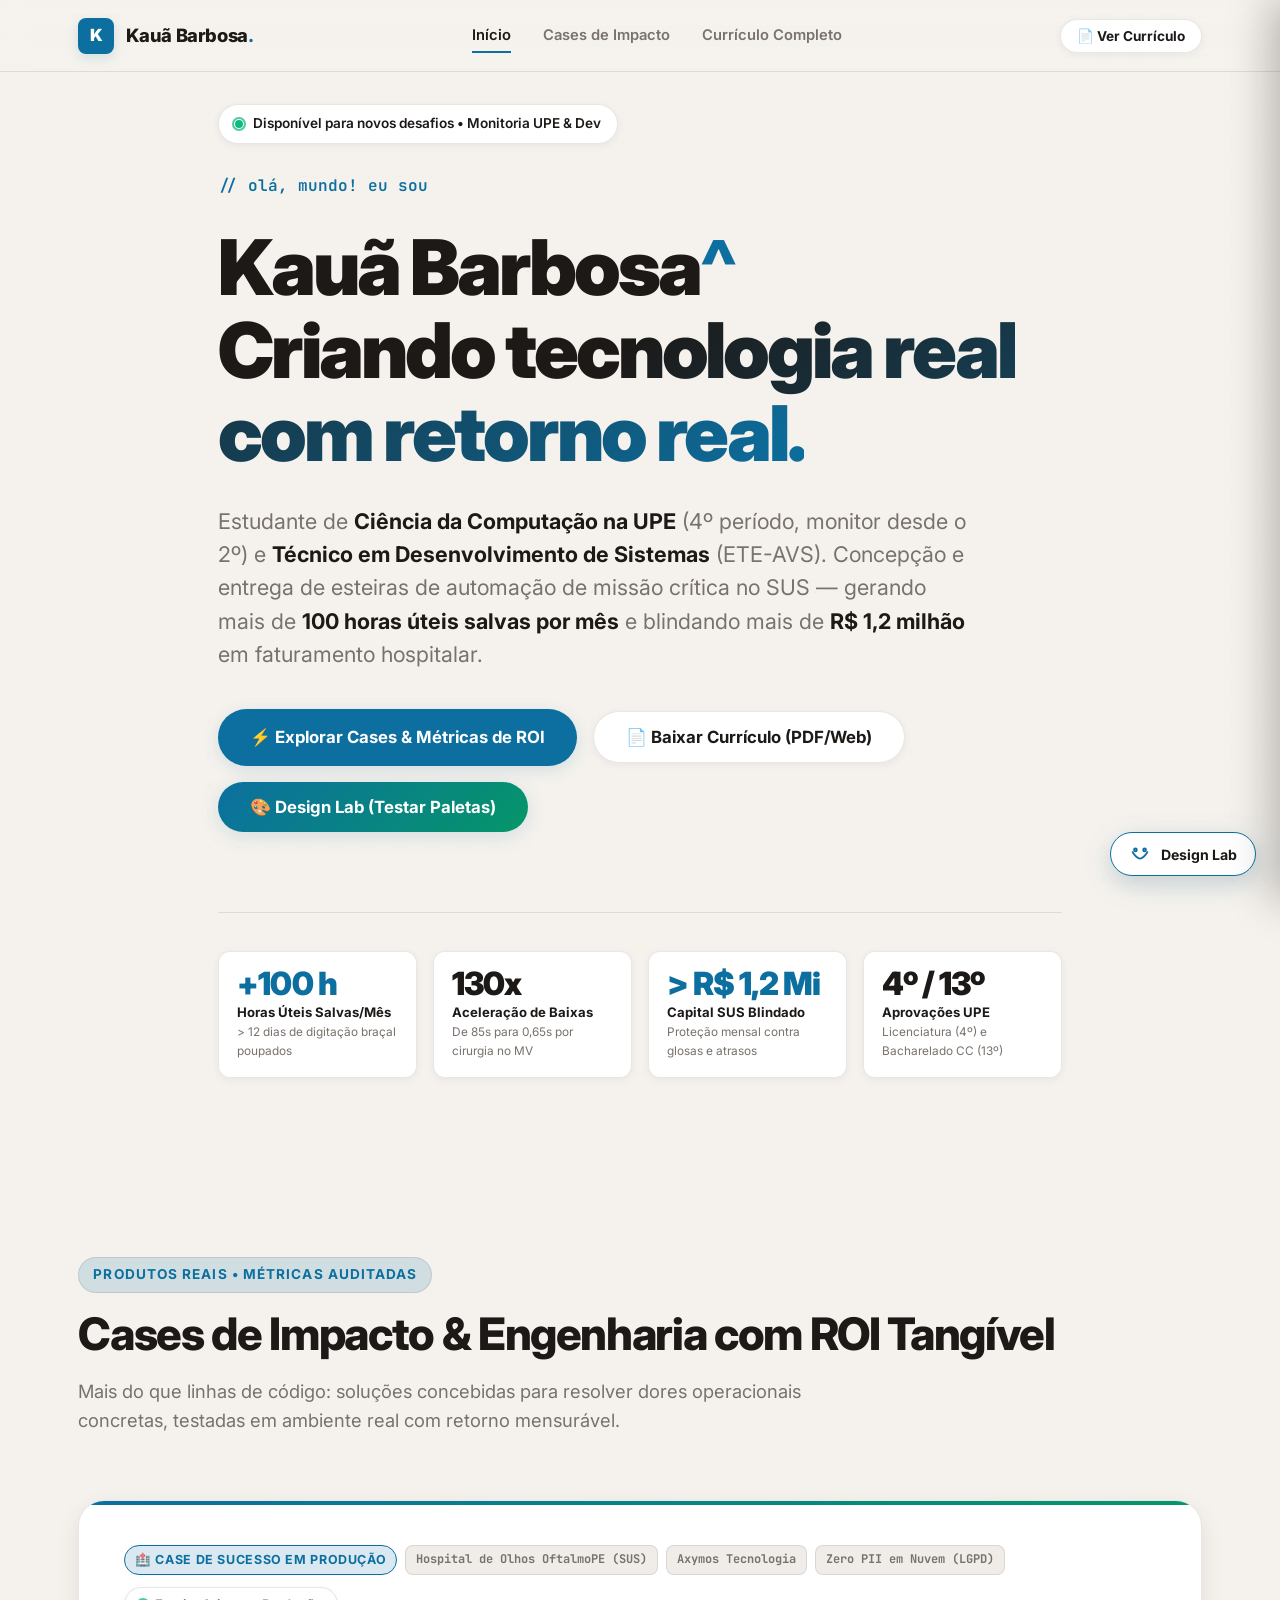
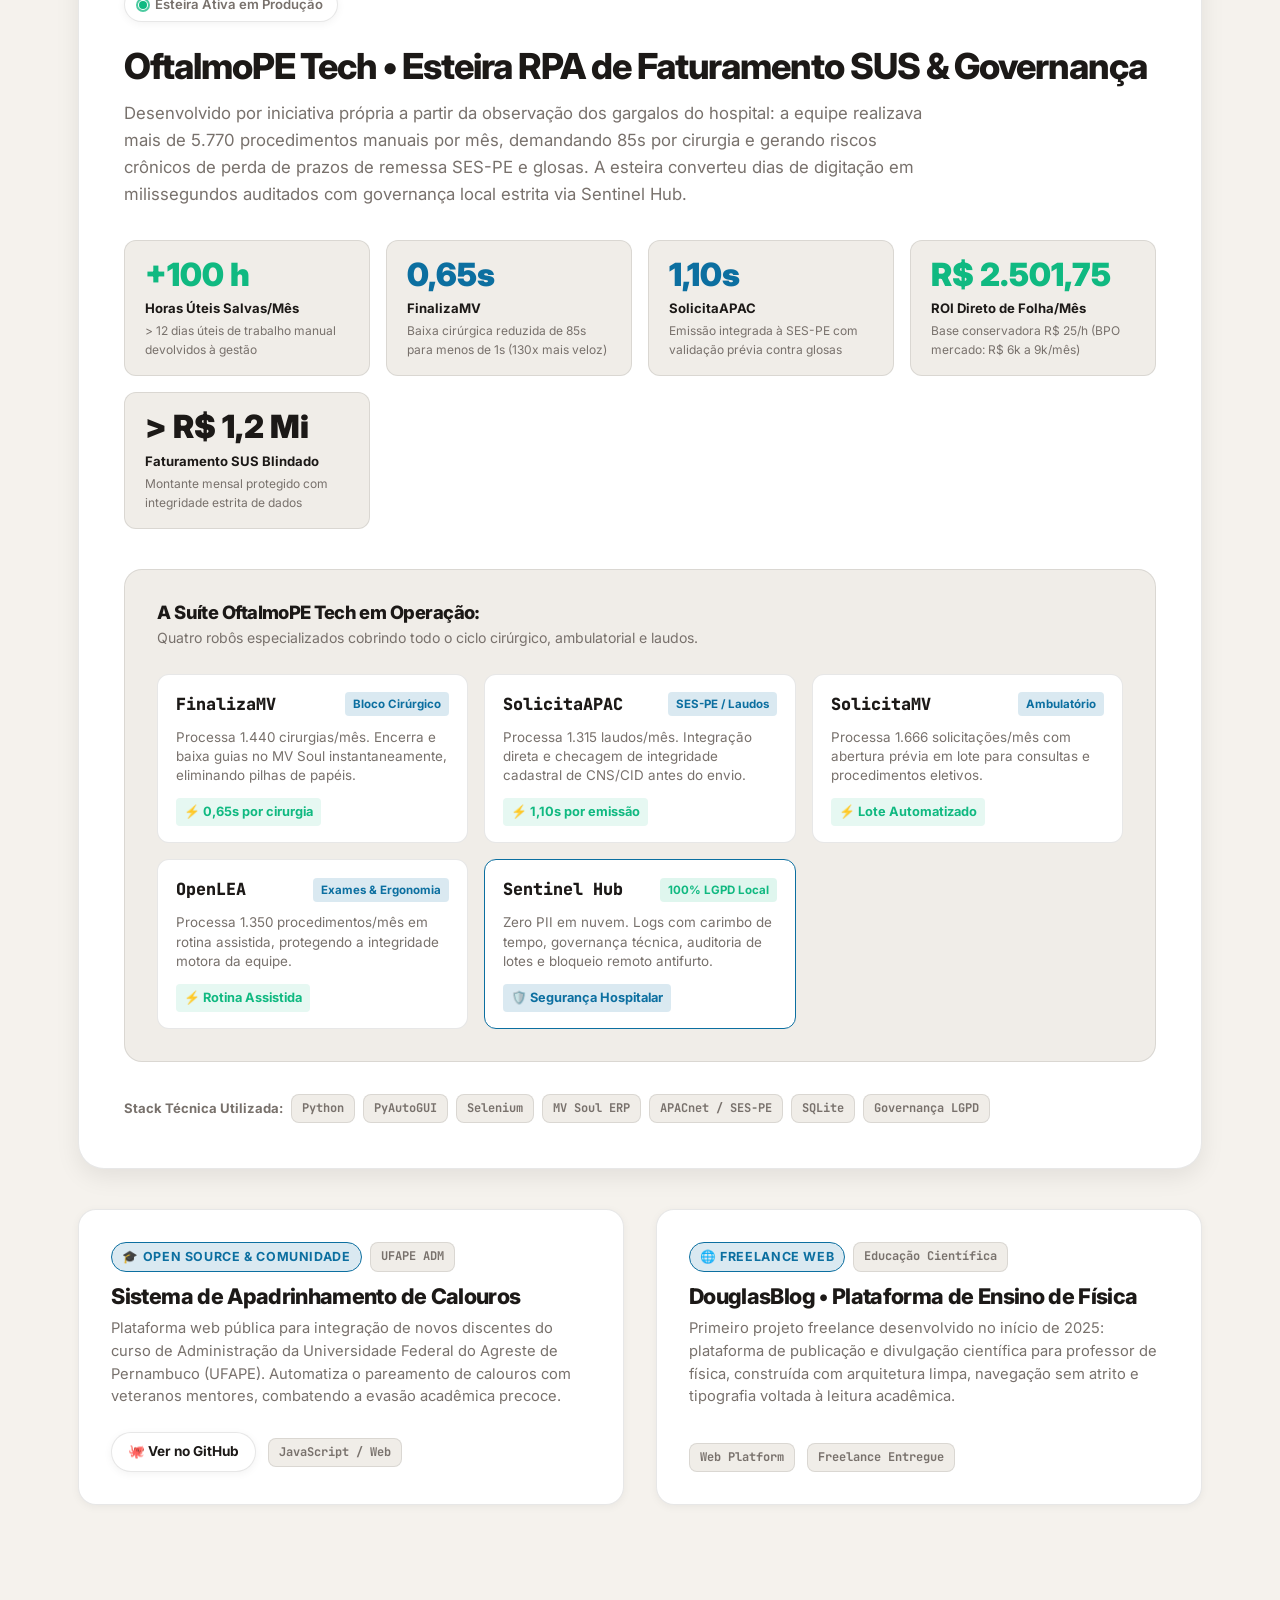
==== index.html @ 26851884 "feat: entrega inicial Milestone 1 - Hero, Cases de Sucesso (OftalmoPE Tech & UFAPE), Design Lab inte" ====
<!DOCTYPE html>
<html lang="pt-BR" data-theme="light" data-palette="editorial">
<head>
  <meta charset="UTF-8">
  <meta name="viewport" content="width=device-width, initial-scale=1.0">
  <title>Kauã Barbosa • Engenheiro de Software & Automação Hospitalar</title>
  <meta name="description" content="Portfólio & Currículo de Kauã Vinicius dos Santos Barbosa: Bacharelado em Ciência da Computação (UPE), criador da esteira OftalmoPE Tech e desenvolvedor de software de alto impacto.">
  
  <!-- Fontes do Google -->
  <link rel="preconnect" href="https://fonts.googleapis.com">
  <link rel="preconnect" href="https://fonts.gstatic.com" crossorigin>
  <link href="https://fonts.googleapis.com/css2?family=Inter:wght@300;400;500;600;700;800;900&family=JetBrains+Mono:wght@400;600;700&display=swap" rel="stylesheet">
  
  <!-- Arquitetura Modular de Estilos CSS -->
  <link rel="stylesheet" href="css/variables.css">
  <link rel="stylesheet" href="css/base.css">
  <link rel="stylesheet" href="css/components.css">
  <link rel="stylesheet" href="css/lab-theme-panel.css">
  <link rel="stylesheet" href="css/sections/hero.css">
  <link rel="stylesheet" href="css/sections/cases.css">
</head>
<body>

  <!-- NAVBAR SUPERIOR FLUTUANTE -->
  <header class="site-header">
    <div class="container nav-wrapper">
      <a href="#" class="nav-brand" id="cheshireEasterEgg" title="Alter ego Cheshire: clique para uma surpresa">
        <div class="brand-symbol">K</div>
        <span>Kauã Barbosa<span style="color: var(--accent-color);">.</span></span>
      </a>

      <nav class="nav-links" id="navLinks">
        <a href="#hero" class="nav-link active">Início</a>
        <a href="#cases" class="nav-link">Cases de Impacto</a>
        <a href="/cv.html" class="nav-link" target="_blank">Currículo Completo</a>
      </nav>

      <div class="nav-actions">
        <button class="btn btn-secondary btn-sm" data-action="open-resume">
          📄 Ver Currículo
        </button>
        <button class="mobile-nav-toggle" id="mobileNavToggle" aria-label="Abrir Menu">
          <span></span>
          <span></span>
          <span></span>
        </button>
      </div>
    </div>
  </header>

  <main>

    <!-- ====================================================================
         SEÇÃO 1: HERO SECTION
         Apresentação, alter ego Cheshire, formação, monitoria e Big Numbers
         ==================================================================== -->
    <section class="hero-section" id="hero">
      <div class="container hero-content">
        
        <div class="hero-meta-badge">
          <span class="status-dot"></span>
          <span>Disponível para novos desafios • Monitoria UPE & Dev</span>
        </div>

        <div class="hero-greeting">
          <span>// olá, mundo! eu sou</span>
        </div>

        <h1 class="hero-title">
          Kauã Barbosa<span class="cheshire-accent" title="O alter ego perspicaz do Cheshire Cat">^</span>
          <br>
          <span class="highlight-gradient">Criando tecnologia real com retorno real.</span>
        </h1>

        <p class="hero-subtitle">
          Estudante de <strong>Ciência da Computação na UPE</strong> (4º período, monitor desde o 2º) e <strong>Técnico em Desenvolvimento de Sistemas</strong> (ETE-AVS). Concepção e entrega de esteiras de automação de missão crítica no SUS — gerando mais de <strong>100 horas úteis salvas por mês</strong> e blindando mais de <strong>R$ 1,2 milhão</strong> em faturamento hospitalar.
        </p>

        <div class="hero-cta-group">
          <a href="#cases" class="btn btn-primary btn-lg">
            ⚡ Explorar Cases & Métricas de ROI
          </a>
          <button class="btn btn-secondary btn-lg" data-action="open-resume">
            📄 Baixar Currículo (PDF/Web)
          </button>
          <button class="btn btn-cheshire btn-lg" id="labTriggerHero">
            🎨 Design Lab (Testar Paletas)
          </button>
        </div>

        <!-- Big Numbers Grid do Hero -->
        <div class="hero-stats-grid">
          <div class="hero-stat-card">
            <div class="stat-value accent">+100 h</div>
            <div class="stat-label">Horas Úteis Salvas/Mês</div>
            <div class="stat-subtext">> 12 dias de digitação braçal poupados</div>
          </div>

          <div class="hero-stat-card">
            <div class="stat-value">130x</div>
            <div class="stat-label">Aceleração de Baixas</div>
            <div class="stat-subtext">De 85s para 0,65s por cirurgia no MV</div>
          </div>

          <div class="hero-stat-card">
            <div class="stat-value accent">> R$ 1,2 Mi</div>
            <div class="stat-label">Capital SUS Blindado</div>
            <div class="stat-subtext">Proteção mensal contra glosas e atrasos</div>
          </div>

          <div class="hero-stat-card">
            <div class="stat-value">4º / 13º</div>
            <div class="stat-label">Aprovações UPE</div>
            <div class="stat-subtext">Licenciatura (4º) e Bacharelado CC (13º)</div>
          </div>
        </div>

      </div>
    </section>

    <!-- ====================================================================
         SEÇÃO 2: CASES DE IMPACTO REAL
         OftalmoPE Tech (Robôs, Métricas, ROI) & Apadrinhamento UFAPE & DouglasBlog
         ==================================================================== -->
    <section class="section-spacing cases-section" id="cases">
      <div class="container">
        
        <header class="section-header">
          <div class="section-tag">Produtos Reais • Métricas Auditadas</div>
          <h2 class="section-title">Cases de Impacto & Engenharia com ROI Tangível</h2>
          <p class="section-desc">
            Mais do que linhas de código: soluções concebidas para resolver dores operacionais concretas, testadas em ambiente real com retorno mensurável.
          </p>
        </header>

        <!-- CASE PRINCIPAL: OFTALMOPE TECH & AXYMOS -->
        <article class="case-featured-card">
          
          <div class="case-top-meta">
            <div class="case-badge-group">
              <span class="case-badge-highlight">🏥 Case de Sucesso em Produção</span>
              <span class="tag-pill">Hospital de Olhos OftalmoPE (SUS)</span>
              <span class="tag-pill">Axymos Tecnologia</span>
              <span class="tag-pill">Zero PII em Nuvem (LGPD)</span>
            </div>
            <span class="status-pill"><span class="status-dot"></span> Esteira Ativa em Produção</span>
          </div>

          <h3 class="case-title">OftalmoPE Tech • Esteira RPA de Faturamento SUS & Governança</h3>
          
          <p class="case-summary">
            Desenvolvido por iniciativa própria a partir da observação dos gargalos do hospital: a equipe realizava mais de 5.770 procedimentos manuais por mês, demandando 85s por cirurgia e gerando riscos crônicos de perda de prazos de remessa SES-PE e glosas. A esteira converteu dias de digitação em milissegundos auditados com governança local estrita via Sentinel Hub.
          </p>

          <!-- Grid de Métricas de ROI Auditadas -->
          <div class="case-roi-grid">
            <div class="case-roi-box">
              <div class="roi-num gain">+100 h</div>
              <div class="roi-lbl">Horas Úteis Salvas/Mês</div>
              <div class="roi-sub">> 12 dias úteis de trabalho manual devolvidos à gestão</div>
            </div>

            <div class="case-roi-box">
              <div class="roi-num accent">0,65s</div>
              <div class="roi-lbl">FinalizaMV</div>
              <div class="roi-sub">Baixa cirúrgica reduzida de 85s para menos de 1s (130x mais veloz)</div>
            </div>

            <div class="case-roi-box">
              <div class="roi-num accent">1,10s</div>
              <div class="roi-lbl">SolicitaAPAC</div>
              <div class="roi-sub">Emissão integrada à SES-PE com validação prévia contra glosas</div>
            </div>

            <div class="case-roi-box">
              <div class="roi-num gain">R$ 2.501,75</div>
              <div class="roi-lbl">ROI Direto de Folha/Mês</div>
              <div class="roi-sub">Base conservadora R$ 25/h (BPO mercado: R$ 6k a 9k/mês)</div>
            </div>

            <div class="case-roi-box">
              <div class="roi-num">> R$ 1,2 Mi</div>
              <div class="roi-lbl">Faturamento SUS Blindado</div>
              <div class="roi-sub">Montante mensal protegido com integridade estrita de dados</div>
            </div>
          </div>

          <!-- A Suíte de 4 Robôs + Sentinel Hub -->
          <div class="robots-showcase">
            <div class="robots-header">
              <h4>A Suíte OftalmoPE Tech em Operação:</h4>
              <p style="font-size: 0.88rem; color: var(--text-muted);">Quatro robôs especializados cobrindo todo o ciclo cirúrgico, ambulatorial e laudos.</p>
            </div>

            <div class="robots-grid">
              <div class="robot-card">
                <div>
                  <div class="robot-card-top">
                    <span class="robot-name">FinalizaMV</span>
                    <span class="robot-badge">Bloco Cirúrgico</span>
                  </div>
                  <p class="robot-desc">Processa 1.440 cirurgias/mês. Encerra e baixa guias no MV Soul instantaneamente, eliminando pilhas de papéis.</p>
                </div>
                <div class="robot-speed">⚡ 0,65s por cirurgia</div>
              </div>

              <div class="robot-card">
                <div>
                  <div class="robot-card-top">
                    <span class="robot-name">SolicitaAPAC</span>
                    <span class="robot-badge">SES-PE / Laudos</span>
                  </div>
                  <p class="robot-desc">Processa 1.315 laudos/mês. Integração direta e checagem de integridade cadastral de CNS/CID antes do envio.</p>
                </div>
                <div class="robot-speed">⚡ 1,10s por emissão</div>
              </div>

              <div class="robot-card">
                <div>
                  <div class="robot-card-top">
                    <span class="robot-name">SolicitaMV</span>
                    <span class="robot-badge">Ambulatório</span>
                  </div>
                  <p class="robot-desc">Processa 1.666 solicitações/mês com abertura prévia em lote para consultas e procedimentos eletivos.</p>
                </div>
                <div class="robot-speed">⚡ Lote Automatizado</div>
              </div>

              <div class="robot-card">
                <div>
                  <div class="robot-card-top">
                    <span class="robot-name">OpenLEA</span>
                    <span class="robot-badge">Exames & Ergonomia</span>
                  </div>
                  <p class="robot-desc">Processa 1.350 procedimentos/mês em rotina assistida, protegendo a integridade motora da equipe.</p>
                </div>
                <div class="robot-speed">⚡ Rotina Assistida</div>
              </div>

              <div class="robot-card" style="border-color: var(--accent-color);">
                <div>
                  <div class="robot-card-top">
                    <span class="robot-name">Sentinel Hub</span>
                    <span class="robot-badge" style="background: #10b98122; color: #10b981;">100% LGPD Local</span>
                  </div>
                  <p class="robot-desc">Zero PII em nuvem. Logs com carimbo de tempo, governança técnica, auditoria de lotes e bloqueio remoto antifurto.</p>
                </div>
                <div class="robot-speed" style="color: var(--accent-color); background: var(--accent-glow);">🛡️ Segurança Hospitalar</div>
              </div>
            </div>
          </div>

          <div style="display: flex; flex-wrap: wrap; gap: 8px; align-items: center;">
            <span style="font-size: 0.82rem; font-weight: 700; color: var(--text-muted);">Stack Técnica Utilizada:</span>
            <span class="tag-pill">Python</span>
            <span class="tag-pill">PyAutoGUI</span>
            <span class="tag-pill">Selenium</span>
            <span class="tag-pill">MV Soul ERP</span>
            <span class="tag-pill">APACnet / SES-PE</span>
            <span class="tag-pill">SQLite</span>
            <span class="tag-pill">Governança LGPD</span>
          </div>

        </article>

        <!-- GRID DOS OUTROS CASES: UFAPE APADRINHAMENTO & DOUGLASBLOG -->
        <div class="secondary-cases-grid">
          
          <!-- Case UFAPE -->
          <article class="case-secondary-card">
            <div>
              <div class="case-badge-group" style="margin-bottom: 12px;">
                <span class="case-badge-highlight">🎓 Open Source & Comunidade</span>
                <span class="tag-pill">UFAPE ADM</span>
              </div>
              <h3 style="font-size: 1.35rem; font-weight: 800; margin-bottom: 8px;">Sistema de Apadrinhamento de Calouros</h3>
              <p style="font-size: 0.92rem; color: var(--text-muted); line-height: 1.55;">
                Plataforma web pública para integração de novos discentes do curso de Administração da Universidade Federal do Agreste de Pernambuco (UFAPE). Automatiza o pareamento de calouros com veteranos mentores, combatendo a evasão acadêmica precoce.
              </p>
            </div>
            
            <div class="case-links-group">
              <a href="https://github.com/KauaVDSB/sistema-apadrinhamento-ufape-adm" target="_blank" rel="noopener noreferrer" class="btn btn-secondary btn-sm">
                🐙 Ver no GitHub
              </a>
              <span class="tag-pill">JavaScript / Web</span>
            </div>
          </article>

          <!-- Case DouglasBlog -->
          <article class="case-secondary-card">
            <div>
              <div class="case-badge-group" style="margin-bottom: 12px;">
                <span class="case-badge-highlight">🌐 Freelance Web</span>
                <span class="tag-pill">Educação Científica</span>
              </div>
              <h3 style="font-size: 1.35rem; font-weight: 800; margin-bottom: 8px;">DouglasBlog • Plataforma de Ensino de Física</h3>
              <p style="font-size: 0.92rem; color: var(--text-muted); line-height: 1.55;">
                Primeiro projeto freelance desenvolvido no início de 2025: plataforma de publicação e divulgação científica para professor de física, construída com arquitetura limpa, navegação sem atrito e tipografia voltada à leitura acadêmica.
              </p>
            </div>

            <div class="case-links-group">
              <span class="tag-pill">Web Platform</span>
              <span class="tag-pill">Freelance Entregue</span>
            </div>
          </article>

        </div>

      </div>
    </section>

  </main>

  <!-- ====================================================================
       PAINEL FLUTUANTE: DESIGN & PERSONALITY LAB (EM TEMPO REAL)
       Permite ao usuário alternar temas, 4 paletas curadas ou cores manuais
       ==================================================================== -->
  <button class="lab-floating-trigger" id="labTrigger" title="Atalho: Tecla D ou L">
    <svg class="cheshire-smile-icon" viewBox="0 0 24 24">
      <path d="M4 10c2 4 6 7 8 7s6-3 8-7"/>
      <path d="M7 9a1.5 1.5 0 1 1 0-3 1.5 1.5 0 0 1 0 3zm10 0a1.5 1.5 0 1 1 0-3 1.5 1.5 0 0 1 0 3z"/>
    </svg>
    <span>Design Lab</span>
  </button>

  <div class="lab-drawer-overlay" id="labOverlay"></div>

  <aside class="lab-drawer" id="labDrawer">
    <header class="lab-header">
      <div class="lab-title-group">
        <svg class="cheshire-smile-icon" viewBox="0 0 24 24">
          <path d="M4 10c2 4 6 7 8 7s6-3 8-7"/>
          <path d="M7 9a1.5 1.5 0 1 1 0-3 1.5 1.5 0 0 1 0 3zm10 0a1.5 1.5 0 1 1 0-3 1.5 1.5 0 0 1 0 3z"/>
        </svg>
        <div>
          <h3 class="lab-title">Design & Personality Lab</h3>
          <div class="lab-subtitle">Altere paletas e visual em tempo real</div>
        </div>
      </div>
      <button class="lab-close-btn" id="labCloseBtn" title="Fechar (ESC)">✕</button>
    </header>

    <div class="lab-body">
      
      <!-- 1. Modo de Tema -->
      <div>
        <div class="lab-section-title">Modo de Exibição</div>
        <div class="lab-mode-grid">
          <button class="lab-mode-btn" data-lab-mode="light">
            <svg viewBox="0 0 24 24" fill="none" stroke="currentColor" stroke-width="2"><circle cx="12" cy="12" r="5"/><line x1="12" y1="1" x2="12" y2="3"/><line x1="12" y1="21" x2="12" y2="23"/><line x1="4.22" y1="4.22" x2="5.64" y2="5.64"/><line x1="18.36" y1="18.36" x2="19.78" y2="19.78"/><line x1="1" y1="12" x2="3" y2="12"/><line x1="21" y1="12" x2="23" y2="12"/><line x1="4.22" y1="19.78" x2="5.64" y2="18.36"/><line x1="18.36" y1="5.64" x2="19.78" y2="4.22"/></svg>
            Claro
          </button>
          <button class="lab-mode-btn" data-lab-mode="dark">
            <svg viewBox="0 0 24 24" fill="none" stroke="currentColor" stroke-width="2"><path d="M21 12.79A9 9 0 1 1 11.21 3 7 7 0 0 0 21 12.79z"/></svg>
            Escuro
          </button>
          <button class="lab-mode-btn active" data-lab-mode="system">
            <svg viewBox="0 0 24 24" fill="none" stroke="currentColor" stroke-width="2"><rect x="2" y="3" width="20" height="14" rx="2" ry="2"/><line x1="8" y1="21" x2="16" y2="21"/><line x1="12" y1="17" x2="12" y2="21"/></svg>
            Sistema
          </button>
        </div>
      </div>

      <!-- 2. Paletas Curadas -->
      <div>
        <div class="lab-section-title">Paletas de Cores Disponíveis</div>
        <div class="lab-palette-list">
          
          <!-- Paleta 1: Editorial #F0EDE8 -->
          <div class="lab-palette-card active" data-lab-palette="editorial">
            <div class="palette-info">
              <h4>Editorial Elegante (#F0EDE8)</h4>
              <span>Sóbrio, preto ônix e azul oceânico</span>
            </div>
            <div class="palette-swatches">
              <span class="swatch" style="background: #f0ede8;"></span>
              <span class="swatch" style="background: #1c1917;"></span>
              <span class="swatch" style="background: #0c6fa0;"></span>
            </div>
          </div>

          <!-- Paleta 2: Cheshire Wonderland -->
          <div class="lab-palette-card" data-lab-palette="cheshire">
            <div class="palette-info">
              <h4>Cheshire Wonderland (Alter Ego)</h4>
              <span>Roxo místico e Laranja vibrante</span>
            </div>
            <div class="palette-swatches">
              <span class="swatch" style="background: #faf7fd;"></span>
              <span class="swatch" style="background: #7c3aed;"></span>
              <span class="swatch" style="background: #f97316;"></span>
            </div>
          </div>

          <!-- Paleta 3: Healthtech & SUS -->
          <div class="lab-palette-card" data-lab-palette="healthtech">
            <div class="palette-info">
              <h4>Healthtech & SUS (OftalmoPE)</h4>
              <span>Azul cobalto e Verde esmeralda</span>
            </div>
            <div class="palette-swatches">
              <span class="swatch" style="background: #f4f9fc;"></span>
              <span class="swatch" style="background: #0284c7;"></span>
              <span class="swatch" style="background: #059669;"></span>
            </div>
          </div>

          <!-- Paleta 4: Tons Terrosos & Pastéis -->
          <div class="lab-palette-card" data-lab-palette="earthy">
            <div class="palette-info">
              <h4>Tons Terrosos & Pastéis</h4>
              <span>Terracota acolhedor, areia e sálvia</span>
            </div>
            <div class="palette-swatches">
              <span class="swatch" style="background: #f2ede4;"></span>
              <span class="swatch" style="background: #b45309;"></span>
              <span class="swatch" style="background: #476655;"></span>
            </div>
          </div>

        </div>
      </div>

      <!-- 3. Seletor Livre em Tempo Real -->
      <div>
        <div class="lab-section-title">Color Pickers Livres (Tempo Real)</div>
        
        <div class="lab-picker-row">
          <label for="labBgColor">Cor de Fundo:</label>
          <div class="lab-color-input-wrapper">
            <span class="lab-color-val" id="labBgColorVal">#F5F2ED</span>
            <input type="color" id="labBgColor" value="#f5f2ed">
          </div>
        </div>

        <div class="lab-picker-row">
          <label for="labAccentColor">Cor de Destaque:</label>
          <div class="lab-color-input-wrapper">
            <span class="lab-color-val" id="labAccentColorVal">#0C6FA0</span>
            <input type="color" id="labAccentColor" value="#0c6fa0">
          </div>
        </div>
      </div>

      <!-- 4. Modo Cheshire Interativo -->
      <div>
        <div class="lab-section-title">Alter Ego & Easter Eggs</div>
        <div class="lab-toggle-row">
          <div class="toggle-label-group">
            <strong>Modo Cheshire Ativo</strong>
            <span>Frases inusitadas e micro-animações</span>
          </div>
          <label class="switch">
            <input type="checkbox" id="labCheshireToggle">
            <span class="slider"></span>
          </label>
        </div>
      </div>

    </div>

    <footer class="lab-footer">
      <button class="lab-reset-btn" id="labResetBtn">Restaurar Padrões</button>
    </footer>
  </aside>

  <!-- ====================================================================
       MODAL DE VISUALIZAÇÃO DO CURRÍCULO
       Visualização rápida e botão direto para download/impressão em PDF
       ==================================================================== -->
  <div class="modal-overlay" id="resumeModal">
    <div class="modal-content">
      <header class="modal-header">
        <div>
          <h3 style="font-size: 1.15rem; font-weight: 800;">Currículo • Kauã Barbosa</h3>
          <span style="font-size: 0.78rem; color: var(--text-muted);">Ciência da Computação (UPE) & Automação Hospitalar</span>
        </div>
        <div style="display: flex; gap: 8px;">
          <a href="/cv.html" target="_blank" class="btn btn-primary btn-sm">
            🖨️ Abrir Versão Imprimível / PDF
          </a>
          <button class="modal-close-btn" id="closeResumeModal">✕</button>
        </div>
      </header>

      <div class="modal-body">
        <div style="border-bottom: 1px solid var(--border-color); padding-bottom: 14px; margin-bottom: 16px;">
          <h2 style="font-size: 1.3rem; margin-bottom: 4px;">Kauã Vinicius dos Santos Barbosa</h2>
          <p style="font-size: 0.88rem; color: var(--accent-color); font-weight: 700;">Desenvolvedor de Software • RPA Hospitalar (SUS) • Ciência da Computação</p>
          <p style="font-size: 0.82rem; color: var(--text-muted); margin-top: 4px;">19 anos • Garanhuns - PE • kauavdsb.jobs@gmail.com • github.com/KauaVDSB</p>
        </div>

        <div style="margin-bottom: 16px;">
          <h4 style="font-size: 0.95rem; font-weight: 800; color: var(--text-main); margin-bottom: 6px; text-transform: uppercase;">Big Numbers de Produção (OftalmoPE Tech)</h4>
          <ul style="font-size: 0.86rem; color: var(--text-muted); line-height: 1.6; list-style: disc; padding-left: 20px;">
            <li><strong>+100 horas úteis salvas/mês</strong> em digitação braçal de faturamento SUS.</li>
            <li><strong>FinalizaMV:</strong> Baixa cirúrgica no MV Soul reduzida de 85s para 0,65s (130x mais rápida) em 1.440 cirurgias/mês.</li>
            <li><strong>SolicitaAPAC:</strong> Emissão de APACs reduzida de 80s para 1,10s (72x mais veloz) com validação contra glosas.</li>
            <li><strong>ROI direto de folha:</strong> > R$ 2.501,75/mês gerados internamente.</li>
            <li><strong>Capital SUS blindado:</strong> Mais de R$ 1,2 milhão/mês faturados com conformidade estrita e 100% LGPD local (Zero PII em nuvem).</li>
          </ul>
        </div>

        <div style="margin-bottom: 16px;">
          <h4 style="font-size: 0.95rem; font-weight: 800; color: var(--text-main); margin-bottom: 6px; text-transform: uppercase;">Formação & Conquistas</h4>
          <ul style="font-size: 0.86rem; color: var(--text-muted); line-height: 1.6; list-style: disc; padding-left: 20px;">
            <li><strong>Bacharelado em Ciência da Computação:</strong> UPE (4º período atual, aprovado em 13º lugar Ampla Concorrência).</li>
            <li><strong>Monitor de Ciência da Computação na UPE:</strong> Aprovado já no 2º período, monitor ativo até o presente.</li>
            <li><strong>Licenciatura em Computação (UPE):</strong> Aprovado em 4º lugar (Ampla Concorrência).</li>
            <li><strong>Técnico em Desenvolvimento de Sistemas:</strong> ETE Ariano Vilar Suassuna (concluído em 2024).</li>
            <li><strong>Projetos FACEPE:</strong> 2 simultâneos (bolsista e voluntário - Arduino, telemetria de sensores e impressão 3D).</li>
          </ul>
        </div>

        <div style="text-align: center; margin-top: 20px;">
          <a href="/cv.html" target="_blank" class="btn btn-primary">
            📄 Abrir Currículo Completo Formatado para A4 / Impressão
          </a>
        </div>
      </div>
    </div>
  </div>

  <!-- Script Modular (ES Modules nativo) -->
  <script type="module" src="js/main.js"></script>
  
  <script>
    // Evento rápido para botão Hero abrir o Design Lab
    document.getElementById('labTriggerHero')?.addEventListener('click', () => {
      document.getElementById('labTrigger')?.click();
    });
  </script>
</body>
</html>
---- css/variables.css ----
/* ==========================================================================
   DESIGN TOKENS & CSS VARIABLES
   Suporte a Temas (Light / Dark / System) e Paletas de Cores Personalizáveis
   ========================================================================== */

:root {
  /* Tipografia */
  --font-sans: 'Inter', -apple-system, BlinkMacSystemFont, 'Segoe UI', Roboto, sans-serif;
  --font-display: 'Inter', -apple-system, BlinkMacSystemFont, sans-serif;
  --font-mono: 'JetBrains Mono', 'Fira Code', Consolas, monospace;

  /* Transições e Curvas */
  --ease-out: cubic-bezier(0.16, 1, 0.3, 1);
  --ease-in-out: cubic-bezier(0.65, 0, 0.35, 1);
  --ease-elastic: cubic-bezier(0.34, 1.56, 0.64, 1);
  --transition-fast: 0.18s var(--ease-out);
  --transition-base: 0.28s var(--ease-out);
  --transition-slow: 0.45s var(--ease-out);

  /* Dimensões e Layout */
  --container-max: 1200px;
  --container-narrow: 860px;
  --header-height: 72px;
  --radius-xs: 4px;
  --radius-sm: 8px;
  --radius-md: 12px;
  --radius-lg: 18px;
  --radius-xl: 26px;
  --radius-full: 9999px;

  /* PALETA 1: EDITORIAL ELEGANTE (DEFAULT) - Sóbria, refinada e moderna */
  --pal-editorial-bg-light: #f5f2ed;
  --pal-editorial-surface-light: #ffffff;
  --pal-editorial-border-light: rgba(28, 25, 23, 0.1);
  --pal-editorial-text-light: #1c1917;
  --pal-editorial-muted-light: #78716c;
  --pal-editorial-accent-light: #0c6fa0;
  --pal-editorial-accent-glow-light: rgba(12, 111, 160, 0.15);

  --pal-editorial-bg-dark: #0e1117;
  --pal-editorial-surface-dark: #161b22;
  --pal-editorial-border-dark: rgba(255, 255, 255, 0.08);
  --pal-editorial-text-dark: #f0f6fc;
  --pal-editorial-muted-dark: #8b949e;
  --pal-editorial-accent-dark: #38bdf8;
  --pal-editorial-accent-glow-dark: rgba(56, 189, 248, 0.18);

  /* PALETA 2: CHESHIRE WONDERLAND - Alter ego inusitado (Roxo místico & Laranja vibrante) */
  --pal-cheshire-bg-light: #faf7fd;
  --pal-cheshire-surface-light: #ffffff;
  --pal-cheshire-border-light: rgba(139, 92, 246, 0.18);
  --pal-cheshire-text-light: #201335;
  --pal-cheshire-muted-light: #7c6f8a;
  --pal-cheshire-accent-light: #7c3aed;
  --pal-cheshire-accent-sec-light: #ea580c;
  --pal-cheshire-accent-glow-light: rgba(124, 58, 237, 0.18);

  --pal-cheshire-bg-dark: #0d0914;
  --pal-cheshire-surface-dark: #171124;
  --pal-cheshire-border-dark: rgba(167, 139, 250, 0.14);
  --pal-cheshire-text-dark: #f5f3ff;
  --pal-cheshire-muted-dark: #a78bfa;
  --pal-cheshire-accent-dark: #a855f7;
  --pal-cheshire-accent-sec-dark: #f97316;
  --pal-cheshire-accent-glow-dark: rgba(168, 85, 247, 0.25);

  /* PALETA 3: HEALTHTECH & SUS - OftalmoPE, robustez e precisão médica (Azul & Esmeralda) */
  --pal-health-bg-light: #f4f9fc;
  --pal-health-surface-light: #ffffff;
  --pal-health-border-light: rgba(12, 111, 160, 0.14);
  --pal-health-text-light: #092c3e;
  --pal-health-muted-light: #486581;
  --pal-health-accent-light: #0284c7;
  --pal-health-accent-sec-light: #059669;
  --pal-health-accent-glow-light: rgba(2, 132, 199, 0.15);

  --pal-health-bg-dark: #040d14;
  --pal-health-surface-dark: #0a1926;
  --pal-health-border-dark: rgba(56, 189, 248, 0.12);
  --pal-health-text-dark: #f0fdf4;
  --pal-health-muted-dark: #7dd3fc;
  --pal-health-accent-dark: #38bdf8;
  --pal-health-accent-sec-dark: #10b981;
  --pal-health-accent-glow-dark: rgba(56, 189, 248, 0.22);

  /* PALETA 4: TONS TERROSOS & PASTÉIS - Orgânica, acolhedora e atemporal */
  --pal-earthy-bg-light: #f2ede4;
  --pal-earthy-surface-light: #fbf9f5;
  --pal-earthy-border-light: rgba(120, 85, 60, 0.14);
  --pal-earthy-text-light: #2c221e;
  --pal-earthy-muted-light: #7c6a5e;
  --pal-earthy-accent-light: #b45309;
  --pal-earthy-accent-sec-light: #476655;
  --pal-earthy-accent-glow-light: rgba(180, 83, 9, 0.14);

  --pal-earthy-bg-dark: #16120e;
  --pal-earthy-surface-dark: #221c17;
  --pal-earthy-border-dark: rgba(217, 119, 6, 0.15);
  --pal-earthy-text-dark: #fbf7ee;
  --pal-earthy-muted-dark: #b89d89;
  --pal-earthy-accent-dark: #f59e0b;
  --pal-earthy-accent-sec-dark: #6ee7b7;
  --pal-earthy-accent-glow-dark: rgba(245, 158, 11, 0.2);

  /* ESTADO ATIVO PADRÃO: Editorial Claro */
  --bg-color: var(--pal-editorial-bg-light);
  --surface-color: var(--pal-editorial-surface-light);
  --surface-alt: #f0ede8;
  --border-color: var(--pal-editorial-border-light);
  --text-main: var(--pal-editorial-text-light);
  --text-muted: var(--pal-editorial-muted-light);
  --accent-color: var(--pal-editorial-accent-light);
  --accent-secondary: #059669;
  --accent-glow: var(--pal-editorial-accent-glow-light);

  --shadow-sm: 0 2px 8px rgba(0, 0, 0, 0.05);
  --shadow-md: 0 8px 24px rgba(0, 0, 0, 0.08);
  --shadow-lg: 0 16px 40px rgba(0, 0, 0, 0.12);
}

/* TEMA ESCURO (Dark Mode) */
[data-theme="dark"] {
  --bg-color: var(--pal-editorial-bg-dark);
  --surface-color: var(--pal-editorial-surface-dark);
  --surface-alt: #1a222d;
  --border-color: var(--pal-editorial-border-dark);
  --text-main: var(--pal-editorial-text-dark);
  --text-muted: var(--pal-editorial-muted-dark);
  --accent-color: var(--pal-editorial-accent-dark);
  --accent-secondary: #10b981;
  --accent-glow: var(--pal-editorial-accent-glow-dark);

  --shadow-sm: 0 2px 10px rgba(0, 0, 0, 0.35);
  --shadow-md: 0 8px 28px rgba(0, 0, 0, 0.45);
  --shadow-lg: 0 20px 50px rgba(0, 0, 0, 0.6);
}

/* PALETA CHESHIRE (Claro & Escuro) */
[data-palette="cheshire"] {
  --bg-color: var(--pal-cheshire-bg-light);
  --surface-color: var(--pal-cheshire-surface-light);
  --surface-alt: #f3edf8;
  --border-color: var(--pal-cheshire-border-light);
  --text-main: var(--pal-cheshire-text-light);
  --text-muted: var(--pal-cheshire-muted-light);
  --accent-color: var(--pal-cheshire-accent-light);
  --accent-secondary: var(--pal-cheshire-accent-sec-light);
  --accent-glow: var(--pal-cheshire-accent-glow-light);
}

[data-palette="cheshire"][data-theme="dark"] {
  --bg-color: var(--pal-cheshire-bg-dark);
  --surface-color: var(--pal-cheshire-surface-dark);
  --surface-alt: #221834;
  --border-color: var(--pal-cheshire-border-dark);
  --text-main: var(--pal-cheshire-text-dark);
  --text-muted: var(--pal-cheshire-muted-dark);
  --accent-color: var(--pal-cheshire-accent-dark);
  --accent-secondary: var(--pal-cheshire-accent-sec-dark);
  --accent-glow: var(--pal-cheshire-accent-glow-dark);
}

/* PALETA HEALTHTECH (Claro & Escuro) */
[data-palette="healthtech"] {
  --bg-color: var(--pal-health-bg-light);
  --surface-color: var(--pal-health-surface-light);
  --surface-alt: #e9f2f7;
  --border-color: var(--pal-health-border-light);
  --text-main: var(--pal-health-text-light);
  --text-muted: var(--pal-health-muted-light);
  --accent-color: var(--pal-health-accent-light);
  --accent-secondary: var(--pal-health-accent-sec-light);
  --accent-glow: var(--pal-health-accent-glow-light);
}

[data-palette="healthtech"][data-theme="dark"] {
  --bg-color: var(--pal-health-bg-dark);
  --surface-color: var(--pal-health-surface-dark);
  --surface-alt: #0e2233;
  --border-color: var(--pal-health-border-dark);
  --text-main: var(--pal-health-text-dark);
  --text-muted: var(--pal-health-muted-dark);
  --accent-color: var(--pal-health-accent-dark);
  --accent-secondary: var(--pal-health-accent-sec-dark);
  --accent-glow: var(--pal-health-accent-glow-dark);
}

/* PALETA TONS TERROSOS (Claro & Escuro) */
[data-palette="earthy"] {
  --bg-color: var(--pal-earthy-bg-light);
  --surface-color: var(--pal-earthy-surface-light);
  --surface-alt: #e8e0d4;
  --border-color: var(--pal-earthy-border-light);
  --text-main: var(--pal-earthy-text-light);
  --text-muted: var(--pal-earthy-muted-light);
  --accent-color: var(--pal-earthy-accent-light);
  --accent-secondary: var(--pal-earthy-accent-sec-light);
  --accent-glow: var(--pal-earthy-accent-glow-light);
}

[data-palette="earthy"][data-theme="dark"] {
  --bg-color: var(--pal-earthy-bg-dark);
  --surface-color: var(--pal-earthy-surface-dark);
  --surface-alt: #2c231c;
  --border-color: var(--pal-earthy-border-dark);
  --text-main: var(--pal-earthy-text-dark);
  --text-muted: var(--pal-earthy-muted-dark);
  --accent-color: var(--pal-earthy-accent-dark);
  --accent-secondary: var(--pal-earthy-accent-sec-dark);
  --accent-glow: var(--pal-earthy-accent-glow-dark);
}
---- css/base.css ----
/* ==========================================================================
   BASE & RESET MODERNO
   Tipografia Fluida com clamp(), Acessibilidade, Layout Base
   ========================================================================== */

*, *::before, *::after {
  box-sizing: border-box;
  margin: 0;
  padding: 0;
}

html {
  font-size: 16px;
  scroll-behavior: smooth;
  -webkit-text-size-adjust: 100%;
}

body {
  font-family: var(--font-sans);
  background-color: var(--bg-color);
  color: var(--text-main);
  line-height: 1.6;
  min-height: 100vh;
  overflow-x: hidden;
  transition: background-color var(--transition-base), color var(--transition-base);
  position: relative;
  -webkit-font-smoothing: antialiased;
  -moz-osx-font-smoothing: grayscale;
}

/* Background Texture Sutil (Noise / Grid dinâmico) */
body::before {
  content: '';
  position: fixed;
  inset: 0;
  background-image: radial-gradient(var(--border-color) 1px, transparent 1px);
  background-size: 32px 32px;
  opacity: 0.35;
  pointer-events: none;
  z-index: -1;
}

/* Tipografia Fluida */
h1, h2, h3, h4, h5, h6 {
  font-family: var(--font-display);
  color: var(--text-main);
  line-height: 1.15;
  font-weight: 800;
  letter-spacing: -0.03em;
}

h1 {
  font-size: clamp(2.4rem, 5vw + 1rem, 4.4rem);
}

h2 {
  font-size: clamp(1.8rem, 3vw + 0.8rem, 2.8rem);
}

h3 {
  font-size: clamp(1.3rem, 2vw + 0.5rem, 1.8rem);
}

p {
  color: var(--text-muted);
  font-size: clamp(1rem, 0.4vw + 0.9rem, 1.15rem);
  max-width: 68ch;
}

a {
  color: inherit;
  text-decoration: none;
  transition: color var(--transition-fast);
}

button {
  font-family: inherit;
  cursor: pointer;
  border: none;
  background: none;
  outline: none;
}

ul, ol {
  list-style: none;
}

img, svg {
  display: block;
  max-width: 100%;
}

/* Seleção de Texto */
::selection {
  background: var(--accent-color);
  color: #ffffff;
}

/* Scrollbar Customizada */
::-webkit-scrollbar {
  width: 9px;
}

::-webkit-scrollbar-track {
  background: var(--bg-color);
}

::-webkit-scrollbar-thumb {
  background: var(--border-color);
  border-radius: var(--radius-full);
  border: 2px solid var(--bg-color);
}

::-webkit-scrollbar-thumb:hover {
  background: var(--accent-color);
}

/* Utilitários de Layout */
.container {
  width: 100%;
  max-width: var(--container-max);
  margin-left: auto;
  margin-right: auto;
  padding-left: clamp(1.2rem, 3vw, 2.5rem);
  padding-right: clamp(1.2rem, 3vw, 2.5rem);
}

.container-narrow {
  width: 100%;
  max-width: var(--container-narrow);
  margin-left: auto;
  margin-right: auto;
  padding-left: clamp(1.2rem, 3vw, 2.5rem);
  padding-right: clamp(1.2rem, 3vw, 2.5rem);
}

.section-spacing {
  padding-top: clamp(4rem, 8vw, 8rem);
  padding-bottom: clamp(4rem, 8vw, 8rem);
  position: relative;
}

.section-header {
  margin-bottom: clamp(2.5rem, 5vw, 4.5rem);
}

.section-tag {
  display: inline-flex;
  align-items: center;
  gap: 8px;
  font-size: 0.85rem;
  font-weight: 700;
  text-transform: uppercase;
  letter-spacing: 0.08em;
  color: var(--accent-color);
  background: var(--accent-glow);
  padding: 6px 14px;
  border-radius: var(--radius-full);
  border: 1px solid var(--border-color);
  margin-bottom: 1rem;
}

.section-title {
  margin-bottom: 1rem;
}

.section-desc {
  font-size: 1.15rem;
  line-height: 1.6;
}

/* Grids Flexíveis */
.grid-2 {
  display: grid;
  grid-template-columns: repeat(auto-fit, minmax(320px, 1fr));
  gap: clamp(1.5rem, 2.5vw, 2.5rem);
}

.grid-3 {
  display: grid;
  grid-template-columns: repeat(auto-fit, minmax(280px, 1fr));
  gap: clamp(1.2rem, 2vw, 2rem);
}

.grid-4 {
  display: grid;
  grid-template-columns: repeat(auto-fit, minmax(220px, 1fr));
  gap: clamp(1rem, 1.8vw, 1.8rem);
}

/* Foco Acessível (Keyboard a11y) */
:focus-visible {
  outline: 2px solid var(--accent-color);
  outline-offset: 3px;
}
---- css/components.css ----
/* ==========================================================================
   COMPONENTES UI & MICROINTERAÇÕES
   Botões, Badges, Cards com Glassmorphism, Modais, Navbar
   ========================================================================== */

/* Navbar Flutuante */
.site-header {
  position: fixed;
  top: 0;
  left: 0;
  right: 0;
  height: var(--header-height);
  z-index: 1000;
  display: flex;
  align-items: center;
  transition: all var(--transition-base);
  backdrop-filter: blur(14px);
  -webkit-backdrop-filter: blur(14px);
  background: rgba(var(--bg-color), 0.75);
  border-bottom: 1px solid var(--border-color);
}

.site-header.scrolled {
  box-shadow: var(--shadow-sm);
  background: var(--surface-color);
  opacity: 0.96;
}

.nav-wrapper {
  display: flex;
  align-items: center;
  justify-content: space-between;
  width: 100%;
}

.nav-brand {
  display: flex;
  align-items: center;
  gap: 12px;
  font-weight: 800;
  font-size: 1.15rem;
  letter-spacing: -0.02em;
}

.brand-symbol {
  width: 36px;
  height: 36px;
  border-radius: var(--radius-sm);
  background: var(--accent-color);
  color: #ffffff;
  display: flex;
  align-items: center;
  justify-content: center;
  font-weight: 900;
  font-size: 1.05rem;
  box-shadow: 0 4px 12px var(--accent-glow);
  transition: transform var(--transition-base);
}

.nav-brand:hover .brand-symbol {
  transform: rotate(-8deg) scale(1.08);
}

.nav-links {
  display: flex;
  align-items: center;
  gap: 2rem;
}

.nav-link {
  font-size: 0.92rem;
  font-weight: 600;
  color: var(--text-muted);
  position: relative;
  padding: 6px 0;
}

.nav-link:hover, .nav-link.active {
  color: var(--text-main);
}

.nav-link::after {
  content: '';
  position: absolute;
  bottom: 0;
  left: 0;
  width: 0%;
  height: 2px;
  background: var(--accent-color);
  transition: width var(--transition-fast);
}

.nav-link:hover::after, .nav-link.active::after {
  width: 100%;
}

.nav-actions {
  display: flex;
  align-items: center;
  gap: 12px;
}

/* Botões */
.btn {
  display: inline-flex;
  align-items: center;
  justify-content: center;
  gap: 10px;
  font-weight: 700;
  font-size: 0.95rem;
  padding: 12px 24px;
  border-radius: var(--radius-full);
  transition: all var(--transition-base);
  text-decoration: none;
  white-space: nowrap;
  position: relative;
  overflow: hidden;
}

.btn-primary {
  background: var(--accent-color);
  color: #ffffff !important;
  box-shadow: 0 4px 16px var(--accent-glow);
}

.btn-primary:hover {
  transform: translateY(-2px);
  box-shadow: 0 8px 24px var(--accent-glow);
  filter: brightness(1.08);
}

.btn-secondary {
  background: var(--surface-color);
  color: var(--text-main);
  border: 1px solid var(--border-color);
  box-shadow: var(--shadow-sm);
}

.btn-secondary:hover {
  border-color: var(--accent-color);
  color: var(--accent-color);
  transform: translateY(-2px);
}

.btn-cheshire {
  background: linear-gradient(135deg, var(--accent-color) 0%, var(--accent-secondary) 100%);
  color: #ffffff !important;
  box-shadow: 0 4px 20px var(--accent-glow);
}

.btn-cheshire:hover {
  transform: translateY(-2px) scale(1.02);
  filter: brightness(1.1);
}

.btn-sm {
  padding: 8px 16px;
  font-size: 0.85rem;
}

.btn-lg {
  padding: 15px 32px;
  font-size: 1.05rem;
}

.btn-icon-only {
  width: 42px;
  height: 42px;
  padding: 0;
  border-radius: var(--radius-full);
  display: flex;
  align-items: center;
  justify-content: center;
}

/* Badges e Status */
.status-pill {
  display: inline-flex;
  align-items: center;
  gap: 8px;
  background: var(--surface-color);
  border: 1px solid var(--border-color);
  padding: 6px 14px;
  border-radius: var(--radius-full);
  font-size: 0.82rem;
  font-weight: 600;
  color: var(--text-muted);
  box-shadow: var(--shadow-sm);
}

.status-dot {
  width: 8px;
  height: 8px;
  border-radius: 50%;
  background: #10b981;
  position: relative;
}

.status-dot::after {
  content: '';
  position: absolute;
  inset: -3px;
  border-radius: 50%;
  border: 2px solid #10b981;
  opacity: 0.75;
  animation: pulse-ring 2s cubic-bezier(0.215, 0.61, 0.355, 1) infinite;
}

@keyframes pulse-ring {
  0% { transform: scale(0.6); opacity: 0.9; }
  100% { transform: scale(2.2); opacity: 0; }
}

/* Cards com Glassmorphism */
.glass-card {
  background: var(--surface-color);
  border: 1px solid var(--border-color);
  border-radius: var(--radius-lg);
  padding: clamp(1.5rem, 2.5vw, 2.2rem);
  box-shadow: var(--shadow-sm);
  transition: all var(--transition-base);
  position: relative;
  overflow: hidden;
}

.glass-card:hover {
  border-color: var(--accent-color);
  box-shadow: var(--shadow-md);
  transform: translateY(-4px);
}

.glass-card::before {
  content: '';
  position: absolute;
  top: 0;
  left: 0;
  width: 100%;
  height: 3px;
  background: linear-gradient(90deg, var(--accent-color), var(--accent-secondary));
  opacity: 0;
  transition: opacity var(--transition-fast);
}

.glass-card:hover::before {
  opacity: 1;
}

/* Tag Pills */
.tag-pill {
  display: inline-block;
  font-size: 0.75rem;
  font-weight: 700;
  font-family: var(--font-mono);
  padding: 4px 10px;
  border-radius: var(--radius-sm);
  background: var(--surface-alt);
  border: 1px solid var(--border-color);
  color: var(--text-muted);
}

/* Modal Overlay & Container */
.modal-overlay {
  position: fixed;
  inset: 0;
  background: rgba(0, 0, 0, 0.75);
  backdrop-filter: blur(8px);
  -webkit-backdrop-filter: blur(8px);
  z-index: 2000;
  display: flex;
  align-items: center;
  justify-content: center;
  padding: 20px;
  opacity: 0;
  visibility: hidden;
  transition: all var(--transition-base);
}

.modal-overlay.active {
  opacity: 1;
  visibility: visible;
}

.modal-content {
  background: var(--surface-color);
  border: 1px solid var(--border-color);
  border-radius: var(--radius-xl);
  max-width: 900px;
  width: 100%;
  max-height: 90vh;
  overflow-y: auto;
  box-shadow: var(--shadow-lg);
  position: relative;
  transform: scale(0.95) translateY(20px);
  transition: transform var(--transition-base);
}

.modal-overlay.active .modal-content {
  transform: scale(1) translateY(0);
}

.modal-header {
  padding: 20px 28px;
  border-bottom: 1px solid var(--border-color);
  display: flex;
  align-items: center;
  justify-content: space-between;
  position: sticky;
  top: 0;
  background: var(--surface-color);
  z-index: 10;
}

.modal-close-btn {
  width: 36px;
  height: 36px;
  border-radius: 50%;
  border: 1px solid var(--border-color);
  display: flex;
  align-items: center;
  justify-content: center;
  color: var(--text-muted);
  transition: all var(--transition-fast);
}

.modal-close-btn:hover {
  background: var(--surface-alt);
  color: var(--text-main);
  transform: rotate(90deg);
}

.modal-body {
  padding: 28px;
}

/* Responsividade Mobile Navbar */
.mobile-nav-toggle {
  display: none;
  flex-direction: column;
  gap: 5px;
  width: 32px;
  height: 32px;
  justify-content: center;
  align-items: center;
}

.mobile-nav-toggle span {
  display: block;
  width: 22px;
  height: 2px;
  background: var(--text-main);
  transition: all var(--transition-fast);
}

@media (max-width: 860px) {
  .mobile-nav-toggle {
    display: flex;
  }
  .nav-links {
    position: fixed;
    top: var(--header-height);
    left: 0;
    right: 0;
    background: var(--surface-color);
    border-bottom: 1px solid var(--border-color);
    flex-direction: column;
    padding: 24px;
    gap: 1.5rem;
    transform: translateY(-100%);
    opacity: 0;
    pointer-events: none;
    transition: all var(--transition-base);
  }
  .nav-links.active {
    transform: translateY(0);
    opacity: 1;
    pointer-events: auto;
    box-shadow: var(--shadow-md);
  }
}
---- css/lab-theme-panel.css ----
/* ==========================================================================
   DESIGN & PERSONALITY LAB (PAINEL INTERATIVO EM TEMPO REAL)
   Permite ao Kauã testar paletas, modos de tema, cores personalizadas e easter eggs
   ========================================================================== */

/* Botão Flutuante Cheshire Lab */
.lab-floating-trigger {
  position: fixed;
  bottom: 24px;
  right: 24px;
  z-index: 1500;
  display: flex;
  align-items: center;
  gap: 10px;
  background: var(--surface-color);
  color: var(--text-main);
  border: 1.5px solid var(--accent-color);
  padding: 10px 18px;
  border-radius: var(--radius-full);
  box-shadow: 0 8px 30px var(--accent-glow), var(--shadow-md);
  cursor: pointer;
  font-weight: 700;
  font-size: 0.88rem;
  transition: all var(--transition-base);
  backdrop-filter: blur(10px);
}

.lab-floating-trigger:hover {
  transform: translateY(-3px) scale(1.03);
  box-shadow: 0 12px 35px var(--accent-glow), var(--shadow-lg);
}

.cheshire-smile-icon {
  width: 22px;
  height: 22px;
  fill: none;
  stroke: var(--accent-color);
  stroke-width: 2;
  stroke-linecap: round;
  transition: transform var(--transition-base);
}

.lab-floating-trigger:hover .cheshire-smile-icon {
  transform: scale(1.2) rotate(-10deg);
}

/* Gaveta Lateral (Drawer) */
.lab-drawer {
  position: fixed;
  top: 0;
  right: 0;
  bottom: 0;
  width: 100%;
  max-width: 380px;
  background: var(--surface-color);
  border-left: 1px solid var(--border-color);
  box-shadow: -10px 0 40px rgba(0, 0, 0, 0.25);
  z-index: 1600;
  display: flex;
  flex-direction: column;
  transform: translateX(100%);
  transition: transform var(--transition-base);
  backdrop-filter: blur(16px);
}

.lab-drawer.open {
  transform: translateX(0);
}

.lab-drawer-overlay {
  position: fixed;
  inset: 0;
  background: rgba(0, 0, 0, 0.4);
  backdrop-filter: blur(4px);
  z-index: 1550;
  opacity: 0;
  visibility: hidden;
  transition: all var(--transition-base);
}

.lab-drawer-overlay.active {
  opacity: 1;
  visibility: visible;
}

/* Header da Gaveta */
.lab-header {
  padding: 20px 24px;
  border-bottom: 1px solid var(--border-color);
  display: flex;
  align-items: center;
  justify-content: space-between;
}

.lab-title-group {
  display: flex;
  align-items: center;
  gap: 10px;
}

.lab-title {
  font-size: 1.1rem;
  font-weight: 800;
}

.lab-subtitle {
  font-size: 0.78rem;
  color: var(--text-muted);
}

.lab-close-btn {
  width: 32px;
  height: 32px;
  border-radius: 50%;
  border: 1px solid var(--border-color);
  display: flex;
  align-items: center;
  justify-content: center;
  color: var(--text-muted);
}

.lab-close-btn:hover {
  background: var(--surface-alt);
  color: var(--text-main);
}

/* Conteúdo da Gaveta */
.lab-body {
  padding: 24px;
  overflow-y: auto;
  display: flex;
  flex-direction: column;
  gap: 24px;
}

.lab-section-title {
  font-size: 0.82rem;
  font-weight: 800;
  text-transform: uppercase;
  letter-spacing: 0.05em;
  color: var(--text-muted);
  margin-bottom: 10px;
  display: flex;
  align-items: center;
  justify-content: space-between;
}

/* Seletor de Modo Claro / Escuro / Sistema */
.lab-mode-grid {
  display: grid;
  grid-template-columns: repeat(3, 1fr);
  gap: 8px;
}

.lab-mode-btn {
  display: flex;
  flex-direction: column;
  align-items: center;
  gap: 6px;
  padding: 10px 8px;
  border-radius: var(--radius-sm);
  border: 1px solid var(--border-color);
  background: var(--surface-alt);
  color: var(--text-muted);
  font-size: 0.78rem;
  font-weight: 600;
  transition: all var(--transition-fast);
}

.lab-mode-btn:hover {
  border-color: var(--accent-color);
  color: var(--text-main);
}

.lab-mode-btn.active {
  background: var(--surface-color);
  border-color: var(--accent-color);
  color: var(--accent-color);
  box-shadow: 0 0 0 1px var(--accent-color);
}

.lab-mode-btn svg {
  width: 18px;
  height: 18px;
}

/* Grid de Paletas Curadas */
.lab-palette-list {
  display: flex;
  flex-direction: column;
  gap: 10px;
}

.lab-palette-card {
  padding: 12px 14px;
  border-radius: var(--radius-md);
  border: 1.5px solid var(--border-color);
  background: var(--surface-color);
  cursor: pointer;
  transition: all var(--transition-fast);
  display: flex;
  align-items: center;
  justify-content: space-between;
}

.lab-palette-card:hover {
  border-color: var(--accent-color);
  transform: translateX(4px);
}

.lab-palette-card.active {
  border-color: var(--accent-color);
  box-shadow: 0 0 0 1.5px var(--accent-color);
  background: var(--surface-alt);
}

.palette-info h4 {
  font-size: 0.9rem;
  font-weight: 700;
  margin-bottom: 2px;
}

.palette-info span {
  font-size: 0.75rem;
  color: var(--text-muted);
}

.palette-swatches {
  display: flex;
  gap: 5px;
}

.swatch {
  width: 18px;
  height: 18px;
  border-radius: 50%;
  border: 1px solid rgba(0, 0, 0, 0.15);
}

/* Color Pickers em Tempo Real */
.lab-picker-row {
  display: flex;
  align-items: center;
  justify-content: space-between;
  margin-bottom: 12px;
}

.lab-picker-row label {
  font-size: 0.85rem;
  font-weight: 600;
}

.lab-color-input-wrapper {
  display: flex;
  align-items: center;
  gap: 8px;
}

.lab-color-input-wrapper input[type="color"] {
  -webkit-appearance: none;
  border: none;
  width: 32px;
  height: 32px;
  border-radius: 50%;
  cursor: pointer;
  background: none;
}

.lab-color-input-wrapper input[type="color"]::-webkit-color-swatch-wrapper {
  padding: 0;
}

.lab-color-input-wrapper input[type="color"]::-webkit-color-swatch {
  border: 1.5px solid var(--border-color);
  border-radius: 50%;
}

.lab-color-val {
  font-size: 0.78rem;
  font-family: var(--font-mono);
  color: var(--text-muted);
  width: 65px;
}

/* Modo Cheshire Toggle */
.lab-toggle-row {
  display: flex;
  align-items: center;
  justify-content: space-between;
  padding: 12px 14px;
  background: var(--surface-alt);
  border: 1px solid var(--border-color);
  border-radius: var(--radius-md);
}

.toggle-label-group strong {
  display: block;
  font-size: 0.88rem;
  margin-bottom: 2px;
}

.toggle-label-group span {
  font-size: 0.75rem;
  color: var(--text-muted);
}

.switch {
  position: relative;
  display: inline-block;
  width: 44px;
  height: 24px;
}

.switch input {
  opacity: 0;
  width: 0;
  height: 0;
}

.slider {
  position: absolute;
  cursor: pointer;
  inset: 0;
  background-color: var(--border-color);
  transition: 0.3s;
  border-radius: 24px;
}

.slider:before {
  position: absolute;
  content: "";
  height: 18px;
  width: 18px;
  left: 3px;
  bottom: 3px;
  background-color: white;
  transition: 0.3s;
  border-radius: 50%;
}

input:checked + .slider {
  background-color: var(--accent-color);
}

input:checked + .slider:before {
  transform: translateX(20px);
}

/* Footer da Gaveta */
.lab-footer {
  padding: 18px 24px;
  border-top: 1px solid var(--border-color);
  display: flex;
  gap: 10px;
}

.lab-reset-btn {
  flex: 1;
  padding: 10px;
  border-radius: var(--radius-full);
  font-size: 0.82rem;
  font-weight: 700;
  border: 1px solid var(--border-color);
  color: var(--text-muted);
}

.lab-reset-btn:hover {
  background: var(--surface-alt);
  color: var(--text-main);
}
---- css/sections/hero.css ----
/* ==========================================================================
   SEÇÃO HERO (APRESENTAÇÃO & BIG NUMBERS)
   Elegância editorial, alter ego Cheshire, destaques de carreira
   ========================================================================== */

.hero-section {
  min-height: 92vh;
  display: flex;
  align-items: center;
  padding-top: calc(var(--header-height) + 2rem);
  padding-bottom: clamp(3rem, 6vw, 6rem);
  position: relative;
}

.hero-content {
  display: flex;
  flex-direction: column;
  gap: 1.8rem;
  max-width: 920px;
}

.hero-meta-badge {
  display: inline-flex;
  align-items: center;
  gap: 10px;
  background: var(--surface-color);
  border: 1px solid var(--border-color);
  padding: 8px 16px;
  border-radius: var(--radius-full);
  font-size: 0.85rem;
  font-weight: 600;
  width: fit-content;
  box-shadow: var(--shadow-sm);
}

.hero-greeting {
  font-family: var(--font-mono);
  font-size: 1rem;
  color: var(--accent-color);
  font-weight: 600;
  display: flex;
  align-items: center;
  gap: 8px;
}

.hero-title {
  font-size: clamp(2.6rem, 5.5vw + 1rem, 4.8rem);
  font-weight: 900;
  letter-spacing: -0.04em;
  line-height: 1.08;
  color: var(--text-main);
}

.hero-title .highlight-gradient {
  background: linear-gradient(135deg, var(--text-main) 30%, var(--accent-color) 100%);
  -webkit-background-clip: text;
  -webkit-text-fill-color: transparent;
}

.hero-title .cheshire-accent {
  color: var(--accent-color);
  position: relative;
  display: inline-block;
  cursor: pointer;
  transition: transform var(--transition-fast);
}

.hero-title .cheshire-accent:hover {
  transform: rotate(-2deg) scale(1.05);
}

.hero-subtitle {
  font-size: clamp(1.1rem, 0.8vw + 0.95rem, 1.35rem);
  color: var(--text-muted);
  line-height: 1.55;
  max-width: 760px;
}

.hero-subtitle strong {
  color: var(--text-main);
  font-weight: 700;
}

.hero-cta-group {
  display: flex;
  flex-wrap: wrap;
  align-items: center;
  gap: 16px;
  margin-top: 0.5rem;
}

/* Big Numbers Bar */
.hero-stats-grid {
  display: grid;
  grid-template-columns: repeat(auto-fit, minmax(180px, 1fr));
  gap: 16px;
  margin-top: clamp(2rem, 4vw, 3.5rem);
  padding-top: clamp(1.5rem, 3vw, 2.5rem);
  border-top: 1px solid var(--border-color);
}

.hero-stat-card {
  padding: 16px 18px;
  background: var(--surface-color);
  border: 1px solid var(--border-color);
  border-radius: var(--radius-md);
  box-shadow: var(--shadow-sm);
  transition: all var(--transition-base);
}

.hero-stat-card:hover {
  border-color: var(--accent-color);
  transform: translateY(-3px);
}

.stat-value {
  font-size: clamp(1.8rem, 2.5vw, 2.4rem);
  font-weight: 900;
  color: var(--text-main);
  line-height: 1;
  font-family: var(--font-display);
  letter-spacing: -0.03em;
  margin-bottom: 4px;
}

.stat-value.accent {
  color: var(--accent-color);
}

.stat-label {
  font-size: 0.82rem;
  font-weight: 700;
  color: var(--text-main);
  line-height: 1.25;
}

.stat-subtext {
  font-size: 0.74rem;
  color: var(--text-muted);
  margin-top: 3px;
}
---- css/sections/cases.css ----
/* ==========================================================================
   SEÇÃO CASES DE SUCESSO (OFTALMOPE TECH & PROJETOS REAIS)
   Métricas auditadas, ROI tangível, arquitetura dos robôs e projetos públicos
   ========================================================================== */

.cases-section {
  position: relative;
}

/* Card Principal do Case OftalmoPE */
.case-featured-card {
  background: var(--surface-color);
  border: 1.5px solid var(--border-color);
  border-radius: var(--radius-xl);
  padding: clamp(1.8rem, 3.5vw, 3rem);
  box-shadow: var(--shadow-md);
  margin-bottom: 2.5rem;
  position: relative;
  overflow: hidden;
}

.case-featured-card::before {
  content: '';
  position: absolute;
  top: 0;
  left: 0;
  right: 0;
  height: 4px;
  background: linear-gradient(90deg, var(--accent-color), var(--accent-secondary));
}

.case-top-meta {
  display: flex;
  flex-wrap: wrap;
  align-items: center;
  justify-content: space-between;
  gap: 12px;
  margin-bottom: 1.5rem;
}

.case-badge-group {
  display: flex;
  flex-wrap: wrap;
  gap: 8px;
}

.case-badge-highlight {
  background: var(--accent-glow);
  color: var(--accent-color);
  border: 1px solid var(--accent-color);
  font-weight: 700;
  font-size: 0.78rem;
  text-transform: uppercase;
  letter-spacing: 0.05em;
  padding: 4px 10px;
  border-radius: var(--radius-full);
}

.case-title {
  font-size: clamp(1.6rem, 2.8vw, 2.4rem);
  margin-bottom: 0.8rem;
}

.case-summary {
  font-size: 1.05rem;
  color: var(--text-muted);
  line-height: 1.6;
  max-width: 820px;
  margin-bottom: 2rem;
}

/* Grid de Métricas de ROI do Case */
.case-roi-grid {
  display: grid;
  grid-template-columns: repeat(auto-fit, minmax(200px, 1fr));
  gap: 16px;
  margin-bottom: 2.5rem;
}

.case-roi-box {
  background: var(--surface-alt);
  border: 1px solid var(--border-color);
  border-radius: var(--radius-md);
  padding: 16px 20px;
  display: flex;
  flex-direction: column;
  justify-content: space-between;
  transition: all var(--transition-fast);
}

.case-roi-box:hover {
  border-color: var(--accent-color);
  transform: translateY(-2px);
}

.roi-num {
  font-size: clamp(1.8rem, 2.5vw, 2.2rem);
  font-weight: 900;
  color: var(--text-main);
  line-height: 1.1;
  font-family: var(--font-display);
}

.roi-num.gain {
  color: #10b981;
}

.roi-num.accent {
  color: var(--accent-color);
}

.roi-lbl {
  font-size: 0.82rem;
  font-weight: 700;
  color: var(--text-main);
  margin-top: 6px;
}

.roi-sub {
  font-size: 0.75rem;
  color: var(--text-muted);
  margin-top: 2px;
}

/* Tabs / Switcher dos Robôs da OftalmoPE */
.robots-showcase {
  background: var(--surface-alt);
  border: 1px solid var(--border-color);
  border-radius: var(--radius-lg);
  padding: clamp(1.2rem, 2.5vw, 2rem);
  margin-bottom: 2rem;
}

.robots-header {
  margin-bottom: 1.5rem;
}

.robots-header h4 {
  font-size: 1.15rem;
  font-weight: 800;
  margin-bottom: 4px;
}

.robots-grid {
  display: grid;
  grid-template-columns: repeat(auto-fit, minmax(240px, 1fr));
  gap: 16px;
}

.robot-card {
  background: var(--surface-color);
  border: 1px solid var(--border-color);
  border-radius: var(--radius-md);
  padding: 16px 18px;
  display: flex;
  flex-direction: column;
  justify-content: space-between;
  transition: all var(--transition-fast);
}

.robot-card:hover {
  border-color: var(--accent-color);
  box-shadow: var(--shadow-sm);
}

.robot-card-top {
  display: flex;
  align-items: center;
  justify-content: space-between;
  margin-bottom: 10px;
}

.robot-name {
  font-size: 1.05rem;
  font-weight: 800;
  font-family: var(--font-mono);
  color: var(--text-main);
}

.robot-badge {
  font-size: 0.72rem;
  font-weight: 700;
  background: var(--accent-glow);
  color: var(--accent-color);
  padding: 3px 8px;
  border-radius: var(--radius-xs);
}

.robot-desc {
  font-size: 0.84rem;
  color: var(--text-muted);
  line-height: 1.45;
  margin-bottom: 12px;
}

.robot-speed {
  font-size: 0.8rem;
  font-weight: 700;
  color: #10b981;
  background: rgba(16, 185, 129, 0.1);
  padding: 4px 8px;
  border-radius: var(--radius-xs);
  width: fit-content;
}

/* Grid dos Outros Cases (UFAPE Apadrinhamento, DouglasBlog) */
.secondary-cases-grid {
  display: grid;
  grid-template-columns: repeat(auto-fit, minmax(320px, 1fr));
  gap: clamp(1.5rem, 2.5vw, 2rem);
}

.case-secondary-card {
  background: var(--surface-color);
  border: 1px solid var(--border-color);
  border-radius: var(--radius-lg);
  padding: clamp(1.4rem, 2.5vw, 2rem);
  box-shadow: var(--shadow-sm);
  display: flex;
  flex-direction: column;
  justify-content: space-between;
  transition: all var(--transition-base);
}

.case-secondary-card:hover {
  border-color: var(--accent-color);
  box-shadow: var(--shadow-md);
  transform: translateY(-4px);
}

.case-links-group {
  display: flex;
  align-items: center;
  gap: 12px;
  margin-top: 1.5rem;
}
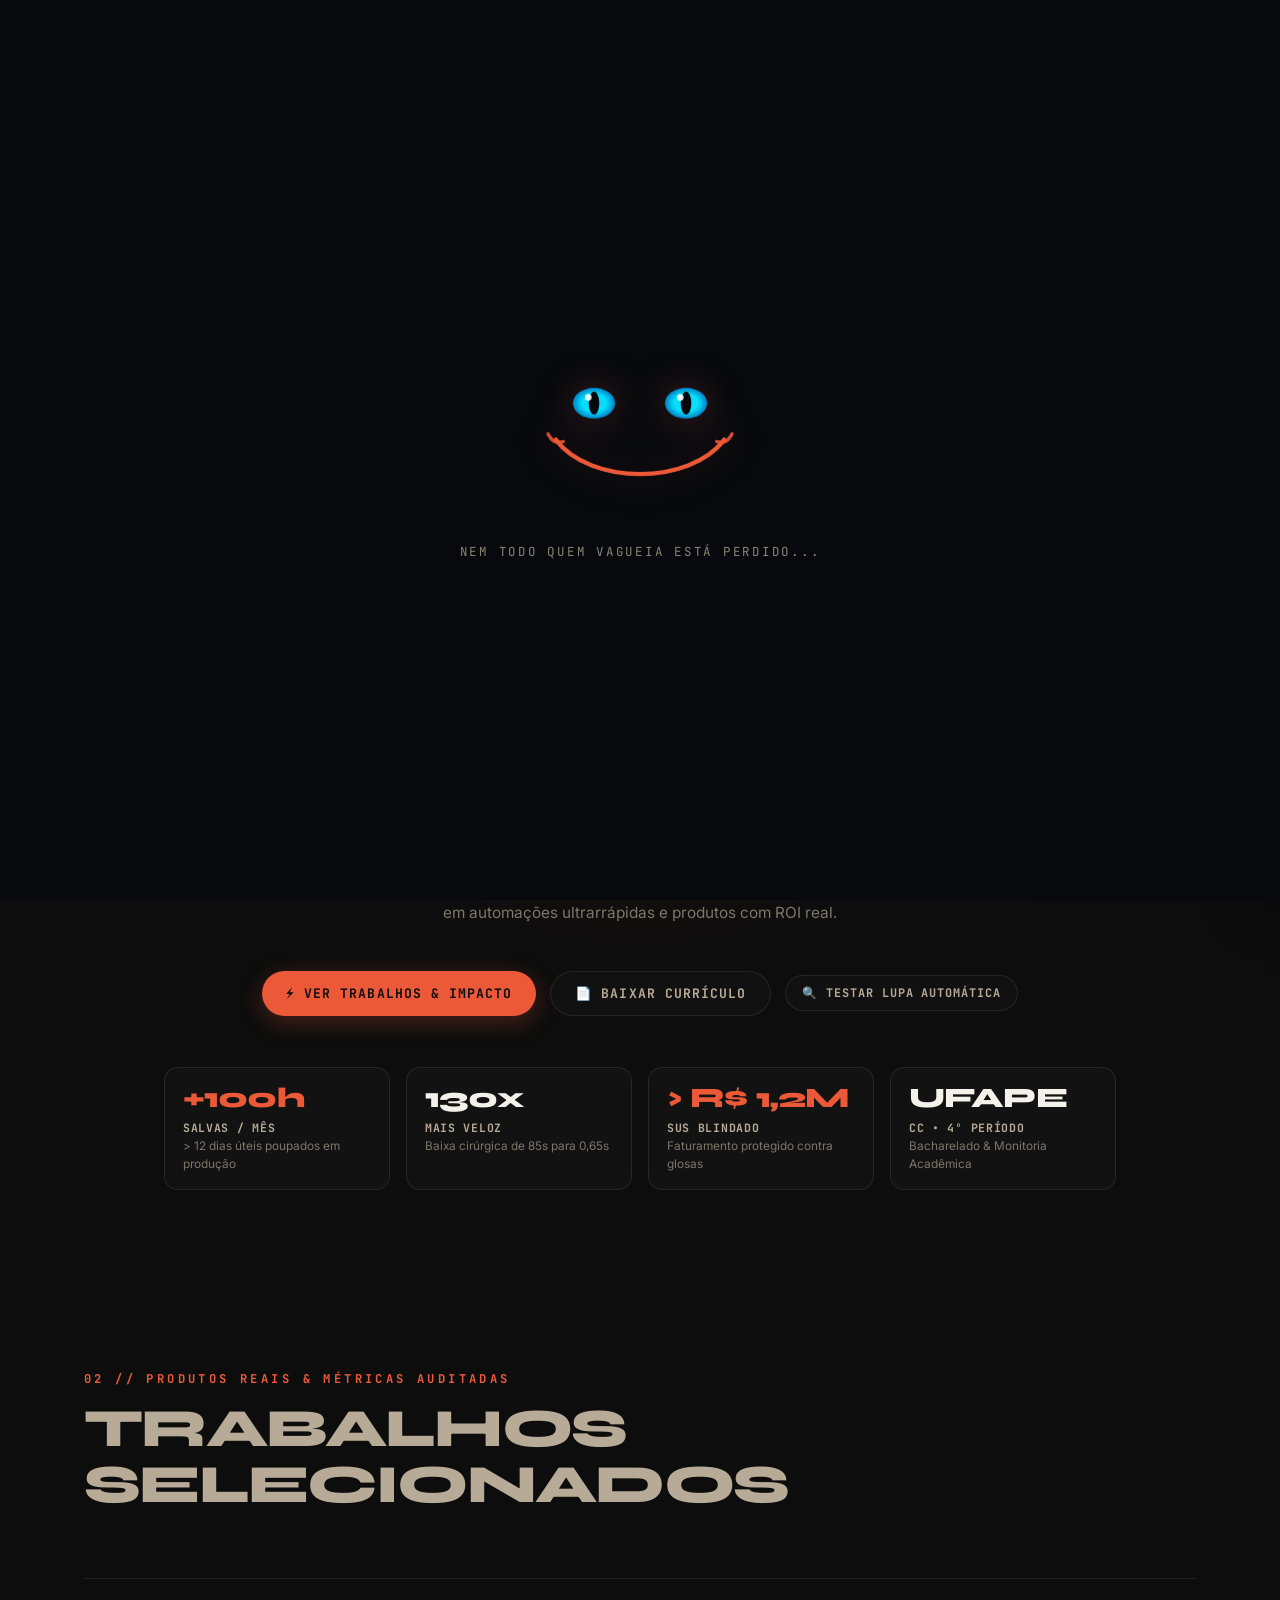
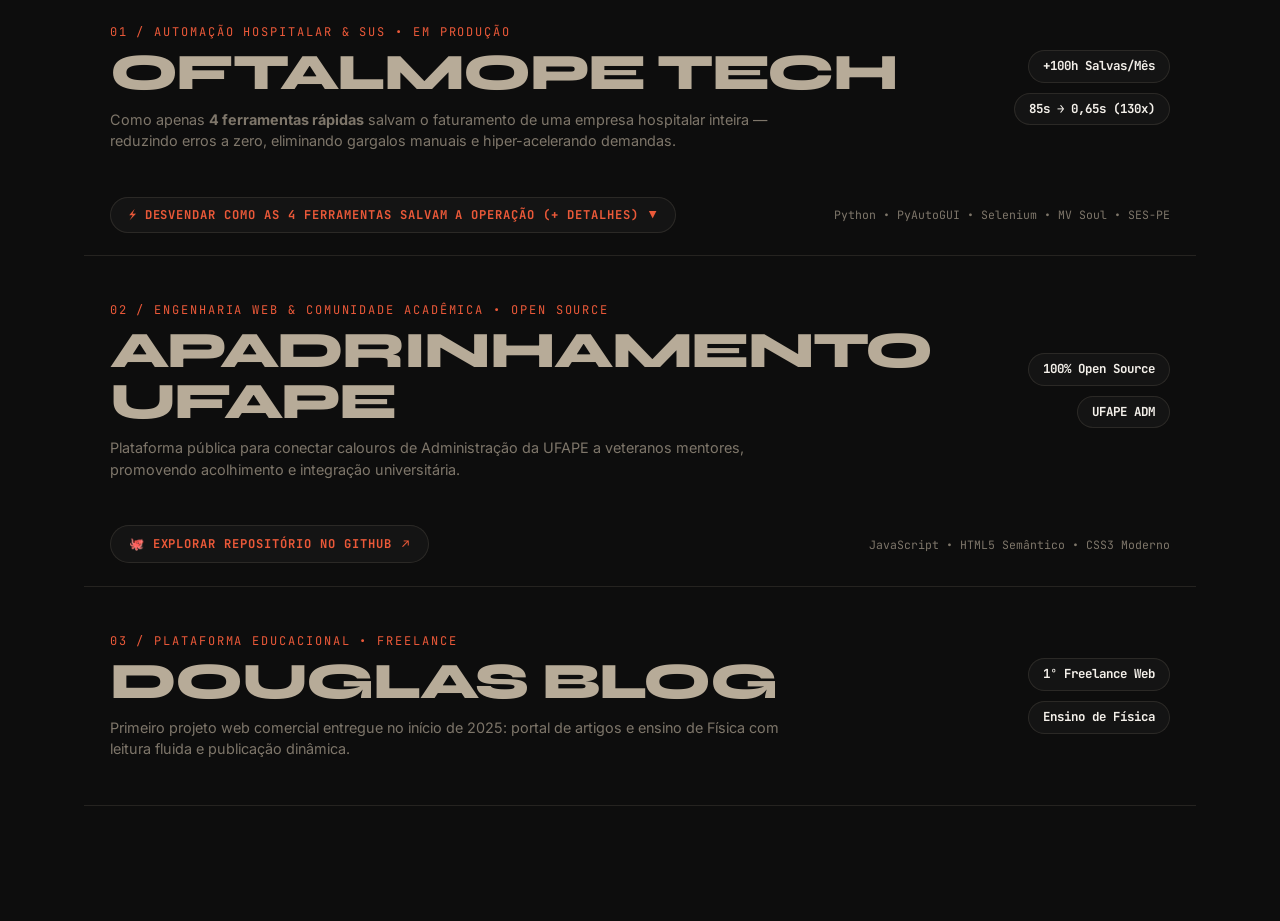
==== commit 406a6ef5: "feat(v1.1): estetica Minh Pham com lupa clip-path, preloader amigavel Cheshire, orbes bioluminescent" ====
--- a/index.html
+++ b/index.html
@@ -1,17 +1,16 @@
 <!DOCTYPE html>
-<html lang="pt-BR" data-theme="light" data-palette="editorial">
+<html lang="pt-BR" data-theme="dark" data-palette="PAL-01">
 <head>
   <meta charset="UTF-8">
   <meta name="viewport" content="width=device-width, initial-scale=1.0">
-  <title>Kauã Barbosa • Engenheiro de Software & Automação Hospitalar</title>
-  <meta name="description" content="Portfólio & Currículo de Kauã Vinicius dos Santos Barbosa: Bacharelado em Ciência da Computação (UPE), criador da esteira OftalmoPE Tech e desenvolvedor de software de alto impacto.">
-  
-  <!-- Fontes do Google -->
+  <title>Kauã Vinicius • Engenharia de Software & Automação</title>
+
+  <!-- Fontes: Syne (Monumental Display), Inter (UI/Editorial), JetBrains Mono (Tech/HUD) -->
   <link rel="preconnect" href="https://fonts.googleapis.com">
   <link rel="preconnect" href="https://fonts.gstatic.com" crossorigin>
-  <link href="https://fonts.googleapis.com/css2?family=Inter:wght@300;400;500;600;700;800;900&family=JetBrains+Mono:wght@400;600;700&display=swap" rel="stylesheet">
-  
-  <!-- Arquitetura Modular de Estilos CSS -->
+  <link href="https://fonts.googleapis.com/css2?family=Inter:wght@300;400;500;600;700;800;900&family=JetBrains+Mono:wght@400;600;700;800&family=Syne:wght@700;800&display=swap" rel="stylesheet">
+
+  <!-- Arquitetura CSS Modular -->
   <link rel="stylesheet" href="css/variables.css">
   <link rel="stylesheet" href="css/base.css">
   <link rel="stylesheet" href="css/components.css">
@@ -19,467 +18,714 @@
   <link rel="stylesheet" href="css/sections/hero.css">
   <link rel="stylesheet" href="css/sections/cases.css">
 </head>
-<body>
-
-  <!-- NAVBAR SUPERIOR FLUTUANTE -->
-  <header class="site-header">
-    <div class="container nav-wrapper">
-      <a href="#" class="nav-brand" id="cheshireEasterEgg" title="Alter ego Cheshire: clique para uma surpresa">
-        <div class="brand-symbol">K</div>
-        <span>Kauã Barbosa<span style="color: var(--accent-color);">.</span></span>
-      </a>
-
-      <nav class="nav-links" id="navLinks">
-        <a href="#hero" class="nav-link active">Início</a>
-        <a href="#cases" class="nav-link">Cases de Impacto</a>
-        <a href="/cv.html" class="nav-link" target="_blank">Currículo Completo</a>
+<body data-cases-layout="CASE-01">
+
+  <!-- ====================================================================
+       1. PRELOADER DO GATO RISONHO (CHESHIRE AMIGÁVEL + LEVITAÇÃO SUAVE)
+       ==================================================================== -->
+  <div class="cheshire-preloader" id="cheshirePreloader" title="Clique para pular">
+    <div class="cheshire-loader-stage">
+      <svg class="cheshire-loader-svg" viewBox="0 0 240 150" xmlns="http://www.w3.org/2000/svg">
+        <defs>
+          <radialGradient id="eyeTurquoise" cx="50%" cy="50%" r="50%">
+            <stop offset="0%" stop-color="#38bdf8" />
+            <stop offset="55%" stop-color="#00e5ff" />
+            <stop offset="100%" stop-color="#0284c7" />
+          </radialGradient>
+        </defs>
+
+        <!-- Olho Esquerdo Amigável -->
+        <g class="cheshire-eye left" style="transform-origin: 72px 48px;">
+          <ellipse cx="72" cy="48" rx="22" ry="16" fill="url(#eyeTurquoise)" />
+          <ellipse cx="72" cy="48" rx="5.5" ry="12" fill="#05080d" />
+          <circle cx="66" cy="42" r="3.5" fill="#ffffff" opacity="0.9" />
+        </g>
+
+        <!-- Olho Direito Amigável -->
+        <g class="cheshire-eye right" style="transform-origin: 168px 48px;">
+          <ellipse cx="168" cy="48" rx="22" ry="16" fill="url(#eyeTurquoise)" />
+          <ellipse cx="168" cy="48" rx="5.5" ry="12" fill="#05080d" />
+          <circle cx="162" cy="42" r="3.5" fill="#ffffff" opacity="0.9" />
+        </g>
+
+        <!-- Sorriso Largo, Suave e Carismático que se Abre Devagar -->
+        <path class="cheshire-smile-path" d="M 32 86 C 68 134, 172 134, 208 86" />
+        <!-- Covinhas Simpáticas nas Pontas do Sorriso -->
+        <path class="cheshire-smile-dimple" d="M 24 80 Q 30 92 40 88" />
+        <path class="cheshire-smile-dimple" d="M 216 80 Q 210 92 200 88" />
+      </svg>
+    </div>
+    <div class="preloader-caption">Nem todo quem vagueia está perdido...</div>
+  </div>
+
+  <!-- ====================================================================
+       2. BOLINHA PERSEGUIDORA DO MOUSE (FÍSICA LERP 60FPS)
+       ==================================================================== -->
+  <div class="cursor-follower-ball" id="cursorBall"></div>
+
+  <!-- ====================================================================
+       3. MOLDURA HUD FIXA NOS 4 CANTOS (INSPIRADA EM MINHPHAM.DESIGN)
+       ==================================================================== -->
+  <div class="hud-frame">
+    <div class="hud-row-top">
+      <!-- Canto Superior Esquerdo: Emblema do Gato Minimalista -->
+      <div class="hud-brand" id="cheshireBrandBtn" title="Clique para ver o sorriso do Cheshire">
+        <div class="cat-emblem-circle">
+          <svg class="cat-emblem-svg" viewBox="0 0 36 36" fill="currentColor">
+            <!-- Silhueta de Gato Minimalista Estilo Minh Pham + Sorriso Cheshire -->
+            <path d="M9 28 L11 11 L15.5 16.5 L20.5 16.5 L25 11 L27 28 Z" />
+            <circle cx="15" cy="21" r="1.4" fill="var(--bg-color)" />
+            <circle cx="21" cy="21" r="1.4" fill="var(--bg-color)" />
+            <path d="M13.5 24.2 Q18 27 22.5 24.2" fill="none" stroke="var(--bg-color)" stroke-width="1.5" stroke-linecap="round" />
+          </svg>
+        </div>
+        <span class="hud-brand-label">Kauã Vinicius • Cheshire</span>
+      </div>
+
+      <!-- Canto Superior Direito: Menu Vertical Minimalista -->
+      <nav class="hud-nav" aria-label="Navegação Principal">
+        <a href="#hero" class="hud-nav-link active">Início</a>
+        <a href="#cases" class="hud-nav-link">Trabalhos</a>
+        <a href="#curriculo" class="hud-nav-link" data-action="open-resume">Currículo</a>
+        <a href="#lab" class="hud-nav-link" id="hudOpenLab">Design Lab</a>
       </nav>
-
-      <div class="nav-actions">
-        <button class="btn btn-secondary btn-sm" data-action="open-resume">
-          📄 Ver Currículo
+    </div>
+
+    <div class="hud-row-bottom">
+      <!-- Canto Inferior Esquerdo: Ícones Sociais Empilhados -->
+      <div class="hud-socials">
+        <a href="https://github.com/KauaVDSB" target="_blank" rel="noopener noreferrer" class="hud-social-btn" title="GitHub">
+          <svg viewBox="0 0 24 24" fill="none" stroke="currentColor" stroke-width="2" stroke-linecap="round" stroke-linejoin="round"><path d="M15 22v-4a4.8 4.8 0 0 0-1-3.5c3 0 6-2 6-5.5.08-1.25-.27-2.48-1-3.5.28-1.15.28-2.35 0-3.5 0 0-1 0-3 1.5-2.64-.5-5.36-.5-8 0C6 2 5 2 5 2c-.3 1.15-.3 2.35 0 3.5A5.403 5.403 0 0 0 4 9c0 3.5 3 5.5 6 5.5-.39.49-.68 1.05-.85 1.65-.17.6-.22 1.23-.15 1.85v4"/><path d="M9 18c-4.51 2-5-2-7-2"/></svg>
+        </a>
+        <a href="mailto:kauavdsb.jobs@gmail.com" class="hud-social-btn" title="E-mail">
+          <svg viewBox="0 0 24 24" fill="none" stroke="currentColor" stroke-width="2" stroke-linecap="round" stroke-linejoin="round"><rect width="20" height="16" x="2" y="4" rx="2"/><path d="m22 7-8.97 5.7a1.94 1.94 0 0 1-2.06 0L2 7"/></svg>
+        </a>
+        <button class="hud-social-btn" data-action="open-resume" title="Baixar Currículo PDF">
+          <svg viewBox="0 0 24 24" fill="none" stroke="currentColor" stroke-width="2" stroke-linecap="round" stroke-linejoin="round"><path d="M14 2H6a2 2 0 0 0-2 2v16a2 2 0 0 0 2 2h12a2 2 0 0 0 2-2V8z"/><polyline points="14 2 14 8 20 8"/><line x1="16" y1="13" x2="8" y2="13"/><line x1="16" y1="17" x2="8" y2="17"/></svg>
         </button>
-        <button class="mobile-nav-toggle" id="mobileNavToggle" aria-label="Abrir Menu">
-          <span></span>
-          <span></span>
-          <span></span>
-        </button>
-      </div>
+      </div>
+
+      <!-- Espaço reservado para o botão flutuante do Design Lab no canto inferior direito -->
+      <div></div>
     </div>
-  </header>
-
+  </div>
+
+  <!-- ====================================================================
+       CONTEÚDO PRINCIPAL
+       ==================================================================== -->
   <main>
 
-    <!-- ====================================================================
-         SEÇÃO 1: HERO SECTION
-         Apresentação, alter ego Cheshire, formação, monitoria e Big Numbers
-         ==================================================================== -->
+    <!-- ==================================================================
+         SEÇÃO 1: HERO MONUMENTAL (ESTILO MINH PHAM + LUPA REVELADORA)
+         ================================================================== -->
     <section class="hero-section" id="hero">
-      <div class="container hero-content">
-        
-        <div class="hero-meta-badge">
-          <span class="status-dot"></span>
-          <span>Disponível para novos desafios • Monitoria UPE & Dev</span>
-        </div>
-
-        <div class="hero-greeting">
-          <span>// olá, mundo! eu sou</span>
-        </div>
-
-        <h1 class="hero-title">
-          Kauã Barbosa<span class="cheshire-accent" title="O alter ego perspicaz do Cheshire Cat">^</span>
-          <br>
-          <span class="highlight-gradient">Criando tecnologia real com retorno real.</span>
-        </h1>
-
-        <p class="hero-subtitle">
-          Estudante de <strong>Ciência da Computação na UPE</strong> (4º período, monitor desde o 2º) e <strong>Técnico em Desenvolvimento de Sistemas</strong> (ETE-AVS). Concepção e entrega de esteiras de automação de missão crítica no SUS — gerando mais de <strong>100 horas úteis salvas por mês</strong> e blindando mais de <strong>R$ 1,2 milhão</strong> em faturamento hospitalar.
-        </p>
-
-        <div class="hero-cta-group">
-          <a href="#cases" class="btn btn-primary btn-lg">
-            ⚡ Explorar Cases & Métricas de ROI
+      <div class="hero-ambient-glow"></div>
+
+      <div class="container hero-stage-wrapper">
+
+        <div style="margin-bottom: 1rem;">
+          <span class="lupa-hint-pill">
+            <span class="lupa-hint-dot"></span>
+            Passe o mouse (ou toque) nas letras para revelar os segredos com a Lupa
+          </span>
+        </div>
+
+        <!-- PALCO DE LUPA 1: TÍTULO MONUMENTAL CENTRAL -->
+        <div class="mask-reveal-container hero-mask-box">
+          <!-- Camada Pública Visível -->
+          <div class="public-layer">
+            <span class="hero-eyebrow">K A U Ã &nbsp; V I N I C I U S</span>
+            <h1 class="hero-monumental-title" id="heroPublicTitle">
+              <span>CRIANDO</span>
+              <span><span class="line-accent">SISTEMAS</span></span>
+              <span><span class="line-accent">REAIS</span></span>
+              <span>COM IMPACTO</span>
+              <span>REAL</span>
+            </h1>
+          </div>
+
+          <!-- Camada Secreta Revelada pela Lupa Circular (Alto Contraste) -->
+          <div class="secret-mask-layer" aria-hidden="true">
+            <span class="hero-eyebrow">A L T E R &nbsp; E G O &nbsp; C H E S H I R E</span>
+            <div class="hero-monumental-title" id="heroSecretTitle">
+              <span>ACHANDO</span>
+              <span>ATALHOS</span>
+              <span>ONDE SÓ</span>
+              <span>VIAM O</span>
+              <span>CAOS</span>
+            </div>
+          </div>
+        </div>
+
+        <!-- PALCO DE LUPA 2: BIO CONCISA (CC 4º PERÍODO UFAPE) -->
+        <div class="mask-reveal-container hero-bio-mask-box">
+          <div class="public-layer">
+            <p class="hero-bio-text">
+              Estudante de <strong>Ciência da Computação (4º período) na UFAPE</strong>, Monitor Acadêmico e Técnico em Desenvolvimento de Sistemas (ETE-AVS). Transformo gargalos complexos em automações ultrarrápidas e produtos com ROI real.
+            </p>
+          </div>
+          <div class="secret-mask-layer" aria-hidden="true" style="padding: 1rem 1.5rem;">
+            <p class="hero-bio-text" style="font-weight: 700;">
+              Dos primeiros bots no Discord às esteiras hospitalares no SUS: descubro padrões do zero, transformo tropeços em impulso e resolvo o impossível com um sorriso no rosto.
+            </p>
+          </div>
+        </div>
+
+        <!-- CTAs Principais -->
+        <div class="hero-actions-bar">
+          <a href="#cases" class="btn btn-primary">
+            ⚡ Ver Trabalhos & Impacto
           </a>
-          <button class="btn btn-secondary btn-lg" data-action="open-resume">
-            📄 Baixar Currículo (PDF/Web)
-          </button>
-          <button class="btn btn-cheshire btn-lg" id="labTriggerHero">
-            🎨 Design Lab (Testar Paletas)
-          </button>
-        </div>
-
-        <!-- Big Numbers Grid do Hero -->
-        <div class="hero-stats-grid">
-          <div class="hero-stat-card">
-            <div class="stat-value accent">+100 h</div>
-            <div class="stat-label">Horas Úteis Salvas/Mês</div>
-            <div class="stat-subtext">> 12 dias de digitação braçal poupados</div>
+          <button class="btn btn-outline" data-action="open-resume">
+            📄 Baixar Currículo
+          </button>
+          <button class="btn btn-outline btn-sm" id="toggleLupaDemoBtn" title="Faz a lupa passear automaticamente pelo título">
+            🔍 Testar Lupa Automática
+          </button>
+        </div>
+
+        <!-- Pílulas Flutuantes (Levitação Misteriosa) -->
+        <div class="hero-floating-pills">
+          <div class="floating-stat-pill">
+            <div class="f-stat-num accent">+100h</div>
+            <div class="f-stat-label">Salvas / Mês</div>
+            <div class="f-stat-sub">> 12 dias úteis poupados em produção</div>
           </div>
 
-          <div class="hero-stat-card">
-            <div class="stat-value">130x</div>
-            <div class="stat-label">Aceleração de Baixas</div>
-            <div class="stat-subtext">De 85s para 0,65s por cirurgia no MV</div>
+          <div class="floating-stat-pill">
+            <div class="f-stat-num">130x</div>
+            <div class="f-stat-label">Mais Veloz</div>
+            <div class="f-stat-sub">Baixa cirúrgica de 85s para 0,65s</div>
           </div>
 
-          <div class="hero-stat-card">
-            <div class="stat-value accent">> R$ 1,2 Mi</div>
-            <div class="stat-label">Capital SUS Blindado</div>
-            <div class="stat-subtext">Proteção mensal contra glosas e atrasos</div>
+          <div class="floating-stat-pill">
+            <div class="f-stat-num accent">> R$ 1,2M</div>
+            <div class="f-stat-label">SUS Blindado</div>
+            <div class="f-stat-sub">Faturamento protegido contra glosas</div>
           </div>
 
-          <div class="hero-stat-card">
-            <div class="stat-value">4º / 13º</div>
-            <div class="stat-label">Aprovações UPE</div>
-            <div class="stat-subtext">Licenciatura (4º) e Bacharelado CC (13º)</div>
+          <div class="floating-stat-pill">
+            <div class="f-stat-num">UFAPE</div>
+            <div class="f-stat-label">CC • 4º Período</div>
+            <div class="f-stat-sub">Bacharelado & Monitoria Acadêmica</div>
           </div>
         </div>
 
       </div>
     </section>
 
-    <!-- ====================================================================
-         SEÇÃO 2: CASES DE IMPACTO REAL
-         OftalmoPE Tech (Robôs, Métricas, ROI) & Apadrinhamento UFAPE & DouglasBlog
-         ==================================================================== -->
-    <section class="section-spacing cases-section" id="cases">
+    <!-- ==================================================================
+         SEÇÃO 2: CASES DE IMPACTO REAL (DUAL VIEW: CASE-01 & CASE-02)
+         OftalmoPE enxuto de início e expansível sob demanda ("4 ferramentas")
+         ================================================================== -->
+    <section class="cases-section" id="cases">
       <div class="container">
-        
-        <header class="section-header">
-          <div class="section-tag">Produtos Reais • Métricas Auditadas</div>
-          <h2 class="section-title">Cases de Impacto & Engenharia com ROI Tangível</h2>
-          <p class="section-desc">
-            Mais do que linhas de código: soluções concebidas para resolver dores operacionais concretas, testadas em ambiente real com retorno mensurável.
-          </p>
-        </header>
-
-        <!-- CASE PRINCIPAL: OFTALMOPE TECH & AXYMOS -->
-        <article class="case-featured-card">
-          
-          <div class="case-top-meta">
-            <div class="case-badge-group">
-              <span class="case-badge-highlight">🏥 Case de Sucesso em Produção</span>
-              <span class="tag-pill">Hospital de Olhos OftalmoPE (SUS)</span>
-              <span class="tag-pill">Axymos Tecnologia</span>
-              <span class="tag-pill">Zero PII em Nuvem (LGPD)</span>
-            </div>
-            <span class="status-pill"><span class="status-dot"></span> Esteira Ativa em Produção</span>
-          </div>
-
-          <h3 class="case-title">OftalmoPE Tech • Esteira RPA de Faturamento SUS & Governança</h3>
-          
-          <p class="case-summary">
-            Desenvolvido por iniciativa própria a partir da observação dos gargalos do hospital: a equipe realizava mais de 5.770 procedimentos manuais por mês, demandando 85s por cirurgia e gerando riscos crônicos de perda de prazos de remessa SES-PE e glosas. A esteira converteu dias de digitação em milissegundos auditados com governança local estrita via Sentinel Hub.
-          </p>
-
-          <!-- Grid de Métricas de ROI Auditadas -->
-          <div class="case-roi-grid">
-            <div class="case-roi-box">
-              <div class="roi-num gain">+100 h</div>
-              <div class="roi-lbl">Horas Úteis Salvas/Mês</div>
-              <div class="roi-sub">> 12 dias úteis de trabalho manual devolvidos à gestão</div>
-            </div>
-
-            <div class="case-roi-box">
-              <div class="roi-num accent">0,65s</div>
-              <div class="roi-lbl">FinalizaMV</div>
-              <div class="roi-sub">Baixa cirúrgica reduzida de 85s para menos de 1s (130x mais veloz)</div>
-            </div>
-
-            <div class="case-roi-box">
-              <div class="roi-num accent">1,10s</div>
-              <div class="roi-lbl">SolicitaAPAC</div>
-              <div class="roi-sub">Emissão integrada à SES-PE com validação prévia contra glosas</div>
-            </div>
-
-            <div class="case-roi-box">
-              <div class="roi-num gain">R$ 2.501,75</div>
-              <div class="roi-lbl">ROI Direto de Folha/Mês</div>
-              <div class="roi-sub">Base conservadora R$ 25/h (BPO mercado: R$ 6k a 9k/mês)</div>
-            </div>
-
-            <div class="case-roi-box">
-              <div class="roi-num">> R$ 1,2 Mi</div>
-              <div class="roi-lbl">Faturamento SUS Blindado</div>
-              <div class="roi-sub">Montante mensal protegido com integridade estrita de dados</div>
-            </div>
-          </div>
-
-          <!-- A Suíte de 4 Robôs + Sentinel Hub -->
-          <div class="robots-showcase">
-            <div class="robots-header">
-              <h4>A Suíte OftalmoPE Tech em Operação:</h4>
-              <p style="font-size: 0.88rem; color: var(--text-muted);">Quatro robôs especializados cobrindo todo o ciclo cirúrgico, ambulatorial e laudos.</p>
-            </div>
-
-            <div class="robots-grid">
-              <div class="robot-card">
-                <div>
-                  <div class="robot-card-top">
-                    <span class="robot-name">FinalizaMV</span>
-                    <span class="robot-badge">Bloco Cirúrgico</span>
-                  </div>
-                  <p class="robot-desc">Processa 1.440 cirurgias/mês. Encerra e baixa guias no MV Soul instantaneamente, eliminando pilhas de papéis.</p>
-                </div>
-                <div class="robot-speed">⚡ 0,65s por cirurgia</div>
-              </div>
-
-              <div class="robot-card">
-                <div>
-                  <div class="robot-card-top">
-                    <span class="robot-name">SolicitaAPAC</span>
-                    <span class="robot-badge">SES-PE / Laudos</span>
-                  </div>
-                  <p class="robot-desc">Processa 1.315 laudos/mês. Integração direta e checagem de integridade cadastral de CNS/CID antes do envio.</p>
-                </div>
-                <div class="robot-speed">⚡ 1,10s por emissão</div>
-              </div>
-
-              <div class="robot-card">
-                <div>
-                  <div class="robot-card-top">
-                    <span class="robot-name">SolicitaMV</span>
-                    <span class="robot-badge">Ambulatório</span>
-                  </div>
-                  <p class="robot-desc">Processa 1.666 solicitações/mês com abertura prévia em lote para consultas e procedimentos eletivos.</p>
-                </div>
-                <div class="robot-speed">⚡ Lote Automatizado</div>
-              </div>
-
-              <div class="robot-card">
-                <div>
-                  <div class="robot-card-top">
-                    <span class="robot-name">OpenLEA</span>
-                    <span class="robot-badge">Exames & Ergonomia</span>
-                  </div>
-                  <p class="robot-desc">Processa 1.350 procedimentos/mês em rotina assistida, protegendo a integridade motora da equipe.</p>
-                </div>
-                <div class="robot-speed">⚡ Rotina Assistida</div>
-              </div>
-
-              <div class="robot-card" style="border-color: var(--accent-color);">
-                <div>
-                  <div class="robot-card-top">
-                    <span class="robot-name">Sentinel Hub</span>
-                    <span class="robot-badge" style="background: #10b98122; color: #10b981;">100% LGPD Local</span>
-                  </div>
-                  <p class="robot-desc">Zero PII em nuvem. Logs com carimbo de tempo, governança técnica, auditoria de lotes e bloqueio remoto antifurto.</p>
-                </div>
-                <div class="robot-speed" style="color: var(--accent-color); background: var(--accent-glow);">🛡️ Segurança Hospitalar</div>
-              </div>
-            </div>
-          </div>
-
-          <div style="display: flex; flex-wrap: wrap; gap: 8px; align-items: center;">
-            <span style="font-size: 0.82rem; font-weight: 700; color: var(--text-muted);">Stack Técnica Utilizada:</span>
-            <span class="tag-pill">Python</span>
-            <span class="tag-pill">PyAutoGUI</span>
-            <span class="tag-pill">Selenium</span>
-            <span class="tag-pill">MV Soul ERP</span>
-            <span class="tag-pill">APACnet / SES-PE</span>
-            <span class="tag-pill">SQLite</span>
-            <span class="tag-pill">Governança LGPD</span>
-          </div>
-
-        </article>
-
-        <!-- GRID DOS OUTROS CASES: UFAPE APADRINHAMENTO & DOUGLASBLOG -->
-        <div class="secondary-cases-grid">
-          
-          <!-- Case UFAPE -->
-          <article class="case-secondary-card">
-            <div>
-              <div class="case-badge-group" style="margin-bottom: 12px;">
-                <span class="case-badge-highlight">🎓 Open Source & Comunidade</span>
-                <span class="tag-pill">UFAPE ADM</span>
-              </div>
-              <h3 style="font-size: 1.35rem; font-weight: 800; margin-bottom: 8px;">Sistema de Apadrinhamento de Calouros</h3>
-              <p style="font-size: 0.92rem; color: var(--text-muted); line-height: 1.55;">
-                Plataforma web pública para integração de novos discentes do curso de Administração da Universidade Federal do Agreste de Pernambuco (UFAPE). Automatiza o pareamento de calouros com veteranos mentores, combatendo a evasão acadêmica precoce.
-              </p>
-            </div>
-            
-            <div class="case-links-group">
-              <a href="https://github.com/KauaVDSB/sistema-apadrinhamento-ufape-adm" target="_blank" rel="noopener noreferrer" class="btn btn-secondary btn-sm">
-                🐙 Ver no GitHub
+
+        <div class="cases-header-wrap">
+          <span class="cases-eyebrow">02 // PRODUTOS REAIS & MÉTRICAS AUDITADAS</span>
+          <h2 class="cases-main-heading">Trabalhos Selecionados</h2>
+        </div>
+
+        <!-- ==============================================================
+             OPÇÃO CASE-01: LISTA EDITORIAL INTERATIVA (ESTILO MINH PHAM)
+             ============================================================== -->
+        <div class="cases-view-editorial">
+
+          <!-- CASE 1: OFTALMOPE TECH (ENXUTO + LUPA + ACORDEÃO EXPANSÍVEL) -->
+          <article class="editorial-case-item">
+            <div class="mask-reveal-container">
+              <!-- Camada Pública -->
+              <div class="public-layer editorial-case-row">
+                <div class="editorial-case-left">
+                  <span class="editorial-case-index">01 / AUTOMAÇÃO HOSPITALAR & SUS • EM PRODUÇÃO</span>
+                  <h3 class="editorial-case-title">OFTALMOPE TECH</h3>
+                  <p class="editorial-case-Pitch">
+                    Como apenas <strong>4 ferramentas rápidas</strong> salvam o faturamento de uma empresa hospitalar inteira — reduzindo erros a zero, eliminando gargalos manuais e hiper-acelerando demandas.
+                  </p>
+                </div>
+                <div class="editorial-case-right">
+                  <span class="editorial-metric-pill">+100h Salvas/Mês</span>
+                  <span class="editorial-metric-pill">85s → 0,65s (130x)</span>
+                </div>
+              </div>
+
+              <!-- Camada Secreta da Lupa -->
+              <div class="secret-mask-layer" aria-hidden="true">
+                <div class="editorial-case-row">
+                  <div class="editorial-case-left">
+                    <span class="editorial-case-index">SEGREDO DE BASTIDOR // ROI AUDITADO EM PRODUÇÃO</span>
+                    <h3 class="editorial-case-title">4 ROBÔS + SENTINEL HUB</h3>
+                    <p class="editorial-case-Pitch" style="font-weight: 700;">
+                      +R$ 2.501/mês de ROI direto em folha • > R$ 1,2 Milhão/mês blindados no SUS • 100% Local (Zero PII em Nuvem / LGPD).
+                    </p>
+                  </div>
+                  <div class="editorial-case-right">
+                    <span class="editorial-metric-pill" style="border-color: currentColor;">Zero Glosas</span>
+                    <span class="editorial-metric-pill" style="border-color: currentColor;">5.771 Guias/Mês</span>
+                  </div>
+                </div>
+              </div>
+            </div>
+
+            <!-- Barra de Ação: Expandir detalhes das 4 ferramentas sob demanda -->
+            <div class="editorial-actions-strip">
+              <button class="oftalmo-expand-trigger" data-toggle-oftalmo="oftalmoDrawerEditorial">
+                <span>⚡ Desvendar como as 4 ferramentas salvam a operação (+ Detalhes)</span>
+                <span class="chevron">▼</span>
+              </button>
+              <span style="font-family: var(--font-mono); font-size: 0.72rem; color: var(--text-muted);">
+                Python • PyAutoGUI • Selenium • MV Soul • SES-PE
+              </span>
+            </div>
+
+            <!-- Gaveta Expansível (Acordeão Suave) -->
+            <div class="oftalmo-drawer" id="oftalmoDrawerEditorial">
+              <div class="oftalmo-drawer-inner">
+                <p class="oftalmo-story-lead">
+                  <strong>O Diagnóstico & A Virada:</strong> Antes, mais de 5.770 procedimentos mensais exigiam digitação braçal repetitiva entre o sistema MV Soul e os portais da SES-PE (85 segundos por cirurgia). Desenvolvi por iniciativa própria 4 ferramentas cirúrgicas governadas localmente pelo <strong>Sentinel Hub</strong>:
+                </p>
+                <div class="oftalmo-4tools-grid">
+                  <div class="mini-tool-card">
+                    <div class="mini-tool-top">
+                      <span class="mini-tool-name">1. FinalizaMV</span>
+                      <span class="mini-tool-speed">0,65s / cirurgia</span>
+                    </div>
+                    <p class="mini-tool-desc">1.440 cirurgias/mês. Reduziu a baixa cirúrgica no MV Soul de 85s para menos de 1s (130x mais veloz).</p>
+                  </div>
+
+                  <div class="mini-tool-card">
+                    <div class="mini-tool-top">
+                      <span class="mini-tool-name">2. SolicitaAPAC</span>
+                      <span class="mini-tool-speed">1,10s / laudo</span>
+                    </div>
+                    <p class="mini-tool-desc">1.315 laudos/mês. Emissão integrada à SES-PE (72x mais rápida) com validação automática contra glosas.</p>
+                  </div>
+
+                  <div class="mini-tool-card">
+                    <div class="mini-tool-top">
+                      <span class="mini-tool-name">3. SolicitaMV</span>
+                      <span class="mini-tool-speed">Lote Automático</span>
+                    </div>
+                    <p class="mini-tool-desc">1.666 solicitações/mês. Abertura prévia de guias ambulatoriais sem digitação individual.</p>
+                  </div>
+
+                  <div class="mini-tool-card">
+                    <div class="mini-tool-top">
+                      <span class="mini-tool-name">4. OpenLEA</span>
+                      <span class="mini-tool-speed">Ergonomia</span>
+                    </div>
+                    <p class="mini-tool-desc">1.350 procedimentos/mês assistidos + <strong>Sentinel Hub</strong> (auditoria local e Zero PII em nuvem).</p>
+                  </div>
+                </div>
+              </div>
+            </div>
+          </article>
+
+          <!-- CASE 2: SISTEMA DE APADRINHAMENTO UFAPE ADM -->
+          <article class="editorial-case-item">
+            <div class="mask-reveal-container">
+              <div class="public-layer editorial-case-row">
+                <div class="editorial-case-left">
+                  <span class="editorial-case-index">02 / ENGENHARIA WEB & COMUNIDADE ACADÊMICA • OPEN SOURCE</span>
+                  <h3 class="editorial-case-title">APADRINHAMENTO UFAPE</h3>
+                  <p class="editorial-case-Pitch">
+                    Plataforma pública para conectar calouros de Administração da UFAPE a veteranos mentores, promovendo acolhimento e integração universitária.
+                  </p>
+                </div>
+                <div class="editorial-case-right">
+                  <span class="editorial-metric-pill">100% Open Source</span>
+                  <span class="editorial-metric-pill">UFAPE ADM</span>
+                </div>
+              </div>
+
+              <div class="secret-mask-layer" aria-hidden="true">
+                <div class="editorial-case-row">
+                  <div class="editorial-case-left">
+                    <span class="editorial-case-index">IMPACTO SOCIAL // UNIVERSIDADE FEDERAL DO AGRESTE DE PERNAMBUCO</span>
+                    <h3 class="editorial-case-title">CONEXÃO HUMANA VIA CÓDIGO</h3>
+                    <p class="editorial-case-Pitch" style="font-weight: 700;">
+                      Arquitetura web responsiva e pareamento inteligente para ninguém caminhar sozinho no início da jornada universitária.
+                    </p>
+                  </div>
+                  <div class="editorial-case-right">
+                    <span class="editorial-metric-pill" style="border-color: currentColor;">GitHub Público</span>
+                  </div>
+                </div>
+              </div>
+            </div>
+
+            <div class="editorial-actions-strip">
+              <a href="https://github.com/KauaVDSB/sistema-apadrinhamento-ufape-adm" target="_blank" rel="noopener noreferrer" class="oftalmo-expand-trigger">
+                <span>🐙 Explorar Repositório no GitHub</span>
+                <span>↗</span>
               </a>
-              <span class="tag-pill">JavaScript / Web</span>
+              <span style="font-family: var(--font-mono); font-size: 0.72rem; color: var(--text-muted);">
+                JavaScript • HTML5 Semântico • CSS3 Moderno
+              </span>
             </div>
           </article>
 
-          <!-- Case DouglasBlog -->
-          <article class="case-secondary-card">
-            <div>
-              <div class="case-badge-group" style="margin-bottom: 12px;">
-                <span class="case-badge-highlight">🌐 Freelance Web</span>
-                <span class="tag-pill">Educação Científica</span>
-              </div>
-              <h3 style="font-size: 1.35rem; font-weight: 800; margin-bottom: 8px;">DouglasBlog • Plataforma de Ensino de Física</h3>
-              <p style="font-size: 0.92rem; color: var(--text-muted); line-height: 1.55;">
-                Primeiro projeto freelance desenvolvido no início de 2025: plataforma de publicação e divulgação científica para professor de física, construída com arquitetura limpa, navegação sem atrito e tipografia voltada à leitura acadêmica.
-              </p>
-            </div>
-
-            <div class="case-links-group">
-              <span class="tag-pill">Web Platform</span>
-              <span class="tag-pill">Freelance Entregue</span>
+          <!-- CASE 3: DOUGLAS BLOG -->
+          <article class="editorial-case-item">
+            <div class="mask-reveal-container">
+              <div class="public-layer editorial-case-row">
+                <div class="editorial-case-left">
+                  <span class="editorial-case-index">03 / PLATAFORMA EDUCACIONAL • FREELANCE</span>
+                  <h3 class="editorial-case-title">DOUGLAS BLOG</h3>
+                  <p class="editorial-case-Pitch">
+                    Primeiro projeto web comercial entregue no início de 2025: portal de artigos e ensino de Física com leitura fluida e publicação dinâmica.
+                  </p>
+                </div>
+                <div class="editorial-case-right">
+                  <span class="editorial-metric-pill">1º Freelance Web</span>
+                  <span class="editorial-metric-pill">Ensino de Física</span>
+                </div>
+              </div>
+
+              <div class="secret-mask-layer" aria-hidden="true">
+                <div class="editorial-case-row">
+                  <div class="editorial-case-left">
+                    <span class="editorial-case-index">MARCO INICIAL // INÍCIO DE 2025</span>
+                    <h3 class="editorial-case-title">ONDE TUDO COMEÇOU NA WEB</h3>
+                    <p class="editorial-case-Pitch" style="font-weight: 700;">
+                      Transformando a didática de um professor de Física em uma plataforma digital sob medida.
+                    </p>
+                  </div>
+                  <div class="editorial-case-right">
+                    <span class="editorial-metric-pill" style="border-color: currentColor;">Produção 2025</span>
+                  </div>
+                </div>
+              </div>
             </div>
           </article>
 
         </div>
 
+        <!-- ==============================================================
+             OPÇÃO CASE-02: BENTO GRID MISTERIOSO FLUTUANTE (ALTERNÁVEL NO LAB)
+             ============================================================== -->
+        <div class="cases-view-bento">
+
+          <!-- Bento 1: OftalmoPE -->
+          <article class="bento-case-card floating-element">
+            <div class="mask-reveal-container" style="padding: 0.5rem; border-radius: var(--radius-md);">
+              <div class="public-layer">
+                <span class="editorial-case-index">01 / AUTOMAÇÃO HOSPITALAR & SUS</span>
+                <h3 class="editorial-case-title" style="margin: 8px 0;">OFTALMOPE TECH</h3>
+                <p class="editorial-case-Pitch">
+                  Apenas <strong>4 ferramentas rápidas</strong> que salvam o faturamento hospitalar: reduzindo o tempo cirúrgico no MV de 85s para 0,65s, devolvendo +100h úteis/mês e blindando > R$ 1,2M no SUS.
+                </p>
+              </div>
+              <div class="secret-mask-layer" aria-hidden="true" style="padding: 1rem;">
+                <span class="editorial-case-index">IMPACTO AUDITADO</span>
+                <h3 class="editorial-case-title" style="margin: 8px 0;">130X MAIS VELOZ • ZERO GLOSAS</h3>
+                <p class="editorial-case-Pitch" style="font-weight: 700;">
+                  Economia direta de folha + governança local Sentinel Hub (100% LGPD, Zero PII em nuvem).
+                </p>
+              </div>
+            </div>
+
+            <div style="margin-top: 1.2rem;">
+              <button class="oftalmo-expand-trigger" data-toggle-oftalmo="oftalmoDrawerBento">
+                <span>⚡ Ver as 4 Ferramentas em Detalhes</span>
+                <span class="chevron">▼</span>
+              </button>
+            </div>
+
+            <div class="oftalmo-drawer" id="oftalmoDrawerBento" style="padding-left: 0; padding-right: 0;">
+              <div class="oftalmo-drawer-inner" style="margin-top: 1rem;">
+                <div class="oftalmo-4tools-grid">
+                  <div class="mini-tool-card">
+                    <div class="mini-tool-top"><span class="mini-tool-name">FinalizaMV</span><span class="mini-tool-speed">0,65s</span></div>
+                    <p class="mini-tool-desc">1.440 cirurgias/mês encerradas em menos de 1 segundo.</p>
+                  </div>
+                  <div class="mini-tool-card">
+                    <div class="mini-tool-top"><span class="mini-tool-name">SolicitaAPAC</span><span class="mini-tool-speed">1,10s</span></div>
+                    <p class="mini-tool-desc">1.315 laudos/mês validados contra glosas na SES-PE.</p>
+                  </div>
+                  <div class="mini-tool-card">
+                    <div class="mini-tool-top"><span class="mini-tool-name">SolicitaMV</span><span class="mini-tool-speed">Lote</span></div>
+                    <p class="mini-tool-desc">1.666 solicitações/mês abertas automaticamente.</p>
+                  </div>
+                  <div class="mini-tool-card">
+                    <div class="mini-tool-top"><span class="mini-tool-name">OpenLEA + Sentinel</span><span class="mini-tool-speed">LGPD</span></div>
+                    <p class="mini-tool-desc">1.350 exames/mês com ergonomia e auditoria 100% local.</p>
+                  </div>
+                </div>
+              </div>
+            </div>
+          </article>
+
+          <!-- Bento 2: UFAPE -->
+          <article class="bento-case-card half floating-element-delayed">
+            <span class="editorial-case-index">02 / OPEN SOURCE • UFAPE</span>
+            <h3 class="editorial-case-title" style="font-size: 1.9rem; margin: 10px 0;">APADRINHAMENTO UFAPE ADM</h3>
+            <p class="editorial-case-Pitch" style="margin-bottom: 1.4rem;">
+              Sistema público que conecta calouros do curso de Administração da UFAPE a mentores veteranos.
+            </p>
+            <a href="https://github.com/KauaVDSB/sistema-apadrinhamento-ufape-adm" target="_blank" rel="noopener noreferrer" class="oftalmo-expand-trigger">
+              <span>🐙 Repositório GitHub</span>
+              <span>↗</span>
+            </a>
+          </article>
+
+          <!-- Bento 3: DouglasBlog -->
+          <article class="bento-case-card half floating-element">
+            <span class="editorial-case-index">03 / FREELANCE WEB • 2025</span>
+            <h3 class="editorial-case-title" style="font-size: 1.9rem; margin: 10px 0;">DOUGLAS BLOG</h3>
+            <p class="editorial-case-Pitch" style="margin-bottom: 1.4rem;">
+              Plataforma web desenvolvida para um professor de Física, marcando o início dos projetos freelances em 2025.
+            </p>
+            <span class="editorial-metric-pill">Plataforma Educacional Entregue</span>
+          </article>
+
+        </div>
+
       </div>
     </section>
 
   </main>
 
   <!-- ====================================================================
-       PAINEL FLUTUANTE: DESIGN & PERSONALITY LAB (EM TEMPO REAL)
-       Permite ao usuário alternar temas, 4 paletas curadas ou cores manuais
+       PAINEL FLUTUANTE DE EDIÇÃO AO VIVO (COM IDS PARA ESCOLHA RÁPIDA)
        ==================================================================== -->
   <button class="lab-floating-trigger" id="labTrigger" title="Atalho: Tecla D ou L">
-    <svg class="cheshire-smile-icon" viewBox="0 0 24 24">
+    <svg viewBox="0 0 24 24">
       <path d="M4 10c2 4 6 7 8 7s6-3 8-7"/>
-      <path d="M7 9a1.5 1.5 0 1 1 0-3 1.5 1.5 0 0 1 0 3zm10 0a1.5 1.5 0 1 1 0-3 1.5 1.5 0 0 1 0 3z"/>
+      <circle cx="8" cy="7" r="1.5" fill="currentColor"/>
+      <circle cx="16" cy="7" r="1.5" fill="currentColor"/>
     </svg>
-    <span>Design Lab</span>
+    <span>Lab de Opções (D)</span>
   </button>
 
   <div class="lab-drawer-overlay" id="labOverlay"></div>
 
   <aside class="lab-drawer" id="labDrawer">
     <header class="lab-header">
-      <div class="lab-title-group">
-        <svg class="cheshire-smile-icon" viewBox="0 0 24 24">
-          <path d="M4 10c2 4 6 7 8 7s6-3 8-7"/>
-          <path d="M7 9a1.5 1.5 0 1 1 0-3 1.5 1.5 0 0 1 0 3zm10 0a1.5 1.5 0 1 1 0-3 1.5 1.5 0 0 1 0 3z"/>
-        </svg>
-        <div>
-          <h3 class="lab-title">Design & Personality Lab</h3>
-          <div class="lab-subtitle">Altere paletas e visual em tempo real</div>
-        </div>
+      <div>
+        <h3 class="lab-title">Painel de Decisão Ao Vivo</h3>
+        <div class="lab-subtitle">Teste cada ID na tela e me envie seus favoritos</div>
       </div>
       <button class="lab-close-btn" id="labCloseBtn" title="Fechar (ESC)">✕</button>
     </header>
 
+    <!-- Barra com os IDs atualmente ativos para copiar com 1 clique -->
+    <div class="lab-active-ids-bar">
+      <span class="lab-ids-code" id="activeIdsCode">PAL-01 | DARK | TXT-01 | CASE-01 | PART-01 | LUPA-MD</span>
+      <button class="lab-copy-ids-btn" id="copyActiveIdsBtn">Copiar IDs</button>
+    </div>
+
     <div class="lab-body">
-      
-      <!-- 1. Modo de Tema -->
-      <div>
-        <div class="lab-section-title">Modo de Exibição</div>
-        <div class="lab-mode-grid">
-          <button class="lab-mode-btn" data-lab-mode="light">
-            <svg viewBox="0 0 24 24" fill="none" stroke="currentColor" stroke-width="2"><circle cx="12" cy="12" r="5"/><line x1="12" y1="1" x2="12" y2="3"/><line x1="12" y1="21" x2="12" y2="23"/><line x1="4.22" y1="4.22" x2="5.64" y2="5.64"/><line x1="18.36" y1="18.36" x2="19.78" y2="19.78"/><line x1="1" y1="12" x2="3" y2="12"/><line x1="21" y1="12" x2="23" y2="12"/><line x1="4.22" y1="19.78" x2="5.64" y2="18.36"/><line x1="18.36" y1="5.64" x2="19.78" y2="4.22"/></svg>
-            Claro
-          </button>
-          <button class="lab-mode-btn" data-lab-mode="dark">
-            <svg viewBox="0 0 24 24" fill="none" stroke="currentColor" stroke-width="2"><path d="M21 12.79A9 9 0 1 1 11.21 3 7 7 0 0 0 21 12.79z"/></svg>
-            Escuro
-          </button>
-          <button class="lab-mode-btn active" data-lab-mode="system">
-            <svg viewBox="0 0 24 24" fill="none" stroke="currentColor" stroke-width="2"><rect x="2" y="3" width="20" height="14" rx="2" ry="2"/><line x1="8" y1="21" x2="16" y2="21"/><line x1="12" y1="17" x2="12" y2="21"/></svg>
-            Sistema
-          </button>
-        </div>
-      </div>
-
-      <!-- 2. Paletas Curadas -->
-      <div>
-        <div class="lab-section-title">Paletas de Cores Disponíveis</div>
-        <div class="lab-palette-list">
-          
-          <!-- Paleta 1: Editorial #F0EDE8 -->
-          <div class="lab-palette-card active" data-lab-palette="editorial">
-            <div class="palette-info">
-              <h4>Editorial Elegante (#F0EDE8)</h4>
-              <span>Sóbrio, preto ônix e azul oceânico</span>
-            </div>
-            <div class="palette-swatches">
-              <span class="swatch" style="background: #f0ede8;"></span>
-              <span class="swatch" style="background: #1c1917;"></span>
-              <span class="swatch" style="background: #0c6fa0;"></span>
-            </div>
-          </div>
-
-          <!-- Paleta 2: Cheshire Wonderland -->
-          <div class="lab-palette-card" data-lab-palette="cheshire">
-            <div class="palette-info">
-              <h4>Cheshire Wonderland (Alter Ego)</h4>
-              <span>Roxo místico e Laranja vibrante</span>
-            </div>
-            <div class="palette-swatches">
-              <span class="swatch" style="background: #faf7fd;"></span>
-              <span class="swatch" style="background: #7c3aed;"></span>
-              <span class="swatch" style="background: #f97316;"></span>
-            </div>
-          </div>
-
-          <!-- Paleta 3: Healthtech & SUS -->
-          <div class="lab-palette-card" data-lab-palette="healthtech">
-            <div class="palette-info">
-              <h4>Healthtech & SUS (OftalmoPE)</h4>
-              <span>Azul cobalto e Verde esmeralda</span>
-            </div>
-            <div class="palette-swatches">
-              <span class="swatch" style="background: #f4f9fc;"></span>
-              <span class="swatch" style="background: #0284c7;"></span>
-              <span class="swatch" style="background: #059669;"></span>
-            </div>
-          </div>
-
-          <!-- Paleta 4: Tons Terrosos & Pastéis -->
-          <div class="lab-palette-card" data-lab-palette="earthy">
-            <div class="palette-info">
-              <h4>Tons Terrosos & Pastéis</h4>
-              <span>Terracota acolhedor, areia e sálvia</span>
-            </div>
-            <div class="palette-swatches">
-              <span class="swatch" style="background: #f2ede4;"></span>
-              <span class="swatch" style="background: #b45309;"></span>
-              <span class="swatch" style="background: #476655;"></span>
-            </div>
-          </div>
-
-        </div>
-      </div>
-
-      <!-- 3. Seletor Livre em Tempo Real -->
-      <div>
-        <div class="lab-section-title">Color Pickers Livres (Tempo Real)</div>
-        
-        <div class="lab-picker-row">
-          <label for="labBgColor">Cor de Fundo:</label>
-          <div class="lab-color-input-wrapper">
-            <span class="lab-color-val" id="labBgColorVal">#F5F2ED</span>
-            <input type="color" id="labBgColor" value="#f5f2ed">
-          </div>
-        </div>
-
-        <div class="lab-picker-row">
-          <label for="labAccentColor">Cor de Destaque:</label>
-          <div class="lab-color-input-wrapper">
-            <span class="lab-color-val" id="labAccentColorVal">#0C6FA0</span>
-            <input type="color" id="labAccentColor" value="#0c6fa0">
-          </div>
-        </div>
-      </div>
-
-      <!-- 4. Modo Cheshire Interativo -->
-      <div>
-        <div class="lab-section-title">Alter Ego & Easter Eggs</div>
-        <div class="lab-toggle-row">
-          <div class="toggle-label-group">
-            <strong>Modo Cheshire Ativo</strong>
-            <span>Frases inusitadas e micro-animações</span>
-          </div>
-          <label class="switch">
-            <input type="checkbox" id="labCheshireToggle">
-            <span class="slider"></span>
+
+      <!-- 1. ANIMAÇÃO DO PRELOADER DO GATO RISONHO -->
+      <div>
+        <div class="lab-group-title">
+          <span>1. Loader do Gato Risonho (LOADER-01)</span>
+        </div>
+        <button class="btn btn-primary" id="replayLoaderBtn" style="width: 100%; padding: 11px;">
+          ▶️ Reproduzir Sorriso & Levitação Agora
+        </button>
+      </div>
+
+      <!-- 2. PALETAS DE ALTO CONTRASTE (PAL-01 A PAL-04) -->
+      <div>
+        <div class="lab-group-title">
+          <span>2. Paleta de Cores (ID: PAL)</span>
+        </div>
+        <div class="lab-options-grid">
+          <button class="lab-option-btn active" data-lab-palette="PAL-01">
+            <span class="opt-id-tag">PAL-01</span>
+            <div class="opt-text-wrap">
+              <span class="opt-title">Minh Pham Signature</span>
+              <span class="opt-desc">Preto #0D0D0D, Creme #B7AB98 e Laranja #EB5939</span>
+            </div>
+            <div class="palette-dots">
+              <span class="p-dot" style="background:#0d0d0d"></span>
+              <span class="p-dot" style="background:#b7ab98"></span>
+              <span class="p-dot" style="background:#eb5939"></span>
+            </div>
+          </button>
+
+          <button class="lab-option-btn" data-lab-palette="PAL-02">
+            <span class="opt-id-tag">PAL-02</span>
+            <div class="opt-text-wrap">
+              <span class="opt-title">Cheshire Bioluminescente</span>
+              <span class="opt-desc">Breu Noturno, Turquesa #00E5FF e Roxo Místico</span>
+            </div>
+            <div class="palette-dots">
+              <span class="p-dot" style="background:#070a10"></span>
+              <span class="p-dot" style="background:#00e5ff"></span>
+              <span class="p-dot" style="background:#a855f7"></span>
+            </div>
+          </button>
+
+          <button class="lab-option-btn" data-lab-palette="PAL-03">
+            <span class="opt-id-tag">PAL-03</span>
+            <div class="opt-text-wrap">
+              <span class="opt-title">Editorial #F0EDE8 & Roxo/Laranja</span>
+              <span class="opt-desc">Areia #F0EDE8, Ônix, Roxo #9333EA e Laranja</span>
+            </div>
+            <div class="palette-dots">
+              <span class="p-dot" style="background:#f0ede8"></span>
+              <span class="p-dot" style="background:#9333ea"></span>
+              <span class="p-dot" style="background:#f97316"></span>
+            </div>
+          </button>
+
+          <button class="lab-option-btn" data-lab-palette="PAL-04">
+            <span class="opt-id-tag">PAL-04</span>
+            <div class="opt-text-wrap">
+              <span class="opt-title">Healthtech Emerald & Azul</span>
+              <span class="opt-desc">Obsidiana, Esmeralda #10B981 e Azul Cobalto</span>
+            </div>
+            <div class="palette-dots">
+              <span class="p-dot" style="background:#060f14"></span>
+              <span class="p-dot" style="background:#10b981"></span>
+              <span class="p-dot" style="background:#0ea5e9"></span>
+            </div>
+          </button>
+        </div>
+      </div>
+
+      <!-- 3. MODO DE LUZ (DARK / LIGHT / SYSTEM) -->
+      <div>
+        <div class="lab-group-title">
+          <span>3. Modo de Luz</span>
+        </div>
+        <div class="lab-segmented-row">
+          <button class="lab-seg-btn active" data-lab-mode="dark">ESCRO (DARK)</button>
+          <button class="lab-seg-btn" data-lab-mode="light">CLARO (#F0EDE8)</button>
+          <button class="lab-seg-btn" data-lab-mode="system">SISTEMA</button>
+        </div>
+      </div>
+
+      <!-- 4. FRASES DA LUPA REVELADORA NO HERO (TXT-01 A TXT-04) -->
+      <div>
+        <div class="lab-group-title">
+          <span>4. Frase Visível vs Segredo da Lupa (ID: TXT)</span>
+        </div>
+        <div class="lab-options-grid">
+          <button class="lab-option-btn active" data-lab-txt="TXT-01">
+            <span class="opt-id-tag">TXT-01</span>
+            <div class="opt-text-wrap">
+              <span class="opt-title">Sistemas Reais → Atalhos no Caos</span>
+              <span class="opt-desc">Lupa: "ACHANDO ATALHOS ONDE SÓ VIAM O CAOS"</span>
+            </div>
+          </button>
+
+          <button class="lab-option-btn" data-lab-txt="TXT-02">
+            <span class="opt-id-tag">TXT-02</span>
+            <div class="opt-text-wrap">
+              <span class="opt-title">Engenharia Sóbria → Gato Risonho</span>
+              <span class="opt-desc">Lupa: "UM GATO RISONHO HACKEANDO TODA A OPERAÇÃO"</span>
+            </div>
+          </button>
+
+          <button class="lab-option-btn" data-lab-txt="TXT-03">
+            <span class="opt-id-tag">TXT-03</span>
+            <div class="opt-text-wrap">
+              <span class="opt-title">Horas em Segundos → Adeus 2010</span>
+              <span class="opt-desc">Lupa: "PORQUE DIGITAÇÃO BRAÇAL FICOU EM 2010"</span>
+            </div>
+          </button>
+
+          <button class="lab-option-btn" data-lab-txt="TXT-04">
+            <span class="opt-id-tag">TXT-04</span>
+            <div class="opt-text-wrap">
+              <span class="opt-title">Ciência da Computação → Cheshire</span>
+              <span class="opt-desc">Lupa: "NEM TODO QUEM VAGUEIA ESTÁ PERDIDO"</span>
+            </div>
+          </button>
+        </div>
+      </div>
+
+      <!-- 5. LAYOUT DA SEÇÃO DE CASES (CASE-01 VS CASE-02) -->
+      <div>
+        <div class="lab-group-title">
+          <span>5. Estilo dos Cases (ID: CASE)</span>
+        </div>
+        <div class="lab-options-grid">
+          <button class="lab-option-btn active" data-lab-case="CASE-01">
+            <span class="opt-id-tag">CASE-01</span>
+            <div class="opt-text-wrap">
+              <span class="opt-title">Lista Editorial Minh Pham + Acordeão</span>
+              <span class="opt-desc">Tipografia monumental com revelação por lupa</span>
+            </div>
+          </button>
+
+          <button class="lab-option-btn" data-lab-case="CASE-02">
+            <span class="opt-id-tag">CASE-02</span>
+            <div class="opt-text-wrap">
+              <span class="opt-title">Bento Cards Flutuantes 3D</span>
+              <span class="opt-desc">Cards em levitação contínua + gaveta expansível</span>
+            </div>
+          </button>
+        </div>
+      </div>
+
+      <!-- 6. PARTÍCULAS FLUTUANTES (PART-01 A PART-03) -->
+      <div>
+        <div class="lab-group-title">
+          <span>6. Partículas Flutuantes (ID: PART)</span>
+        </div>
+        <div class="lab-segmented-row">
+          <button class="lab-seg-btn active" data-lab-part="PART-01">PART-01 Orbes</button>
+          <button class="lab-seg-btn" data-lab-part="PART-02">PART-02 Rede</button>
+          <button class="lab-seg-btn" data-lab-part="PART-03">PART-03 Off</button>
+        </div>
+      </div>
+
+      <!-- 7. TAMANHO DA LUPA (LUPA-SM / MD / LG) -->
+      <div>
+        <div class="lab-group-title">
+          <span>7. Diâmetro da Lupa (ID: LUPA)</span>
+        </div>
+        <div class="lab-segmented-row">
+          <button class="lab-seg-btn" data-lab-lupa="LUPA-SM">LUPA-SM</button>
+          <button class="lab-seg-btn active" data-lab-lupa="LUPA-MD">LUPA-MD</button>
+          <button class="lab-seg-btn" data-lab-lupa="LUPA-LG">LUPA-LG</button>
+        </div>
+      </div>
+
+      <!-- 8. CORES LIVRES EM TEMPO REAL -->
+      <div>
+        <div class="lab-group-title">
+          <span>8. Ajuste Livre de Cores</span>
+        </div>
+        <div class="lab-picker-grid">
+          <label class="lab-picker-box">
+            <span>Fundo</span>
+            <input type="color" id="labBgColor" value="#0d0d0d">
           </label>
+          <label class="lab-picker-box">
+            <span>Lupa / Destaque</span>
+            <input type="color" id="labAccentColor" value="#eb5939">
+          </label>
         </div>
       </div>
 
     </div>
 
     <footer class="lab-footer">
-      <button class="lab-reset-btn" id="labResetBtn">Restaurar Padrões</button>
+      <button class="btn btn-outline btn-sm" id="labResetBtn" style="width: 100%;">
+        Restaurar Padrão Recomendado
+      </button>
     </footer>
   </aside>
 
   <!-- ====================================================================
-       MODAL DE VISUALIZAÇÃO DO CURRÍCULO
-       Visualização rápida e botão direto para download/impressão em PDF
+       MODAL DE VISUALIZAÇÃO & DOWNLOAD DO CURRÍCULO
        ==================================================================== -->
   <div class="modal-overlay" id="resumeModal">
     <div class="modal-content">
       <header class="modal-header">
         <div>
-          <h3 style="font-size: 1.15rem; font-weight: 800;">Currículo • Kauã Barbosa</h3>
-          <span style="font-size: 0.78rem; color: var(--text-muted);">Ciência da Computação (UPE) & Automação Hospitalar</span>
+          <h3 style="font-family: var(--font-display); font-size: 1.15rem; color: var(--text-bright);">Currículo • Kauã Vinicius</h3>
+          <span style="font-size: 0.76rem; color: var(--text-muted);">Ciência da Computação (UFAPE) & Automação Hospitalar</span>
         </div>
         <div style="display: flex; gap: 8px;">
           <a href="/cv.html" target="_blank" class="btn btn-primary btn-sm">
-            🖨️ Abrir Versão Imprimível / PDF
+            🖨️ Abrir PDF / A4
           </a>
           <button class="modal-close-btn" id="closeResumeModal">✕</button>
         </div>
@@ -487,50 +733,41 @@
 
       <div class="modal-body">
         <div style="border-bottom: 1px solid var(--border-color); padding-bottom: 14px; margin-bottom: 16px;">
-          <h2 style="font-size: 1.3rem; margin-bottom: 4px;">Kauã Vinicius dos Santos Barbosa</h2>
-          <p style="font-size: 0.88rem; color: var(--accent-color); font-weight: 700;">Desenvolvedor de Software • RPA Hospitalar (SUS) • Ciência da Computação</p>
-          <p style="font-size: 0.82rem; color: var(--text-muted); margin-top: 4px;">19 anos • Garanhuns - PE • kauavdsb.jobs@gmail.com • github.com/KauaVDSB</p>
+          <h2 style="font-size: 1.3rem; color: var(--text-bright); margin-bottom: 4px;">Kauã Vinicius dos Santos Barbosa</h2>
+          <p style="font-size: 0.88rem; color: var(--accent-color); font-weight: 700;">Desenvolvedor de Software • RPA Hospitalar (SUS) • Ciência da Computação (UFAPE)</p>
+          <p style="font-size: 0.8rem; color: var(--text-muted); margin-top: 4px;">19 anos • Garanhuns, PE • kauavdsb.jobs@gmail.com • github.com/KauaVDSB</p>
         </div>
 
         <div style="margin-bottom: 16px;">
-          <h4 style="font-size: 0.95rem; font-weight: 800; color: var(--text-main); margin-bottom: 6px; text-transform: uppercase;">Big Numbers de Produção (OftalmoPE Tech)</h4>
-          <ul style="font-size: 0.86rem; color: var(--text-muted); line-height: 1.6; list-style: disc; padding-left: 20px;">
-            <li><strong>+100 horas úteis salvas/mês</strong> em digitação braçal de faturamento SUS.</li>
-            <li><strong>FinalizaMV:</strong> Baixa cirúrgica no MV Soul reduzida de 85s para 0,65s (130x mais rápida) em 1.440 cirurgias/mês.</li>
-            <li><strong>SolicitaAPAC:</strong> Emissão de APACs reduzida de 80s para 1,10s (72x mais veloz) com validação contra glosas.</li>
-            <li><strong>ROI direto de folha:</strong> > R$ 2.501,75/mês gerados internamente.</li>
-            <li><strong>Capital SUS blindado:</strong> Mais de R$ 1,2 milhão/mês faturados com conformidade estrita e 100% LGPD local (Zero PII em nuvem).</li>
+          <h4 style="font-family: var(--font-mono); font-size: 0.82rem; color: var(--text-bright); margin-bottom: 8px; text-transform: uppercase;">Impacto Real em Produção (OftalmoPE Tech)</h4>
+          <ul style="font-size: 0.86rem; color: var(--text-main); line-height: 1.65; list-style: disc; padding-left: 20px;">
+            <li><strong>4 ferramentas rápidas</strong> que salvam o faturamento hospitalar, devolvendo <strong>+100 horas úteis/mês</strong>.</li>
+            <li><strong>FinalizaMV:</strong> Baixa cirúrgica reduzida de 85s para <strong>0,65s</strong> (130x mais rápida) em 1.440 cirurgias/mês.</li>
+            <li><strong>SolicitaAPAC:</strong> Emissão de APACs reduzida de 80s para <strong>1,10s</strong> com trava preventiva contra glosas.</li>
+            <li><strong>Sentinel Hub:</strong> Governança 100% local (Zero PII em nuvem / LGPD) protegendo > R$ 1,2 milhão/mês no SUS.</li>
           </ul>
         </div>
 
         <div style="margin-bottom: 16px;">
-          <h4 style="font-size: 0.95rem; font-weight: 800; color: var(--text-main); margin-bottom: 6px; text-transform: uppercase;">Formação & Conquistas</h4>
-          <ul style="font-size: 0.86rem; color: var(--text-muted); line-height: 1.6; list-style: disc; padding-left: 20px;">
-            <li><strong>Bacharelado em Ciência da Computação:</strong> UPE (4º período atual, aprovado em 13º lugar Ampla Concorrência).</li>
-            <li><strong>Monitor de Ciência da Computação na UPE:</strong> Aprovado já no 2º período, monitor ativo até o presente.</li>
-            <li><strong>Licenciatura em Computação (UPE):</strong> Aprovado em 4º lugar (Ampla Concorrência).</li>
-            <li><strong>Técnico em Desenvolvimento de Sistemas:</strong> ETE Ariano Vilar Suassuna (concluído em 2024).</li>
-            <li><strong>Projetos FACEPE:</strong> 2 simultâneos (bolsista e voluntário - Arduino, telemetria de sensores e impressão 3D).</li>
+          <h4 style="font-family: var(--font-mono); font-size: 0.82rem; color: var(--text-bright); margin-bottom: 8px; text-transform: uppercase;">Formação & Monitorias</h4>
+          <ul style="font-size: 0.86rem; color: var(--text-main); line-height: 1.65; list-style: disc; padding-left: 20px;">
+            <li><strong>Bacharelado em Ciência da Computação:</strong> UFAPE (4º período atual).</li>
+            <li><strong>Monitor de Ciência da Computação (UFAPE):</strong> Atuante desde o 2º período até o 4º período atual.</li>
+            <li><strong>Técnico em Desenvolvimento de Sistemas:</strong> ETE Ariano Vilar Suassuna (concluído em 2024, ex-monitor de Matemática).</li>
+            <li><strong>Extensão FACEPE:</strong> 2 projetos simultâneos (bolsista e voluntário) com Arduino, sensores e impressão 3D.</li>
           </ul>
         </div>
 
-        <div style="text-align: center; margin-top: 20px;">
+        <div style="text-align: center; margin-top: 22px;">
           <a href="/cv.html" target="_blank" class="btn btn-primary">
-            📄 Abrir Currículo Completo Formatado para A4 / Impressão
+            📄 Abrir Versão Completa para Impressão / Salvar PDF
           </a>
         </div>
       </div>
     </div>
   </div>
 
-  <!-- Script Modular (ES Modules nativo) -->
+  <!-- Orquestrador Modular ES Modules -->
   <script type="module" src="js/main.js"></script>
-  
-  <script>
-    // Evento rápido para botão Hero abrir o Design Lab
-    document.getElementById('labTriggerHero')?.addEventListener('click', () => {
-      document.getElementById('labTrigger')?.click();
-    });
-  </script>
 </body>
 </html>
--- a/css/variables.css
+++ b/css/variables.css
@@ -1,211 +1,158 @@
 /* ==========================================================================
-   DESIGN TOKENS & CSS VARIABLES
-   Suporte a Temas (Light / Dark / System) e Paletas de Cores Personalizáveis
+   DESIGN TOKENS & CSS VARIABLES (MINH PHAM CONTRAST & CHESHIRE EDITION)
+   Paletas de Alto Contraste, Variáveis da Lupa Reveladora e Modos
    ========================================================================== */
 
 :root {
   /* Tipografia */
   --font-sans: 'Inter', -apple-system, BlinkMacSystemFont, 'Segoe UI', Roboto, sans-serif;
-  --font-display: 'Inter', -apple-system, BlinkMacSystemFont, sans-serif;
-  --font-mono: 'JetBrains Mono', 'Fira Code', Consolas, monospace;
+  --font-display: 'Syne', 'Inter', -apple-system, BlinkMacSystemFont, sans-serif;
+  --font-mono: 'JetBrains Mono', monospace;
 
-  /* Transições e Curvas */
-  --ease-out: cubic-bezier(0.16, 1, 0.3, 1);
+  /* Curvas de Animação e Física */
+  --ease-out-expo: cubic-bezier(0.16, 1, 0.3, 1);
   --ease-in-out: cubic-bezier(0.65, 0, 0.35, 1);
-  --ease-elastic: cubic-bezier(0.34, 1.56, 0.64, 1);
-  --transition-fast: 0.18s var(--ease-out);
-  --transition-base: 0.28s var(--ease-out);
-  --transition-slow: 0.45s var(--ease-out);
+  --ease-float: cubic-bezier(0.45, 0, 0.55, 1);
+  --transition-fast: 0.2s var(--ease-out-expo);
+  --transition-base: 0.4s var(--ease-out-expo);
+  --transition-slow: 0.7s var(--ease-out-expo);
 
-  /* Dimensões e Layout */
-  --container-max: 1200px;
-  --container-narrow: 860px;
-  --header-height: 72px;
-  --radius-xs: 4px;
+  /* Coordenadas Globais do Cursor / Lupa (atualizadas via JS a 60fps) */
+  --cursor-x: 50vw;
+  --cursor-y: 50vh;
+  --mask-size: 0px;
+  --lupa-radius: 320px;
+  --dot-size: 18px;
+
+  /* Dimensões */
+  --container-max: 1240px;
   --radius-sm: 8px;
-  --radius-md: 12px;
-  --radius-lg: 18px;
-  --radius-xl: 26px;
+  --radius-md: 14px;
+  --radius-lg: 22px;
   --radius-full: 9999px;
 
-  /* PALETA 1: EDITORIAL ELEGANTE (DEFAULT) - Sóbria, refinada e moderna */
-  --pal-editorial-bg-light: #f5f2ed;
-  --pal-editorial-surface-light: #ffffff;
-  --pal-editorial-border-light: rgba(28, 25, 23, 0.1);
-  --pal-editorial-text-light: #1c1917;
-  --pal-editorial-muted-light: #78716c;
-  --pal-editorial-accent-light: #0c6fa0;
-  --pal-editorial-accent-glow-light: rgba(12, 111, 160, 0.15);
-
-  --pal-editorial-bg-dark: #0e1117;
-  --pal-editorial-surface-dark: #161b22;
-  --pal-editorial-border-dark: rgba(255, 255, 255, 0.08);
-  --pal-editorial-text-dark: #f0f6fc;
-  --pal-editorial-muted-dark: #8b949e;
-  --pal-editorial-accent-dark: #38bdf8;
-  --pal-editorial-accent-glow-dark: rgba(56, 189, 248, 0.18);
-
-  /* PALETA 2: CHESHIRE WONDERLAND - Alter ego inusitado (Roxo místico & Laranja vibrante) */
-  --pal-cheshire-bg-light: #faf7fd;
-  --pal-cheshire-surface-light: #ffffff;
-  --pal-cheshire-border-light: rgba(139, 92, 246, 0.18);
-  --pal-cheshire-text-light: #201335;
-  --pal-cheshire-muted-light: #7c6f8a;
-  --pal-cheshire-accent-light: #7c3aed;
-  --pal-cheshire-accent-sec-light: #ea580c;
-  --pal-cheshire-accent-glow-light: rgba(124, 58, 237, 0.18);
-
-  --pal-cheshire-bg-dark: #0d0914;
-  --pal-cheshire-surface-dark: #171124;
-  --pal-cheshire-border-dark: rgba(167, 139, 250, 0.14);
-  --pal-cheshire-text-dark: #f5f3ff;
-  --pal-cheshire-muted-dark: #a78bfa;
-  --pal-cheshire-accent-dark: #a855f7;
-  --pal-cheshire-accent-sec-dark: #f97316;
-  --pal-cheshire-accent-glow-dark: rgba(168, 85, 247, 0.25);
-
-  /* PALETA 3: HEALTHTECH & SUS - OftalmoPE, robustez e precisão médica (Azul & Esmeralda) */
-  --pal-health-bg-light: #f4f9fc;
-  --pal-health-surface-light: #ffffff;
-  --pal-health-border-light: rgba(12, 111, 160, 0.14);
-  --pal-health-text-light: #092c3e;
-  --pal-health-muted-light: #486581;
-  --pal-health-accent-light: #0284c7;
-  --pal-health-accent-sec-light: #059669;
-  --pal-health-accent-glow-light: rgba(2, 132, 199, 0.15);
-
-  --pal-health-bg-dark: #040d14;
-  --pal-health-surface-dark: #0a1926;
-  --pal-health-border-dark: rgba(56, 189, 248, 0.12);
-  --pal-health-text-dark: #f0fdf4;
-  --pal-health-muted-dark: #7dd3fc;
-  --pal-health-accent-dark: #38bdf8;
-  --pal-health-accent-sec-dark: #10b981;
-  --pal-health-accent-glow-dark: rgba(56, 189, 248, 0.22);
-
-  /* PALETA 4: TONS TERROSOS & PASTÉIS - Orgânica, acolhedora e atemporal */
-  --pal-earthy-bg-light: #f2ede4;
-  --pal-earthy-surface-light: #fbf9f5;
-  --pal-earthy-border-light: rgba(120, 85, 60, 0.14);
-  --pal-earthy-text-light: #2c221e;
-  --pal-earthy-muted-light: #7c6a5e;
-  --pal-earthy-accent-light: #b45309;
-  --pal-earthy-accent-sec-light: #476655;
-  --pal-earthy-accent-glow-light: rgba(180, 83, 9, 0.14);
-
-  --pal-earthy-bg-dark: #16120e;
-  --pal-earthy-surface-dark: #221c17;
-  --pal-earthy-border-dark: rgba(217, 119, 6, 0.15);
-  --pal-earthy-text-dark: #fbf7ee;
-  --pal-earthy-muted-dark: #b89d89;
-  --pal-earthy-accent-dark: #f59e0b;
-  --pal-earthy-accent-sec-dark: #6ee7b7;
-  --pal-earthy-accent-glow-dark: rgba(245, 158, 11, 0.2);
-
-  /* ESTADO ATIVO PADRÃO: Editorial Claro */
-  --bg-color: var(--pal-editorial-bg-light);
-  --surface-color: var(--pal-editorial-surface-light);
-  --surface-alt: #f0ede8;
-  --border-color: var(--pal-editorial-border-light);
-  --text-main: var(--pal-editorial-text-light);
-  --text-muted: var(--pal-editorial-muted-light);
-  --accent-color: var(--pal-editorial-accent-light);
-  --accent-secondary: #059669;
-  --accent-glow: var(--pal-editorial-accent-glow-light);
-
-  --shadow-sm: 0 2px 8px rgba(0, 0, 0, 0.05);
-  --shadow-md: 0 8px 24px rgba(0, 0, 0, 0.08);
-  --shadow-lg: 0 16px 40px rgba(0, 0, 0, 0.12);
+  /* ========================================================================
+     PAL-01: MINH PHAM SIGNATURE (DEFAULT)
+     Preto profundo (#0d0d0d), Creme quente (#b7ab98) e Laranja Coral (#eb5939)
+     ======================================================================== */
+  --bg-color: #0d0d0d;
+  --surface-color: #161616;
+  --surface-elevated: #1f1f1f;
+  --border-color: rgba(183, 171, 152, 0.14);
+  --text-main: #b7ab98;
+  --text-bright: #f4f0ea;
+  --text-muted: #7e766a;
+  --accent-color: #eb5939;
+  --accent-secondary: #f59e0b;
+  --accent-glow: rgba(235, 89, 57, 0.28);
+  --mask-bg: #eb5939;
+  --mask-text: #0d0d0d;
+  --particle-color: #eb5939;
+  --particle-sec: #b7ab98;
 }
 
-/* TEMA ESCURO (Dark Mode) */
-[data-theme="dark"] {
-  --bg-color: var(--pal-editorial-bg-dark);
-  --surface-color: var(--pal-editorial-surface-dark);
-  --surface-alt: #1a222d;
-  --border-color: var(--pal-editorial-border-dark);
-  --text-main: var(--pal-editorial-text-dark);
-  --text-muted: var(--pal-editorial-muted-dark);
-  --accent-color: var(--pal-editorial-accent-dark);
-  --accent-secondary: #10b981;
-  --accent-glow: var(--pal-editorial-accent-glow-dark);
-
-  --shadow-sm: 0 2px 10px rgba(0, 0, 0, 0.35);
-  --shadow-md: 0 8px 28px rgba(0, 0, 0, 0.45);
-  --shadow-lg: 0 20px 50px rgba(0, 0, 0, 0.6);
+/* ==========================================================================
+   PAL-02: CHESHIRE BIOLUMINESCENTE (Inspirado na arte do Gato Risonho)
+   Breu Noturno (#070b12), Prata Suave (#d1d9e6), Turquesa (#00e5ff) & Roxo
+   ========================================================================== */
+[data-palette="PAL-02"] {
+  --bg-color: #070a10;
+  --surface-color: #0f1522;
+  --surface-elevated: #162033;
+  --border-color: rgba(0, 229, 255, 0.16);
+  --text-main: #c7d2e0;
+  --text-bright: #ffffff;
+  --text-muted: #6e829c;
+  --accent-color: #00e5ff;
+  --accent-secondary: #a855f7;
+  --accent-glow: rgba(0, 229, 255, 0.28);
+  --mask-bg: #00e5ff;
+  --mask-text: #06090e;
+  --particle-color: #00e5ff;
+  --particle-sec: #a855f7;
 }
 
-/* PALETA CHESHIRE (Claro & Escuro) */
-[data-palette="cheshire"] {
-  --bg-color: var(--pal-cheshire-bg-light);
-  --surface-color: var(--pal-cheshire-surface-light);
-  --surface-alt: #f3edf8;
-  --border-color: var(--pal-cheshire-border-light);
-  --text-main: var(--pal-cheshire-text-light);
-  --text-muted: var(--pal-cheshire-muted-light);
-  --accent-color: var(--pal-cheshire-accent-light);
-  --accent-secondary: var(--pal-cheshire-accent-sec-light);
-  --accent-glow: var(--pal-cheshire-accent-glow-light);
+/* ==========================================================================
+   PAL-03: EDITORIAL #F0EDE8 & ROXO/LARANJA
+   Base Creme Areia (#F0EDE8) ou Escuro Sóbrio, Preto Ônix, Roxo & Laranja
+   ========================================================================== */
+[data-palette="PAL-03"] {
+  --bg-color: #111015;
+  --surface-color: #1a1821;
+  --surface-elevated: #24212e;
+  --border-color: rgba(240, 237, 232, 0.14);
+  --text-main: #f0ede8;
+  --text-bright: #ffffff;
+  --text-muted: #968f87;
+  --accent-color: #9333ea;
+  --accent-secondary: #f97316;
+  --accent-glow: rgba(147, 51, 234, 0.3);
+  --mask-bg: #f97316;
+  --mask-text: #111015;
+  --particle-color: #f97316;
+  --particle-sec: #a855f7;
 }
 
-[data-palette="cheshire"][data-theme="dark"] {
-  --bg-color: var(--pal-cheshire-bg-dark);
-  --surface-color: var(--pal-cheshire-surface-dark);
-  --surface-alt: #221834;
-  --border-color: var(--pal-cheshire-border-dark);
-  --text-main: var(--pal-cheshire-text-dark);
-  --text-muted: var(--pal-cheshire-muted-dark);
-  --accent-color: var(--pal-cheshire-accent-dark);
-  --accent-secondary: var(--pal-cheshire-accent-sec-dark);
-  --accent-glow: var(--pal-cheshire-accent-glow-dark);
+/* ==========================================================================
+   PAL-04: HEALTHTECH EMERALD & AZUL
+   Obsidiana (#061014), Gelo (#d8e6ed), Esmeralda (#10b981) & Azul (#0ea5e9)
+   ========================================================================== */
+[data-palette="PAL-04"] {
+  --bg-color: #060f14;
+  --surface-color: #0c1b24;
+  --surface-elevated: #132836;
+  --border-color: rgba(16, 185, 129, 0.16);
+  --text-main: #cbdde6;
+  --text-bright: #ffffff;
+  --text-muted: #6b8899;
+  --accent-color: #10b981;
+  --accent-secondary: #0ea5e9;
+  --accent-glow: rgba(16, 185, 129, 0.28);
+  --mask-bg: #10b981;
+  --mask-text: #040b0e;
+  --particle-color: #10b981;
+  --particle-sec: #38bdf8;
 }
 
-/* PALETA HEALTHTECH (Claro & Escuro) */
-[data-palette="healthtech"] {
-  --bg-color: var(--pal-health-bg-light);
-  --surface-color: var(--pal-health-surface-light);
-  --surface-alt: #e9f2f7;
-  --border-color: var(--pal-health-border-light);
-  --text-main: var(--pal-health-text-light);
-  --text-muted: var(--pal-health-muted-light);
-  --accent-color: var(--pal-health-accent-light);
-  --accent-secondary: var(--pal-health-accent-sec-light);
-  --accent-glow: var(--pal-health-accent-glow-light);
+/* ==========================================================================
+   MODO CLARO (LIGHT MODE) ADAPTADO COM ALTO CONTRASTE EDITORIAL (#F0EDE8)
+   ========================================================================== */
+[data-theme="light"] {
+  --bg-color: #f0ede8;
+  --surface-color: #ffffff;
+  --surface-elevated: #e6e1da;
+  --border-color: rgba(20, 20, 19, 0.12);
+  --text-main: #1c1917;
+  --text-bright: #000000;
+  --text-muted: #68625b;
+  --mask-text: #ffffff;
 }
 
-[data-palette="healthtech"][data-theme="dark"] {
-  --bg-color: var(--pal-health-bg-dark);
-  --surface-color: var(--pal-health-surface-dark);
-  --surface-alt: #0e2233;
-  --border-color: var(--pal-health-border-dark);
-  --text-main: var(--pal-health-text-dark);
-  --text-muted: var(--pal-health-muted-dark);
-  --accent-color: var(--pal-health-accent-dark);
-  --accent-secondary: var(--pal-health-accent-sec-dark);
-  --accent-glow: var(--pal-health-accent-glow-dark);
+[data-theme="light"][data-palette="PAL-01"] {
+  --accent-color: #eb5939;
+  --mask-bg: #eb5939;
+  --mask-text: #0d0d0d;
 }
 
-/* PALETA TONS TERROSOS (Claro & Escuro) */
-[data-palette="earthy"] {
-  --bg-color: var(--pal-earthy-bg-light);
-  --surface-color: var(--pal-earthy-surface-light);
-  --surface-alt: #e8e0d4;
-  --border-color: var(--pal-earthy-border-light);
-  --text-main: var(--pal-earthy-text-light);
-  --text-muted: var(--pal-earthy-muted-light);
-  --accent-color: var(--pal-earthy-accent-light);
-  --accent-secondary: var(--pal-earthy-accent-sec-light);
-  --accent-glow: var(--pal-earthy-accent-glow-light);
+[data-theme="light"][data-palette="PAL-02"] {
+  --accent-color: #0284c7;
+  --accent-secondary: #7c3aed;
+  --mask-bg: #0f172a;
+  --mask-text: #00e5ff;
+  --particle-color: #0284c7;
+  --particle-sec: #7c3aed;
 }
 
-[data-palette="earthy"][data-theme="dark"] {
-  --bg-color: var(--pal-earthy-bg-dark);
-  --surface-color: var(--pal-earthy-surface-dark);
-  --surface-alt: #2c231c;
-  --border-color: var(--pal-earthy-border-dark);
-  --text-main: var(--pal-earthy-text-dark);
-  --text-muted: var(--pal-earthy-muted-dark);
-  --accent-color: var(--pal-earthy-accent-dark);
-  --accent-secondary: var(--pal-earthy-accent-sec-dark);
-  --accent-glow: var(--pal-earthy-accent-glow-dark);
+[data-theme="light"][data-palette="PAL-03"] {
+  --accent-color: #7c3aed;
+  --accent-secondary: #ea580c;
+  --mask-bg: #7c3aed;
+  --mask-text: #f0ede8;
 }
+
+[data-theme="light"][data-palette="PAL-04"] {
+  --accent-color: #059669;
+  --accent-secondary: #0284c7;
+  --mask-bg: #059669;
+  --mask-text: #ffffff;
+}
--- a/css/base.css
+++ b/css/base.css
@@ -1,6 +1,5 @@
 /* ==========================================================================
-   BASE & RESET MODERNO
-   Tipografia Fluida com clamp(), Acessibilidade, Layout Base
+   BASE, PRELOADER CHESHIRE, CURSOR PERSEGUIDOR & ANIMAÇÕES DE LEVITAÇÃO
    ========================================================================== */
 
 *, *::before, *::after {
@@ -19,58 +18,237 @@
   font-family: var(--font-sans);
   background-color: var(--bg-color);
   color: var(--text-main);
-  line-height: 1.6;
+  line-height: 1.5;
   min-height: 100vh;
   overflow-x: hidden;
-  transition: background-color var(--transition-base), color var(--transition-base);
+  transition: background-color 0.5s ease, color 0.5s ease;
   position: relative;
   -webkit-font-smoothing: antialiased;
   -moz-osx-font-smoothing: grayscale;
 }
 
-/* Background Texture Sutil (Noise / Grid dinâmico) */
-body::before {
+/* Vinheta Misteriosa de Profundidade */
+body::after {
   content: '';
   position: fixed;
   inset: 0;
-  background-image: radial-gradient(var(--border-color) 1px, transparent 1px);
-  background-size: 32px 32px;
-  opacity: 0.35;
+  background: radial-gradient(circle at 50% 50%, transparent 55%, rgba(0, 0, 0, 0.45) 100%);
   pointer-events: none;
-  z-index: -1;
-}
-
-/* Tipografia Fluida */
-h1, h2, h3, h4, h5, h6 {
-  font-family: var(--font-display);
+  z-index: 1;
+}
+
+[data-theme="light"] body::after {
+  background: radial-gradient(circle at 50% 50%, transparent 65%, rgba(0, 0, 0, 0.08) 100%);
+}
+
+/* ==========================================================================
+   PRELOADER DO GATO RISONHO (CHESHIRE AMIGÁVEL & LEVITAÇÃO)
+   ========================================================================== */
+.cheshire-preloader {
+  position: fixed;
+  inset: 0;
+  background-color: #07090d;
+  z-index: 9999;
+  display: flex;
+  flex-direction: column;
+  align-items: center;
+  justify-content: center;
+  transition: clip-path 1.1s cubic-bezier(0.77, 0, 0.175, 1), opacity 0.8s ease, visibility 0.8s ease;
+  clip-path: circle(150% at 50% 50%);
+}
+
+.cheshire-preloader.loaded {
+  clip-path: circle(0% at 50% 50%);
+  opacity: 0;
+  visibility: hidden;
+  pointer-events: none;
+}
+
+.cheshire-loader-stage {
+  position: relative;
+  width: 260px;
+  height: 180px;
+  display: flex;
+  flex-direction: column;
+  align-items: center;
+  justify-content: center;
+  animation: cheshire-levitate-spin 4.2s ease-in-out infinite;
+}
+
+@keyframes cheshire-levitate-spin {
+  0% {
+    transform: translateY(12px) rotate(-5deg) scale(0.94);
+  }
+  50% {
+    transform: translateY(-14px) rotate(5deg) scale(1.04);
+  }
+  100% {
+    transform: translateY(12px) rotate(-5deg) scale(0.94);
+  }
+}
+
+.cheshire-loader-svg {
+  width: 230px;
+  height: 150px;
+  overflow: visible;
+  filter: drop-shadow(0 0 18px var(--accent-glow));
+}
+
+/* Olhos Amigáveis e Brilhantes do Gato */
+.cheshire-eye {
+  opacity: 0;
+  transform-origin: center;
+  animation: eye-awaken 2.6s cubic-bezier(0.16, 1, 0.3, 1) forwards;
+}
+
+.cheshire-eye.right {
+  animation-delay: 0.18s;
+}
+
+@keyframes eye-awaken {
+  0% {
+    opacity: 0;
+    transform: scaleY(0.05) scaleX(0.8);
+  }
+  25% {
+    opacity: 1;
+    transform: scaleY(1) scaleX(1);
+  }
+  65% {
+    transform: scaleY(1) scaleX(1);
+  }
+  72% {
+    /* Piscada amigável */
+    transform: scaleY(0.08) scaleX(1.06);
+  }
+  80%, 100% {
+    opacity: 1;
+    transform: scaleY(1) scaleX(1);
+  }
+}
+
+/* Sorriso Amigável que se abre devagar */
+.cheshire-smile-path {
+  fill: none;
+  stroke: var(--accent-color);
+  stroke-width: 4.5;
+  stroke-linecap: round;
+  stroke-dasharray: 320;
+  stroke-dashoffset: 320;
+  animation: smile-draw-slow 2.2s cubic-bezier(0.22, 1, 0.36, 1) 0.45s forwards;
+}
+
+.cheshire-smile-dimple {
+  fill: none;
+  stroke: var(--accent-color);
+  stroke-width: 3.5;
+  stroke-linecap: round;
+  opacity: 0;
+  animation: dimple-appear 0.6s ease 1.9s forwards;
+}
+
+@keyframes smile-draw-slow {
+  0% {
+    stroke-dashoffset: 320;
+    opacity: 0.2;
+  }
+  100% {
+    stroke-dashoffset: 0;
+    opacity: 1;
+  }
+}
+
+@keyframes dimple-appear {
+  to {
+    opacity: 0.9;
+  }
+}
+
+.preloader-caption {
+  margin-top: 24px;
+  font-family: var(--font-mono);
+  font-size: 0.78rem;
+  letter-spacing: 0.22em;
+  text-transform: uppercase;
   color: var(--text-main);
-  line-height: 1.15;
-  font-weight: 800;
-  letter-spacing: -0.03em;
-}
-
-h1 {
-  font-size: clamp(2.4rem, 5vw + 1rem, 4.4rem);
-}
-
-h2 {
-  font-size: clamp(1.8rem, 3vw + 0.8rem, 2.8rem);
-}
-
-h3 {
-  font-size: clamp(1.3rem, 2vw + 0.5rem, 1.8rem);
-}
-
-p {
-  color: var(--text-muted);
-  font-size: clamp(1rem, 0.4vw + 0.9rem, 1.15rem);
-  max-width: 68ch;
+  opacity: 0;
+  animation: caption-fade 1.2s ease 0.7s forwards;
+}
+
+@keyframes caption-fade {
+  to {
+    opacity: 0.75;
+  }
+}
+
+/* ==========================================================================
+   BOLINHA PERSEGUIDORA DO MOUSE (ESTILO MINH PHAM)
+   ========================================================================== */
+.cursor-follower-ball {
+  position: fixed;
+  top: 0;
+  left: 0;
+  width: var(--dot-size);
+  height: var(--dot-size);
+  background-color: var(--accent-color);
+  border-radius: 50%;
+  pointer-events: none;
+  z-index: 900;
+  transform: translate3d(calc(var(--cursor-x) - 50%), calc(var(--cursor-y) - 50%), 0);
+  transition: width 0.35s var(--ease-out-expo), height 0.35s var(--ease-out-expo), opacity 0.25s ease, background-color 0.3s ease;
+  box-shadow: 0 0 20px var(--accent-glow);
+  will-change: transform, width, height;
+}
+
+/* Quando entra numa área de Lupa Reveladora, a bolinha externa some pois o clip-path assume a lupa */
+body.is-mask-hovering .cursor-follower-ball {
+  width: 0px;
+  height: 0px;
+  opacity: 0;
+}
+
+/* ==========================================================================
+   ANIMAÇÕES DE FLUTUAÇÃO / LEVITAÇÃO CONTÍNUA
+   ========================================================================== */
+@keyframes float-slow {
+  0%, 100% {
+    transform: translateY(0px) rotate(0deg);
+  }
+  50% {
+    transform: translateY(-9px) rotate(0.6deg);
+  }
+}
+
+@keyframes float-reverse {
+  0%, 100% {
+    transform: translateY(0px) rotate(0deg);
+  }
+  50% {
+    transform: translateY(8px) rotate(-0.6deg);
+  }
+}
+
+.floating-element {
+  animation: float-slow 6s var(--ease-float) infinite;
+}
+
+.floating-element-delayed {
+  animation: float-reverse 7.5s var(--ease-float) infinite;
+}
+
+/* Utilitários de Layout */
+.container {
+  width: 100%;
+  max-width: var(--container-max);
+  margin: 0 auto;
+  padding: 0 clamp(1.5rem, 5vw, 4.5rem);
+  position: relative;
+  z-index: 5;
 }
 
 a {
   color: inherit;
   text-decoration: none;
-  transition: color var(--transition-fast);
 }
 
 button {
@@ -78,118 +256,27 @@
   cursor: pointer;
   border: none;
   background: none;
-  outline: none;
 }
 
 ul, ol {
   list-style: none;
 }
 
-img, svg {
-  display: block;
-  max-width: 100%;
-}
-
-/* Seleção de Texto */
 ::selection {
   background: var(--accent-color);
-  color: #ffffff;
-}
-
-/* Scrollbar Customizada */
+  color: var(--mask-text);
+}
+
 ::-webkit-scrollbar {
-  width: 9px;
-}
-
+  width: 7px;
+}
 ::-webkit-scrollbar-track {
   background: var(--bg-color);
 }
-
 ::-webkit-scrollbar-thumb {
   background: var(--border-color);
-  border-radius: var(--radius-full);
-  border: 2px solid var(--bg-color);
-}
-
+  border-radius: 99px;
+}
 ::-webkit-scrollbar-thumb:hover {
   background: var(--accent-color);
 }
-
-/* Utilitários de Layout */
-.container {
-  width: 100%;
-  max-width: var(--container-max);
-  margin-left: auto;
-  margin-right: auto;
-  padding-left: clamp(1.2rem, 3vw, 2.5rem);
-  padding-right: clamp(1.2rem, 3vw, 2.5rem);
-}
-
-.container-narrow {
-  width: 100%;
-  max-width: var(--container-narrow);
-  margin-left: auto;
-  margin-right: auto;
-  padding-left: clamp(1.2rem, 3vw, 2.5rem);
-  padding-right: clamp(1.2rem, 3vw, 2.5rem);
-}
-
-.section-spacing {
-  padding-top: clamp(4rem, 8vw, 8rem);
-  padding-bottom: clamp(4rem, 8vw, 8rem);
-  position: relative;
-}
-
-.section-header {
-  margin-bottom: clamp(2.5rem, 5vw, 4.5rem);
-}
-
-.section-tag {
-  display: inline-flex;
-  align-items: center;
-  gap: 8px;
-  font-size: 0.85rem;
-  font-weight: 700;
-  text-transform: uppercase;
-  letter-spacing: 0.08em;
-  color: var(--accent-color);
-  background: var(--accent-glow);
-  padding: 6px 14px;
-  border-radius: var(--radius-full);
-  border: 1px solid var(--border-color);
-  margin-bottom: 1rem;
-}
-
-.section-title {
-  margin-bottom: 1rem;
-}
-
-.section-desc {
-  font-size: 1.15rem;
-  line-height: 1.6;
-}
-
-/* Grids Flexíveis */
-.grid-2 {
-  display: grid;
-  grid-template-columns: repeat(auto-fit, minmax(320px, 1fr));
-  gap: clamp(1.5rem, 2.5vw, 2.5rem);
-}
-
-.grid-3 {
-  display: grid;
-  grid-template-columns: repeat(auto-fit, minmax(280px, 1fr));
-  gap: clamp(1.2rem, 2vw, 2rem);
-}
-
-.grid-4 {
-  display: grid;
-  grid-template-columns: repeat(auto-fit, minmax(220px, 1fr));
-  gap: clamp(1rem, 1.8vw, 1.8rem);
-}
-
-/* Foco Acessível (Keyboard a11y) */
-:focus-visible {
-  outline: 2px solid var(--accent-color);
-  outline-offset: 3px;
-}
--- a/css/components.css
+++ b/css/components.css
@@ -1,297 +1,312 @@
 /* ==========================================================================
-   COMPONENTES UI & MICROINTERAÇÕES
-   Botões, Badges, Cards com Glassmorphism, Modais, Navbar
+   MOLDURA HUD FIXA (MINH PHAM FRAME), LUPA REVELADORA & COMPONENTES
    ========================================================================== */
 
-/* Navbar Flutuante */
-.site-header {
+/* 1. Moldura Fixa nos 4 Cantos (Inspirada em minhpham.design) */
+.hud-frame {
   position: fixed;
-  top: 0;
-  left: 0;
-  right: 0;
-  height: var(--header-height);
-  z-index: 1000;
-  display: flex;
-  align-items: center;
-  transition: all var(--transition-base);
-  backdrop-filter: blur(14px);
-  -webkit-backdrop-filter: blur(14px);
-  background: rgba(var(--bg-color), 0.75);
-  border-bottom: 1px solid var(--border-color);
-}
-
-.site-header.scrolled {
-  box-shadow: var(--shadow-sm);
-  background: var(--surface-color);
-  opacity: 0.96;
-}
-
-.nav-wrapper {
-  display: flex;
-  align-items: center;
+  inset: 0;
+  pointer-events: none;
+  z-index: 800;
+  padding: clamp(1.2rem, 3vw, 2.6rem);
+  display: flex;
+  flex-direction: column;
   justify-content: space-between;
+}
+
+.hud-row-top,
+.hud-row-bottom {
+  display: flex;
+  justify-content: space-between;
+  align-items: flex-start;
   width: 100%;
 }
 
-.nav-brand {
-  display: flex;
+.hud-row-bottom {
+  align-items: flex-end;
+}
+
+/* Canto Superior Esquerdo: Emblema do Gato Minimalista */
+.hud-brand {
+  pointer-events: auto;
+  display: inline-flex;
   align-items: center;
   gap: 12px;
-  font-weight: 800;
-  font-size: 1.15rem;
-  letter-spacing: -0.02em;
-}
-
-.brand-symbol {
-  width: 36px;
-  height: 36px;
-  border-radius: var(--radius-sm);
-  background: var(--accent-color);
-  color: #ffffff;
-  display: flex;
-  align-items: center;
-  justify-content: center;
-  font-weight: 900;
-  font-size: 1.05rem;
-  box-shadow: 0 4px 12px var(--accent-glow);
-  transition: transform var(--transition-base);
-}
-
-.nav-brand:hover .brand-symbol {
-  transform: rotate(-8deg) scale(1.08);
-}
-
-.nav-links {
-  display: flex;
-  align-items: center;
-  gap: 2rem;
-}
-
-.nav-link {
-  font-size: 0.92rem;
-  font-weight: 600;
+  cursor: pointer;
+}
+
+.cat-emblem-circle {
+  width: 46px;
+  height: 46px;
+  border-radius: 50%;
+  background-color: var(--text-main);
+  color: var(--bg-color);
+  display: flex;
+  align-items: center;
+  justify-content: center;
+  transition: transform 0.45s var(--ease-out-expo), background-color 0.3s ease, box-shadow 0.3s ease;
+  box-shadow: 0 4px 20px rgba(0, 0, 0, 0.35);
+}
+
+.hud-brand:hover .cat-emblem-circle {
+  transform: rotate(-12deg) scale(1.1);
+  background-color: var(--accent-color);
+  color: var(--mask-text);
+  box-shadow: 0 0 25px var(--accent-glow);
+}
+
+.cat-emblem-svg {
+  width: 28px;
+  height: 28px;
+}
+
+.hud-brand-label {
+  font-family: var(--font-mono);
+  font-size: 0.72rem;
+  font-weight: 700;
+  letter-spacing: 0.18em;
+  text-transform: uppercase;
   color: var(--text-muted);
+  opacity: 0;
+  transform: translateX(-8px);
+  transition: all 0.3s ease;
+}
+
+.hud-brand:hover .hud-brand-label {
+  opacity: 1;
+  transform: translateX(0);
+}
+
+/* Canto Superior Direito: Navegação Vertical Minimalista */
+.hud-nav {
+  pointer-events: auto;
+  display: flex;
+  flex-direction: column;
+  align-items: flex-end;
+  gap: 6px;
+}
+
+.hud-nav-link {
+  font-family: var(--font-mono);
+  font-size: 0.76rem;
+  font-weight: 700;
+  letter-spacing: 0.16em;
+  text-transform: uppercase;
+  color: var(--text-muted);
+  padding: 3px 0;
   position: relative;
-  padding: 6px 0;
-}
-
-.nav-link:hover, .nav-link.active {
-  color: var(--text-main);
-}
-
-.nav-link::after {
+  transition: color 0.25s ease, transform 0.25s ease;
+}
+
+.hud-nav-link:hover,
+.hud-nav-link.active {
+  color: var(--text-bright);
+  transform: translateX(-4px);
+}
+
+.hud-nav-link.active::after {
   content: '';
   position: absolute;
-  bottom: 0;
-  left: 0;
-  width: 0%;
-  height: 2px;
+  right: -12px;
+  top: 50%;
+  transform: translateY(-50%);
+  width: 5px;
+  height: 5px;
+  border-radius: 50%;
+  background-color: var(--accent-color);
+}
+
+/* Canto Inferior Esquerdo: Ícones Sociais Verticais */
+.hud-socials {
+  pointer-events: auto;
+  display: flex;
+  flex-direction: column;
+  align-items: center;
+  gap: 18px;
+}
+
+.hud-social-btn {
+  color: var(--text-muted);
+  width: 34px;
+  height: 34px;
+  border-radius: 50%;
+  display: flex;
+  align-items: center;
+  justify-content: center;
+  transition: all 0.3s var(--ease-out-expo);
+  border: 1px solid transparent;
+}
+
+.hud-social-btn:hover {
+  color: var(--accent-color);
+  border-color: var(--border-color);
+  background: var(--surface-color);
+  transform: translateY(-3px) scale(1.1);
+}
+
+.hud-social-btn svg {
+  width: 18px;
+  height: 18px;
+}
+
+/* ==========================================================================
+   2. SISTEMA DE LUPA REVELADORA (HOVER MASK REVEAL - ESTILO MINH PHAM)
+   ========================================================================== */
+.mask-reveal-container {
+  position: relative;
+  cursor: none;
+  user-select: none;
+}
+
+.public-layer {
+  position: relative;
+  z-index: 2;
+  width: 100%;
+}
+
+.secret-mask-layer {
+  position: absolute;
+  inset: 0;
+  z-index: 3;
+  background-color: var(--mask-bg);
+  color: var(--mask-text);
+  pointer-events: none;
+  /* A máscara circular recorta a camada secreta exatamente onde o cursor passa */
+  clip-path: circle(var(--local-mask-size, 0px) at var(--local-x, 50%) var(--local-y, 50%));
+  transition: background-color 0.3s ease, color 0.3s ease;
+  will-change: clip-path;
+  display: flex;
+  flex-direction: column;
+  justify-content: center;
+  border-radius: inherit;
+}
+
+/* Garante que textos dentro da máscara assumam o alto contraste escuro */
+.secret-mask-layer *,
+.secret-mask-layer h1,
+.secret-mask-layer h2,
+.secret-mask-layer h3,
+.secret-mask-layer p,
+.secret-mask-layer span {
+  color: var(--mask-text) !important;
+  -webkit-text-fill-color: var(--mask-text) !important;
+}
+
+/* Dica de Interação Flutuante (Lupa) */
+.lupa-hint-pill {
+  display: inline-flex;
+  align-items: center;
+  gap: 8px;
+  font-family: var(--font-mono);
+  font-size: 0.73rem;
+  letter-spacing: 0.12em;
+  text-transform: uppercase;
+  color: var(--text-muted);
+  border: 1px dashed var(--border-color);
+  padding: 6px 14px;
+  border-radius: var(--radius-full);
+  background: rgba(255, 255, 255, 0.02);
+  backdrop-filter: blur(6px);
+}
+
+.lupa-hint-dot {
+  width: 8px;
+  height: 8px;
+  border-radius: 50%;
   background: var(--accent-color);
-  transition: width var(--transition-fast);
-}
-
-.nav-link:hover::after, .nav-link.active::after {
-  width: 100%;
-}
-
-.nav-actions {
-  display: flex;
-  align-items: center;
-  gap: 12px;
-}
-
-/* Botões */
+  box-shadow: 0 0 10px var(--accent-color);
+  animation: pulse-glow 2s infinite;
+}
+
+@keyframes pulse-glow {
+  0%, 100% { transform: scale(1); opacity: 1; }
+  50% { transform: scale(1.4); opacity: 0.6; }
+}
+
+/* ==========================================================================
+   3. BOTÕES & CONTROLES ELEGANTES
+   ========================================================================== */
 .btn {
   display: inline-flex;
   align-items: center;
   justify-content: center;
   gap: 10px;
+  font-family: var(--font-mono);
   font-weight: 700;
-  font-size: 0.95rem;
-  padding: 12px 24px;
+  font-size: 0.82rem;
+  letter-spacing: 0.08em;
+  text-transform: uppercase;
+  padding: 13px 24px;
   border-radius: var(--radius-full);
-  transition: all var(--transition-base);
-  text-decoration: none;
-  white-space: nowrap;
+  transition: all 0.35s var(--ease-out-expo);
+  cursor: pointer;
   position: relative;
-  overflow: hidden;
+  z-index: 10;
 }
 
 .btn-primary {
   background: var(--accent-color);
-  color: #ffffff !important;
-  box-shadow: 0 4px 16px var(--accent-glow);
+  color: var(--mask-text);
+  box-shadow: 0 6px 24px var(--accent-glow);
 }
 
 .btn-primary:hover {
-  transform: translateY(-2px);
-  box-shadow: 0 8px 24px var(--accent-glow);
-  filter: brightness(1.08);
-}
-
-.btn-secondary {
-  background: var(--surface-color);
+  transform: translateY(-3px) scale(1.03);
+  box-shadow: 0 12px 32px var(--accent-glow);
+}
+
+.btn-outline {
+  background: rgba(255, 255, 255, 0.02);
   color: var(--text-main);
   border: 1px solid var(--border-color);
-  box-shadow: var(--shadow-sm);
-}
-
-.btn-secondary:hover {
+  backdrop-filter: blur(8px);
+}
+
+.btn-outline:hover {
   border-color: var(--accent-color);
-  color: var(--accent-color);
-  transform: translateY(-2px);
-}
-
-.btn-cheshire {
-  background: linear-gradient(135deg, var(--accent-color) 0%, var(--accent-secondary) 100%);
-  color: #ffffff !important;
-  box-shadow: 0 4px 20px var(--accent-glow);
-}
-
-.btn-cheshire:hover {
-  transform: translateY(-2px) scale(1.02);
-  filter: brightness(1.1);
+  color: var(--text-bright);
+  transform: translateY(-3px);
 }
 
 .btn-sm {
-  padding: 8px 16px;
-  font-size: 0.85rem;
-}
-
-.btn-lg {
-  padding: 15px 32px;
-  font-size: 1.05rem;
-}
-
-.btn-icon-only {
-  width: 42px;
-  height: 42px;
-  padding: 0;
-  border-radius: var(--radius-full);
-  display: flex;
-  align-items: center;
-  justify-content: center;
-}
-
-/* Badges e Status */
-.status-pill {
-  display: inline-flex;
-  align-items: center;
-  gap: 8px;
-  background: var(--surface-color);
-  border: 1px solid var(--border-color);
-  padding: 6px 14px;
-  border-radius: var(--radius-full);
-  font-size: 0.82rem;
-  font-weight: 600;
-  color: var(--text-muted);
-  box-shadow: var(--shadow-sm);
-}
-
-.status-dot {
-  width: 8px;
-  height: 8px;
-  border-radius: 50%;
-  background: #10b981;
-  position: relative;
-}
-
-.status-dot::after {
-  content: '';
-  position: absolute;
-  inset: -3px;
-  border-radius: 50%;
-  border: 2px solid #10b981;
-  opacity: 0.75;
-  animation: pulse-ring 2s cubic-bezier(0.215, 0.61, 0.355, 1) infinite;
-}
-
-@keyframes pulse-ring {
-  0% { transform: scale(0.6); opacity: 0.9; }
-  100% { transform: scale(2.2); opacity: 0; }
-}
-
-/* Cards com Glassmorphism */
-.glass-card {
+  padding: 9px 16px;
+  font-size: 0.74rem;
+}
+
+/* ==========================================================================
+   4. MODAL DE CURRÍCULO
+   ========================================================================== */
+.modal-overlay {
+  position: fixed;
+  inset: 0;
+  background: rgba(0, 0, 0, 0.82);
+  backdrop-filter: blur(12px);
+  z-index: 2500;
+  display: flex;
+  align-items: center;
+  justify-content: center;
+  padding: 20px;
+  opacity: 0;
+  visibility: hidden;
+  transition: all 0.35s var(--ease-out-expo);
+}
+
+.modal-overlay.active {
+  opacity: 1;
+  visibility: visible;
+}
+
+.modal-content {
   background: var(--surface-color);
   border: 1px solid var(--border-color);
   border-radius: var(--radius-lg);
-  padding: clamp(1.5rem, 2.5vw, 2.2rem);
-  box-shadow: var(--shadow-sm);
-  transition: all var(--transition-base);
-  position: relative;
-  overflow: hidden;
-}
-
-.glass-card:hover {
-  border-color: var(--accent-color);
-  box-shadow: var(--shadow-md);
-  transform: translateY(-4px);
-}
-
-.glass-card::before {
-  content: '';
-  position: absolute;
-  top: 0;
-  left: 0;
+  max-width: 820px;
   width: 100%;
-  height: 3px;
-  background: linear-gradient(90deg, var(--accent-color), var(--accent-secondary));
-  opacity: 0;
-  transition: opacity var(--transition-fast);
-}
-
-.glass-card:hover::before {
-  opacity: 1;
-}
-
-/* Tag Pills */
-.tag-pill {
-  display: inline-block;
-  font-size: 0.75rem;
-  font-weight: 700;
-  font-family: var(--font-mono);
-  padding: 4px 10px;
-  border-radius: var(--radius-sm);
-  background: var(--surface-alt);
-  border: 1px solid var(--border-color);
-  color: var(--text-muted);
-}
-
-/* Modal Overlay & Container */
-.modal-overlay {
-  position: fixed;
-  inset: 0;
-  background: rgba(0, 0, 0, 0.75);
-  backdrop-filter: blur(8px);
-  -webkit-backdrop-filter: blur(8px);
-  z-index: 2000;
-  display: flex;
-  align-items: center;
-  justify-content: center;
-  padding: 20px;
-  opacity: 0;
-  visibility: hidden;
-  transition: all var(--transition-base);
-}
-
-.modal-overlay.active {
-  opacity: 1;
-  visibility: visible;
-}
-
-.modal-content {
-  background: var(--surface-color);
-  border: 1px solid var(--border-color);
-  border-radius: var(--radius-xl);
-  max-width: 900px;
-  width: 100%;
-  max-height: 90vh;
+  max-height: 88vh;
   overflow-y: auto;
-  box-shadow: var(--shadow-lg);
-  position: relative;
-  transform: scale(0.95) translateY(20px);
-  transition: transform var(--transition-base);
+  box-shadow: 0 25px 70px rgba(0, 0, 0, 0.75);
+  transform: scale(0.94) translateY(20px);
+  transition: transform 0.35s var(--ease-out-expo);
 }
 
 .modal-overlay.active .modal-content {
@@ -315,16 +330,16 @@
   height: 36px;
   border-radius: 50%;
   border: 1px solid var(--border-color);
-  display: flex;
-  align-items: center;
-  justify-content: center;
-  color: var(--text-muted);
-  transition: all var(--transition-fast);
+  color: var(--text-main);
+  display: flex;
+  align-items: center;
+  justify-content: center;
+  transition: all 0.25s ease;
 }
 
 .modal-close-btn:hover {
-  background: var(--surface-alt);
-  color: var(--text-main);
+  background: var(--accent-color);
+  color: var(--mask-text);
   transform: rotate(90deg);
 }
 
@@ -332,48 +347,11 @@
   padding: 28px;
 }
 
-/* Responsividade Mobile Navbar */
-.mobile-nav-toggle {
-  display: none;
-  flex-direction: column;
-  gap: 5px;
-  width: 32px;
-  height: 32px;
-  justify-content: center;
-  align-items: center;
-}
-
-.mobile-nav-toggle span {
-  display: block;
-  width: 22px;
-  height: 2px;
-  background: var(--text-main);
-  transition: all var(--transition-fast);
-}
-
-@media (max-width: 860px) {
-  .mobile-nav-toggle {
-    display: flex;
+@media (max-width: 768px) {
+  .hud-socials {
+    display: none;
   }
-  .nav-links {
-    position: fixed;
-    top: var(--header-height);
-    left: 0;
-    right: 0;
-    background: var(--surface-color);
-    border-bottom: 1px solid var(--border-color);
-    flex-direction: column;
-    padding: 24px;
-    gap: 1.5rem;
-    transform: translateY(-100%);
-    opacity: 0;
-    pointer-events: none;
-    transition: all var(--transition-base);
+  .hud-frame {
+    padding: 1rem 1.2rem;
   }
-  .nav-links.active {
-    transform: translateY(0);
-    opacity: 1;
-    pointer-events: auto;
-    box-shadow: var(--shadow-md);
-  }
-}
+}
--- a/css/lab-theme-panel.css
+++ b/css/lab-theme-panel.css
@@ -1,111 +1,103 @@
 /* ==========================================================================
-   DESIGN & PERSONALITY LAB (PAINEL INTERATIVO EM TEMPO REAL)
-   Permite ao Kauã testar paletas, modos de tema, cores personalizadas e easter eggs
+   DESIGN & EXPERIMENT LAB (PAINEL COM IDS DE OPÇÕES PARA ESCOLHA RÁPIDA)
    ========================================================================== */
 
-/* Botão Flutuante Cheshire Lab */
 .lab-floating-trigger {
   position: fixed;
-  bottom: 24px;
-  right: 24px;
+  bottom: clamp(1.2rem, 3vw, 2.4rem);
+  right: clamp(1.2rem, 3vw, 2.4rem);
   z-index: 1500;
-  display: flex;
+  display: inline-flex;
   align-items: center;
   gap: 10px;
   background: var(--surface-color);
-  color: var(--text-main);
+  color: var(--text-bright);
   border: 1.5px solid var(--accent-color);
-  padding: 10px 18px;
+  padding: 11px 20px;
   border-radius: var(--radius-full);
-  box-shadow: 0 8px 30px var(--accent-glow), var(--shadow-md);
+  box-shadow: 0 8px 30px rgba(0, 0, 0, 0.5), 0 0 20px var(--accent-glow);
   cursor: pointer;
-  font-weight: 700;
-  font-size: 0.88rem;
-  transition: all var(--transition-base);
-  backdrop-filter: blur(10px);
+  font-family: var(--font-mono);
+  font-weight: 700;
+  font-size: 0.78rem;
+  letter-spacing: 0.08em;
+  text-transform: uppercase;
+  transition: all 0.35s var(--ease-out-expo);
+  backdrop-filter: blur(12px);
 }
 
 .lab-floating-trigger:hover {
-  transform: translateY(-3px) scale(1.03);
-  box-shadow: 0 12px 35px var(--accent-glow), var(--shadow-lg);
-}
-
-.cheshire-smile-icon {
-  width: 22px;
-  height: 22px;
+  transform: translateY(-3px) scale(1.04);
+  background: var(--accent-color);
+  color: var(--mask-text);
+}
+
+.lab-floating-trigger svg {
+  width: 20px;
+  height: 20px;
+  stroke: currentColor;
   fill: none;
-  stroke: var(--accent-color);
-  stroke-width: 2;
-  stroke-linecap: round;
-  transition: transform var(--transition-base);
-}
-
-.lab-floating-trigger:hover .cheshire-smile-icon {
-  transform: scale(1.2) rotate(-10deg);
-}
-
-/* Gaveta Lateral (Drawer) */
+  stroke-width: 2.2;
+}
+
+.lab-drawer-overlay {
+  position: fixed;
+  inset: 0;
+  background: rgba(0, 0, 0, 0.55);
+  backdrop-filter: blur(5px);
+  z-index: 1900;
+  opacity: 0;
+  visibility: hidden;
+  transition: all 0.35s ease;
+}
+
+.lab-drawer-overlay.active {
+  opacity: 1;
+  visibility: visible;
+}
+
 .lab-drawer {
   position: fixed;
   top: 0;
   right: 0;
   bottom: 0;
   width: 100%;
-  max-width: 380px;
+  max-width: 420px;
   background: var(--surface-color);
   border-left: 1px solid var(--border-color);
-  box-shadow: -10px 0 40px rgba(0, 0, 0, 0.25);
-  z-index: 1600;
+  box-shadow: -15px 0 50px rgba(0, 0, 0, 0.7);
+  z-index: 2000;
   display: flex;
   flex-direction: column;
   transform: translateX(100%);
-  transition: transform var(--transition-base);
-  backdrop-filter: blur(16px);
+  transition: transform 0.45s var(--ease-out-expo);
 }
 
 .lab-drawer.open {
   transform: translateX(0);
 }
 
-.lab-drawer-overlay {
-  position: fixed;
-  inset: 0;
-  background: rgba(0, 0, 0, 0.4);
-  backdrop-filter: blur(4px);
-  z-index: 1550;
-  opacity: 0;
-  visibility: hidden;
-  transition: all var(--transition-base);
-}
-
-.lab-drawer-overlay.active {
-  opacity: 1;
-  visibility: visible;
-}
-
-/* Header da Gaveta */
 .lab-header {
-  padding: 20px 24px;
+  padding: 18px 22px;
   border-bottom: 1px solid var(--border-color);
   display: flex;
   align-items: center;
   justify-content: space-between;
 }
 
-.lab-title-group {
-  display: flex;
-  align-items: center;
-  gap: 10px;
-}
-
 .lab-title {
-  font-size: 1.1rem;
+  font-family: var(--font-display);
+  font-size: 1.05rem;
   font-weight: 800;
+  color: var(--text-bright);
+  text-transform: uppercase;
+  letter-spacing: 0.04em;
 }
 
 .lab-subtitle {
-  font-size: 0.78rem;
+  font-size: 0.74rem;
   color: var(--text-muted);
+  margin-top: 2px;
 }
 
 .lab-close-btn {
@@ -113,31 +105,62 @@
   height: 32px;
   border-radius: 50%;
   border: 1px solid var(--border-color);
+  color: var(--text-main);
   display: flex;
   align-items: center;
   justify-content: center;
-  color: var(--text-muted);
 }
 
 .lab-close-btn:hover {
-  background: var(--surface-alt);
-  color: var(--text-main);
-}
-
-/* Conteúdo da Gaveta */
+  background: var(--accent-color);
+  color: var(--mask-text);
+}
+
+/* Barra de IDs Ativos (Para fácil cópia e feedback do Kauã) */
+.lab-active-ids-bar {
+  background: var(--surface-elevated);
+  border-bottom: 1px solid var(--border-color);
+  padding: 10px 22px;
+  display: flex;
+  align-items: center;
+  justify-content: space-between;
+  gap: 8px;
+}
+
+.lab-ids-code {
+  font-family: var(--font-mono);
+  font-size: 0.72rem;
+  font-weight: 700;
+  color: var(--accent-color);
+  word-break: break-all;
+}
+
+.lab-copy-ids-btn {
+  font-family: var(--font-mono);
+  font-size: 0.68rem;
+  font-weight: 700;
+  padding: 5px 10px;
+  border-radius: 6px;
+  background: var(--accent-color);
+  color: var(--mask-text);
+  white-space: nowrap;
+}
+
 .lab-body {
-  padding: 24px;
+  padding: 20px 22px;
   overflow-y: auto;
   display: flex;
   flex-direction: column;
-  gap: 24px;
-}
-
-.lab-section-title {
-  font-size: 0.82rem;
-  font-weight: 800;
+  gap: 22px;
+  flex: 1;
+}
+
+.lab-group-title {
+  font-family: var(--font-mono);
+  font-size: 0.72rem;
+  font-weight: 700;
   text-transform: uppercase;
-  letter-spacing: 0.05em;
+  letter-spacing: 0.12em;
   color: var(--text-muted);
   margin-bottom: 10px;
   display: flex;
@@ -145,226 +168,147 @@
   justify-content: space-between;
 }
 
-/* Seletor de Modo Claro / Escuro / Sistema */
-.lab-mode-grid {
+.lab-options-grid {
+  display: flex;
+  flex-direction: column;
+  gap: 8px;
+}
+
+.lab-option-btn {
+  width: 100%;
+  text-align: left;
+  padding: 11px 14px;
+  border-radius: var(--radius-sm);
+  border: 1px solid var(--border-color);
+  background: var(--surface-elevated);
+  color: var(--text-main);
+  display: flex;
+  align-items: center;
+  justify-content: space-between;
+  gap: 10px;
+  transition: all 0.2s ease;
+}
+
+.lab-option-btn:hover {
+  border-color: var(--accent-color);
+  transform: translateX(3px);
+}
+
+.lab-option-btn.active {
+  border-color: var(--accent-color);
+  box-shadow: 0 0 0 1px var(--accent-color);
+  background: rgba(255, 255, 255, 0.04);
+}
+
+.opt-id-tag {
+  font-family: var(--font-mono);
+  font-size: 0.68rem;
+  font-weight: 800;
+  padding: 2px 7px;
+  border-radius: 4px;
+  background: rgba(255, 255, 255, 0.08);
+  color: var(--accent-color);
+  flex-shrink: 0;
+}
+
+.lab-option-btn.active .opt-id-tag {
+  background: var(--accent-color);
+  color: var(--mask-text);
+}
+
+.opt-text-wrap {
+  flex: 1;
+}
+
+.opt-title {
+  font-size: 0.84rem;
+  font-weight: 700;
+  color: var(--text-bright);
+  display: block;
+}
+
+.opt-desc {
+  font-size: 0.72rem;
+  color: var(--text-muted);
+  display: block;
+  margin-top: 2px;
+}
+
+.palette-dots {
+  display: flex;
+  gap: 4px;
+  flex-shrink: 0;
+}
+
+.p-dot {
+  width: 14px;
+  height: 14px;
+  border-radius: 50%;
+  border: 1px solid rgba(255, 255, 255, 0.25);
+}
+
+/* Segmented Row (2 ou 3 colunas) */
+.lab-segmented-row {
   display: grid;
   grid-template-columns: repeat(3, 1fr);
   gap: 8px;
 }
 
-.lab-mode-btn {
-  display: flex;
-  flex-direction: column;
-  align-items: center;
-  gap: 6px;
-  padding: 10px 8px;
+.lab-seg-btn {
+  padding: 9px 8px;
   border-radius: var(--radius-sm);
   border: 1px solid var(--border-color);
-  background: var(--surface-alt);
-  color: var(--text-muted);
-  font-size: 0.78rem;
+  background: var(--surface-elevated);
+  color: var(--text-main);
+  font-family: var(--font-mono);
+  font-size: 0.72rem;
+  font-weight: 700;
+  text-align: center;
+  transition: all 0.2s ease;
+}
+
+.lab-seg-btn.active {
+  border-color: var(--accent-color);
+  background: var(--accent-color);
+  color: var(--mask-text);
+}
+
+/* Color Pickers Livres */
+.lab-picker-grid {
+  display: grid;
+  grid-template-columns: 1fr 1fr;
+  gap: 10px;
+}
+
+.lab-picker-box {
+  background: var(--surface-elevated);
+  border: 1px solid var(--border-color);
+  border-radius: var(--radius-sm);
+  padding: 8px 12px;
+  display: flex;
+  align-items: center;
+  justify-content: space-between;
+}
+
+.lab-picker-box span {
+  font-size: 0.75rem;
   font-weight: 600;
-  transition: all var(--transition-fast);
-}
-
-.lab-mode-btn:hover {
-  border-color: var(--accent-color);
   color: var(--text-main);
 }
 
-.lab-mode-btn.active {
-  background: var(--surface-color);
-  border-color: var(--accent-color);
-  color: var(--accent-color);
-  box-shadow: 0 0 0 1px var(--accent-color);
-}
-
-.lab-mode-btn svg {
-  width: 18px;
-  height: 18px;
-}
-
-/* Grid de Paletas Curadas */
-.lab-palette-list {
-  display: flex;
-  flex-direction: column;
-  gap: 10px;
-}
-
-.lab-palette-card {
-  padding: 12px 14px;
-  border-radius: var(--radius-md);
-  border: 1.5px solid var(--border-color);
-  background: var(--surface-color);
-  cursor: pointer;
-  transition: all var(--transition-fast);
-  display: flex;
-  align-items: center;
-  justify-content: space-between;
-}
-
-.lab-palette-card:hover {
-  border-color: var(--accent-color);
-  transform: translateX(4px);
-}
-
-.lab-palette-card.active {
-  border-color: var(--accent-color);
-  box-shadow: 0 0 0 1.5px var(--accent-color);
-  background: var(--surface-alt);
-}
-
-.palette-info h4 {
-  font-size: 0.9rem;
-  font-weight: 700;
-  margin-bottom: 2px;
-}
-
-.palette-info span {
-  font-size: 0.75rem;
-  color: var(--text-muted);
-}
-
-.palette-swatches {
-  display: flex;
-  gap: 5px;
-}
-
-.swatch {
-  width: 18px;
-  height: 18px;
-  border-radius: 50%;
-  border: 1px solid rgba(0, 0, 0, 0.15);
-}
-
-/* Color Pickers em Tempo Real */
-.lab-picker-row {
-  display: flex;
-  align-items: center;
-  justify-content: space-between;
-  margin-bottom: 12px;
-}
-
-.lab-picker-row label {
-  font-size: 0.85rem;
-  font-weight: 600;
-}
-
-.lab-color-input-wrapper {
-  display: flex;
-  align-items: center;
-  gap: 8px;
-}
-
-.lab-color-input-wrapper input[type="color"] {
+.lab-picker-box input[type="color"] {
   -webkit-appearance: none;
   border: none;
-  width: 32px;
-  height: 32px;
+  width: 26px;
+  height: 26px;
   border-radius: 50%;
   cursor: pointer;
   background: none;
 }
 
-.lab-color-input-wrapper input[type="color"]::-webkit-color-swatch-wrapper {
-  padding: 0;
-}
-
-.lab-color-input-wrapper input[type="color"]::-webkit-color-swatch {
-  border: 1.5px solid var(--border-color);
-  border-radius: 50%;
-}
-
-.lab-color-val {
-  font-size: 0.78rem;
-  font-family: var(--font-mono);
-  color: var(--text-muted);
-  width: 65px;
-}
-
-/* Modo Cheshire Toggle */
-.lab-toggle-row {
-  display: flex;
-  align-items: center;
-  justify-content: space-between;
-  padding: 12px 14px;
-  background: var(--surface-alt);
-  border: 1px solid var(--border-color);
-  border-radius: var(--radius-md);
-}
-
-.toggle-label-group strong {
-  display: block;
-  font-size: 0.88rem;
-  margin-bottom: 2px;
-}
-
-.toggle-label-group span {
-  font-size: 0.75rem;
-  color: var(--text-muted);
-}
-
-.switch {
-  position: relative;
-  display: inline-block;
-  width: 44px;
-  height: 24px;
-}
-
-.switch input {
-  opacity: 0;
-  width: 0;
-  height: 0;
-}
-
-.slider {
-  position: absolute;
-  cursor: pointer;
-  inset: 0;
-  background-color: var(--border-color);
-  transition: 0.3s;
-  border-radius: 24px;
-}
-
-.slider:before {
-  position: absolute;
-  content: "";
-  height: 18px;
-  width: 18px;
-  left: 3px;
-  bottom: 3px;
-  background-color: white;
-  transition: 0.3s;
-  border-radius: 50%;
-}
-
-input:checked + .slider {
-  background-color: var(--accent-color);
-}
-
-input:checked + .slider:before {
-  transform: translateX(20px);
-}
-
-/* Footer da Gaveta */
 .lab-footer {
-  padding: 18px 24px;
+  padding: 14px 22px;
   border-top: 1px solid var(--border-color);
   display: flex;
   gap: 10px;
 }
-
-.lab-reset-btn {
-  flex: 1;
-  padding: 10px;
-  border-radius: var(--radius-full);
-  font-size: 0.82rem;
-  font-weight: 700;
-  border: 1px solid var(--border-color);
-  color: var(--text-muted);
-}
-
-.lab-reset-btn:hover {
-  background: var(--surface-alt);
-  color: var(--text-main);
-}
--- a/css/sections/hero.css
+++ b/css/sections/hero.css
@@ -1,141 +1,192 @@
 /* ==========================================================================
-   SEÇÃO HERO (APRESENTAÇÃO & BIG NUMBERS)
-   Elegância editorial, alter ego Cheshire, destaques de carreira
+   SEÇÃO HERO (ESTILO MINH PHAM • MONUMENTAL + LUPA REVELADORA + FLUTUAÇÃO)
    ========================================================================== */
 
 .hero-section {
-  min-height: 92vh;
+  min-height: 100vh;
   display: flex;
+  flex-direction: column;
   align-items: center;
-  padding-top: calc(var(--header-height) + 2rem);
-  padding-bottom: clamp(3rem, 6vw, 6rem);
+  justify-content: center;
   position: relative;
+  padding: 6rem 1rem 4rem 1rem;
+  overflow: hidden;
 }
 
-.hero-content {
+/* Silhueta / Halo Misterioso Sutil ao Fundo */
+.hero-ambient-glow {
+  position: absolute;
+  width: min(650px, 85vw);
+  height: min(650px, 85vw);
+  border-radius: 50%;
+  background: radial-gradient(circle, var(--accent-glow) 0%, transparent 68%);
+  filter: blur(50px);
+  opacity: 0.45;
+  pointer-events: none;
+  z-index: 0;
+  animation: float-slow 8s ease-in-out infinite;
+}
+
+/* Palco Principal do Hero com Lupa Reveladora */
+.hero-stage-wrapper {
+  position: relative;
+  z-index: 4;
+  width: 100%;
+  max-width: 1080px;
+  margin: 0 auto;
+  text-align: center;
+}
+
+.hero-mask-box {
+  position: relative;
+  padding: clamp(1.5rem, 3.5vw, 3rem) clamp(1rem, 3vw, 2.5rem);
+  border-radius: var(--radius-lg);
+}
+
+.hero-eyebrow {
+  font-family: var(--font-mono);
+  font-size: clamp(0.72rem, 1vw, 0.88rem);
+  font-weight: 600;
+  letter-spacing: 0.42em;
+  text-transform: uppercase;
+  color: var(--text-main);
+  margin-bottom: clamp(1rem, 2vw, 1.6rem);
+  display: block;
+}
+
+/* Tipografia Monumental Estilo Minh Pham */
+.hero-monumental-title {
+  font-family: var(--font-display);
+  font-size: clamp(2.6rem, 7.4vw, 6.4rem);
+  font-weight: 900;
+  line-height: 0.94;
+  letter-spacing: -0.04em;
+  text-transform: uppercase;
+  color: var(--text-main);
   display: flex;
   flex-direction: column;
-  gap: 1.8rem;
-  max-width: 920px;
+  align-items: center;
+  justify-content: center;
 }
 
-.hero-meta-badge {
-  display: inline-flex;
-  align-items: center;
-  gap: 10px;
-  background: var(--surface-color);
-  border: 1px solid var(--border-color);
-  padding: 8px 16px;
-  border-radius: var(--radius-full);
-  font-size: 0.85rem;
-  font-weight: 600;
-  width: fit-content;
-  box-shadow: var(--shadow-sm);
+.hero-monumental-title .line-accent {
+  color: var(--accent-color);
 }
 
-.hero-greeting {
-  font-family: var(--font-mono);
-  font-size: 1rem;
-  color: var(--accent-color);
-  font-weight: 600;
-  display: flex;
-  align-items: center;
-  gap: 8px;
+/* Bio Curta com Revelação na Lupa */
+.hero-bio-mask-box {
+  position: relative;
+  max-width: 680px;
+  margin: 1.5rem auto 0 auto;
+  padding: 1rem 1.5rem;
+  border-radius: var(--radius-md);
 }
 
-.hero-title {
-  font-size: clamp(2.6rem, 5.5vw + 1rem, 4.8rem);
-  font-weight: 900;
-  letter-spacing: -0.04em;
-  line-height: 1.08;
-  color: var(--text-main);
+.hero-bio-text {
+  font-size: clamp(0.95rem, 1.2vw, 1.15rem);
+  color: var(--text-muted);
+  line-height: 1.6;
+  font-weight: 400;
 }
 
-.hero-title .highlight-gradient {
-  background: linear-gradient(135deg, var(--text-main) 30%, var(--accent-color) 100%);
-  -webkit-background-clip: text;
-  -webkit-text-fill-color: transparent;
-}
-
-.hero-title .cheshire-accent {
-  color: var(--accent-color);
-  position: relative;
-  display: inline-block;
-  cursor: pointer;
-  transition: transform var(--transition-fast);
-}
-
-.hero-title .cheshire-accent:hover {
-  transform: rotate(-2deg) scale(1.05);
-}
-
-.hero-subtitle {
-  font-size: clamp(1.1rem, 0.8vw + 0.95rem, 1.35rem);
-  color: var(--text-muted);
-  line-height: 1.55;
-  max-width: 760px;
-}
-
-.hero-subtitle strong {
-  color: var(--text-main);
+.hero-bio-text strong {
+  color: var(--text-bright);
   font-weight: 700;
 }
 
-.hero-cta-group {
+/* Barra de Controles e CTAs abaixo do Hero */
+.hero-actions-bar {
   display: flex;
   flex-wrap: wrap;
   align-items: center;
-  gap: 16px;
-  margin-top: 0.5rem;
+  justify-content: center;
+  gap: 14px;
+  margin-top: 1.8rem;
+  position: relative;
+  z-index: 6;
 }
 
-/* Big Numbers Bar */
-.hero-stats-grid {
+/* Pílulas Flutuantes de Big Numbers (Levitação Misteriosa) */
+.hero-floating-pills {
   display: grid;
-  grid-template-columns: repeat(auto-fit, minmax(180px, 1fr));
+  grid-template-columns: repeat(4, 1fr);
   gap: 16px;
-  margin-top: clamp(2rem, 4vw, 3.5rem);
-  padding-top: clamp(1.5rem, 3vw, 2.5rem);
-  border-top: 1px solid var(--border-color);
+  width: 100%;
+  max-width: 980px;
+  margin: 3.2rem auto 0 auto;
+  position: relative;
+  z-index: 5;
 }
 
-.hero-stat-card {
+.floating-stat-pill {
+  background: rgba(255, 255, 255, 0.025);
+  border: 1px solid var(--border-color);
+  backdrop-filter: blur(10px);
+  -webkit-backdrop-filter: blur(10px);
+  border-radius: var(--radius-md);
   padding: 16px 18px;
-  background: var(--surface-color);
-  border: 1px solid var(--border-color);
-  border-radius: var(--radius-md);
-  box-shadow: var(--shadow-sm);
-  transition: all var(--transition-base);
+  text-align: left;
+  transition: transform 0.35s var(--ease-out-expo), border-color 0.3s ease, box-shadow 0.3s ease;
 }
 
-.hero-stat-card:hover {
-  border-color: var(--accent-color);
-  transform: translateY(-3px);
+[data-theme="light"] .floating-stat-pill {
+  background: rgba(255, 255, 255, 0.7);
 }
 
-.stat-value {
-  font-size: clamp(1.8rem, 2.5vw, 2.4rem);
-  font-weight: 900;
-  color: var(--text-main);
-  line-height: 1;
-  font-family: var(--font-display);
-  letter-spacing: -0.03em;
-  margin-bottom: 4px;
+.floating-stat-pill:nth-child(odd) {
+  animation: float-slow 6.5s ease-in-out infinite;
 }
 
-.stat-value.accent {
+.floating-stat-pill:nth-child(even) {
+  animation: float-reverse 7.2s ease-in-out infinite;
+}
+
+.floating-stat-pill:hover {
+  border-color: var(--accent-color);
+  box-shadow: 0 10px 30px rgba(0, 0, 0, 0.35), 0 0 20px var(--accent-glow);
+}
+
+.f-stat-num {
+  font-family: var(--font-display);
+  font-size: clamp(1.5rem, 2.2vw, 2rem);
+  font-weight: 900;
+  color: var(--text-bright);
+  line-height: 1;
+  letter-spacing: -0.03em;
+}
+
+.f-stat-num.accent {
   color: var(--accent-color);
 }
 
-.stat-label {
-  font-size: 0.82rem;
+.f-stat-label {
+  font-family: var(--font-mono);
+  font-size: 0.72rem;
   font-weight: 700;
+  text-transform: uppercase;
+  letter-spacing: 0.06em;
   color: var(--text-main);
-  line-height: 1.25;
+  margin-top: 6px;
 }
 
-.stat-subtext {
+.f-stat-sub {
   font-size: 0.74rem;
   color: var(--text-muted);
-  margin-top: 3px;
+  margin-top: 2px;
 }
+
+@media (max-width: 860px) {
+  .hero-floating-pills {
+    grid-template-columns: repeat(2, 1fr);
+    gap: 12px;
+  }
+}
+
+@media (max-width: 480px) {
+  .hero-floating-pills {
+    grid-template-columns: 1fr 1fr;
+  }
+  .hero-monumental-title {
+    font-size: clamp(2.2rem, 10vw, 3.4rem);
+  }
+}
--- a/css/sections/cases.css
+++ b/css/sections/cases.css
@@ -1,236 +1,284 @@
 /* ==========================================================================
-   SEÇÃO CASES DE SUCESSO (OFTALMOPE TECH & PROJETOS REAIS)
-   Métricas auditadas, ROI tangível, arquitetura dos robôs e projetos públicos
+   SEÇÃO 2: CASES DE IMPACTO REAL (DUAL LAYOUT: CASE-01 MINH PHAM & CASE-02 BENTO)
+   OftalmoPE enxuto de início e expansível sob demanda ("4 ferramentas rápidas")
    ========================================================================== */
 
 .cases-section {
-  position: relative;
-}
-
-/* Card Principal do Case OftalmoPE */
-.case-featured-card {
-  background: var(--surface-color);
-  border: 1.5px solid var(--border-color);
-  border-radius: var(--radius-xl);
-  padding: clamp(1.8rem, 3.5vw, 3rem);
-  box-shadow: var(--shadow-md);
-  margin-bottom: 2.5rem;
-  position: relative;
-  overflow: hidden;
-}
-
-.case-featured-card::before {
-  content: '';
-  position: absolute;
-  top: 0;
-  left: 0;
-  right: 0;
-  height: 4px;
-  background: linear-gradient(90deg, var(--accent-color), var(--accent-secondary));
-}
-
-.case-top-meta {
+  padding: clamp(5rem, 9vw, 8rem) 0;
+  position: relative;
+  z-index: 5;
+}
+
+.cases-header-wrap {
+  margin-bottom: clamp(2.5rem, 5vw, 4rem);
+  display: flex;
+  flex-direction: column;
+  align-items: flex-start;
+  gap: 0.8rem;
+}
+
+.cases-eyebrow {
+  font-family: var(--font-mono);
+  font-size: 0.76rem;
+  font-weight: 700;
+  letter-spacing: 0.28em;
+  text-transform: uppercase;
+  color: var(--accent-color);
+}
+
+.cases-main-heading {
+  font-family: var(--font-display);
+  font-size: clamp(2rem, 4.2vw, 3.6rem);
+  font-weight: 900;
+  letter-spacing: -0.03em;
+  line-height: 1.05;
+  color: var(--text-main);
+  text-transform: uppercase;
+}
+
+/* ==========================================================================
+   MODO CASE-01: LISTA EDITORIAL INTERATIVA (ESTILO MINH PHAM)
+   ========================================================================== */
+.cases-view-editorial {
+  display: flex;
+  flex-direction: column;
+  border-top: 1px solid var(--border-color);
+}
+
+body[data-cases-layout="CASE-02"] .cases-view-editorial {
+  display: none;
+}
+
+.editorial-case-item {
+  border-bottom: 1px solid var(--border-color);
+  position: relative;
+  transition: border-color 0.3s ease;
+}
+
+.editorial-case-row {
+  padding: clamp(1.8rem, 3.5vw, 2.8rem) clamp(0.8rem, 2vw, 1.8rem);
+  display: flex;
+  align-items: center;
+  justify-content: space-between;
+  gap: 20px;
+}
+
+.editorial-case-left {
+  display: flex;
+  flex-direction: column;
+  gap: 6px;
+}
+
+.editorial-case-index {
+  font-family: var(--font-mono);
+  font-size: 0.75rem;
+  letter-spacing: 0.16em;
+  text-transform: uppercase;
+  color: var(--accent-color);
+}
+
+.editorial-case-title {
+  font-family: var(--font-display);
+  font-size: clamp(1.8rem, 4vw, 3.4rem);
+  font-weight: 900;
+  letter-spacing: -0.03em;
+  line-height: 1;
+  text-transform: uppercase;
+  color: var(--text-main);
+}
+
+.editorial-case-Pitch {
+  font-size: clamp(0.9rem, 1.1vw, 1.05rem);
+  color: var(--text-muted);
+  max-width: 680px;
+  margin-top: 4px;
+}
+
+.editorial-case-right {
+  display: flex;
+  flex-direction: column;
+  align-items: flex-end;
+  gap: 10px;
+  flex-shrink: 0;
+}
+
+.editorial-metric-pill {
+  font-family: var(--font-mono);
+  font-size: 0.78rem;
+  font-weight: 700;
+  padding: 6px 14px;
+  border-radius: var(--radius-full);
+  border: 1px solid var(--border-color);
+  color: var(--text-bright);
+  background: rgba(255, 255, 255, 0.03);
+}
+
+/* Barra de Ações do Item Editorial (Botão de Expandir / Links) */
+.editorial-actions-strip {
+  padding: 0 clamp(0.8rem, 2vw, 1.8rem) 1.4rem clamp(0.8rem, 2vw, 1.8rem);
   display: flex;
   flex-wrap: wrap;
   align-items: center;
   justify-content: space-between;
   gap: 12px;
-  margin-bottom: 1.5rem;
-}
-
-.case-badge-group {
-  display: flex;
-  flex-wrap: wrap;
-  gap: 8px;
-}
-
-.case-badge-highlight {
+  position: relative;
+  z-index: 6;
+}
+
+/* ==========================================================================
+   GAVETA EXPANSÍVEL DA OFTALMOPE (ACORDEÃO SUAVE - AMENIZADO DE INÍCIO)
+   ========================================================================== */
+.oftalmo-expand-trigger {
+  display: inline-flex;
+  align-items: center;
+  gap: 10px;
+  font-family: var(--font-mono);
+  font-size: 0.76rem;
+  font-weight: 700;
+  letter-spacing: 0.08em;
+  text-transform: uppercase;
+  color: var(--accent-color);
+  background: rgba(255, 255, 255, 0.03);
+  border: 1px solid var(--border-color);
+  padding: 9px 18px;
+  border-radius: var(--radius-full);
+  cursor: pointer;
+  transition: all 0.3s var(--ease-out-expo);
+}
+
+.oftalmo-expand-trigger:hover {
+  border-color: var(--accent-color);
   background: var(--accent-glow);
-  color: var(--accent-color);
-  border: 1px solid var(--accent-color);
-  font-weight: 700;
+  color: var(--text-bright);
+  transform: translateY(-2px);
+}
+
+.oftalmo-expand-trigger .chevron {
+  transition: transform 0.35s var(--ease-out-expo);
+}
+
+.oftalmo-expand-trigger.expanded .chevron {
+  transform: rotate(180deg);
+}
+
+.oftalmo-drawer {
+  max-height: 0;
+  opacity: 0;
+  overflow: hidden;
+  transition: max-height 0.55s var(--ease-out-expo), opacity 0.4s ease, padding 0.4s ease;
+  padding: 0 clamp(0.8rem, 2vw, 1.8rem);
+}
+
+.oftalmo-drawer.open {
+  max-height: 900px;
+  opacity: 1;
+  padding: 0.5rem clamp(0.8rem, 2vw, 1.8rem) 2.2rem clamp(0.8rem, 2vw, 1.8rem);
+}
+
+.oftalmo-drawer-inner {
+  background: var(--surface-color);
+  border: 1px solid var(--border-color);
+  border-radius: var(--radius-md);
+  padding: clamp(1.2rem, 2.5vw, 2rem);
+}
+
+.oftalmo-story-lead {
+  font-size: 0.94rem;
+  color: var(--text-main);
+  line-height: 1.6;
+  margin-bottom: 1.4rem;
+  border-left: 3px solid var(--accent-color);
+  padding-left: 14px;
+}
+
+.oftalmo-4tools-grid {
+  display: grid;
+  grid-template-columns: repeat(auto-fit, minmax(210px, 1fr));
+  gap: 12px;
+}
+
+.mini-tool-card {
+  background: var(--surface-elevated);
+  border: 1px solid var(--border-color);
+  border-radius: var(--radius-sm);
+  padding: 14px 16px;
+  transition: transform 0.25s ease, border-color 0.25s ease;
+}
+
+.mini-tool-card:hover {
+  border-color: var(--accent-color);
+  transform: translateY(-3px);
+}
+
+.mini-tool-top {
+  display: flex;
+  align-items: center;
+  justify-content: space-between;
+  margin-bottom: 6px;
+}
+
+.mini-tool-name {
+  font-family: var(--font-mono);
+  font-size: 0.88rem;
+  font-weight: 800;
+  color: var(--text-bright);
+}
+
+.mini-tool-speed {
+  font-family: var(--font-mono);
+  font-size: 0.7rem;
+  font-weight: 700;
+  color: var(--accent-color);
+}
+
+.mini-tool-desc {
   font-size: 0.78rem;
-  text-transform: uppercase;
-  letter-spacing: 0.05em;
-  padding: 4px 10px;
-  border-radius: var(--radius-full);
-}
-
-.case-title {
-  font-size: clamp(1.6rem, 2.8vw, 2.4rem);
-  margin-bottom: 0.8rem;
-}
-
-.case-summary {
-  font-size: 1.05rem;
-  color: var(--text-muted);
-  line-height: 1.6;
-  max-width: 820px;
-  margin-bottom: 2rem;
-}
-
-/* Grid de Métricas de ROI do Case */
-.case-roi-grid {
-  display: grid;
-  grid-template-columns: repeat(auto-fit, minmax(200px, 1fr));
-  gap: 16px;
-  margin-bottom: 2.5rem;
-}
-
-.case-roi-box {
-  background: var(--surface-alt);
-  border: 1px solid var(--border-color);
-  border-radius: var(--radius-md);
-  padding: 16px 20px;
-  display: flex;
-  flex-direction: column;
-  justify-content: space-between;
-  transition: all var(--transition-fast);
-}
-
-.case-roi-box:hover {
-  border-color: var(--accent-color);
-  transform: translateY(-2px);
-}
-
-.roi-num {
-  font-size: clamp(1.8rem, 2.5vw, 2.2rem);
-  font-weight: 900;
-  color: var(--text-main);
-  line-height: 1.1;
-  font-family: var(--font-display);
-}
-
-.roi-num.gain {
-  color: #10b981;
-}
-
-.roi-num.accent {
-  color: var(--accent-color);
-}
-
-.roi-lbl {
-  font-size: 0.82rem;
-  font-weight: 700;
-  color: var(--text-main);
-  margin-top: 6px;
-}
-
-.roi-sub {
-  font-size: 0.75rem;
-  color: var(--text-muted);
-  margin-top: 2px;
-}
-
-/* Tabs / Switcher dos Robôs da OftalmoPE */
-.robots-showcase {
-  background: var(--surface-alt);
-  border: 1px solid var(--border-color);
-  border-radius: var(--radius-lg);
-  padding: clamp(1.2rem, 2.5vw, 2rem);
-  margin-bottom: 2rem;
-}
-
-.robots-header {
-  margin-bottom: 1.5rem;
-}
-
-.robots-header h4 {
-  font-size: 1.15rem;
-  font-weight: 800;
-  margin-bottom: 4px;
-}
-
-.robots-grid {
-  display: grid;
-  grid-template-columns: repeat(auto-fit, minmax(240px, 1fr));
-  gap: 16px;
-}
-
-.robot-card {
-  background: var(--surface-color);
-  border: 1px solid var(--border-color);
-  border-radius: var(--radius-md);
-  padding: 16px 18px;
-  display: flex;
-  flex-direction: column;
-  justify-content: space-between;
-  transition: all var(--transition-fast);
-}
-
-.robot-card:hover {
-  border-color: var(--accent-color);
-  box-shadow: var(--shadow-sm);
-}
-
-.robot-card-top {
-  display: flex;
-  align-items: center;
-  justify-content: space-between;
-  margin-bottom: 10px;
-}
-
-.robot-name {
-  font-size: 1.05rem;
-  font-weight: 800;
-  font-family: var(--font-mono);
-  color: var(--text-main);
-}
-
-.robot-badge {
-  font-size: 0.72rem;
-  font-weight: 700;
-  background: var(--accent-glow);
-  color: var(--accent-color);
-  padding: 3px 8px;
-  border-radius: var(--radius-xs);
-}
-
-.robot-desc {
-  font-size: 0.84rem;
   color: var(--text-muted);
   line-height: 1.45;
-  margin-bottom: 12px;
-}
-
-.robot-speed {
-  font-size: 0.8rem;
-  font-weight: 700;
-  color: #10b981;
-  background: rgba(16, 185, 129, 0.1);
-  padding: 4px 8px;
-  border-radius: var(--radius-xs);
-  width: fit-content;
-}
-
-/* Grid dos Outros Cases (UFAPE Apadrinhamento, DouglasBlog) */
-.secondary-cases-grid {
+}
+
+/* ==========================================================================
+   MODO CASE-02: BENTO GRID FLUTUANTE 3D
+   ========================================================================== */
+.cases-view-bento {
+  display: none;
+  grid-template-columns: repeat(12, 1fr);
+  gap: 20px;
+}
+
+body[data-cases-layout="CASE-02"] .cases-view-bento {
   display: grid;
-  grid-template-columns: repeat(auto-fit, minmax(320px, 1fr));
-  gap: clamp(1.5rem, 2.5vw, 2rem);
-}
-
-.case-secondary-card {
+}
+
+.bento-case-card {
+  grid-column: span 12;
   background: var(--surface-color);
   border: 1px solid var(--border-color);
   border-radius: var(--radius-lg);
-  padding: clamp(1.4rem, 2.5vw, 2rem);
-  box-shadow: var(--shadow-sm);
-  display: flex;
-  flex-direction: column;
-  justify-content: space-between;
-  transition: all var(--transition-base);
-}
-
-.case-secondary-card:hover {
+  padding: clamp(1.5rem, 3vw, 2.4rem);
+  position: relative;
+  overflow: hidden;
+  transition: transform 0.4s var(--ease-out-expo), border-color 0.3s ease, box-shadow 0.3s ease;
+}
+
+.bento-case-card.half {
+  grid-column: span 6;
+}
+
+.bento-case-card:hover {
   border-color: var(--accent-color);
-  box-shadow: var(--shadow-md);
-  transform: translateY(-4px);
-}
-
-.case-links-group {
-  display: flex;
-  align-items: center;
-  gap: 12px;
-  margin-top: 1.5rem;
-}
+  box-shadow: 0 18px 45px rgba(0, 0, 0, 0.45), 0 0 25px var(--accent-glow);
+}
+
+@media (max-width: 860px) {
+  .editorial-case-row {
+    flex-direction: column;
+    align-items: flex-start;
+  }
+  .editorial-case-right {
+    align-items: flex-start;
+  }
+  .bento-case-card.half {
+    grid-column: span 12;
+  }
+}
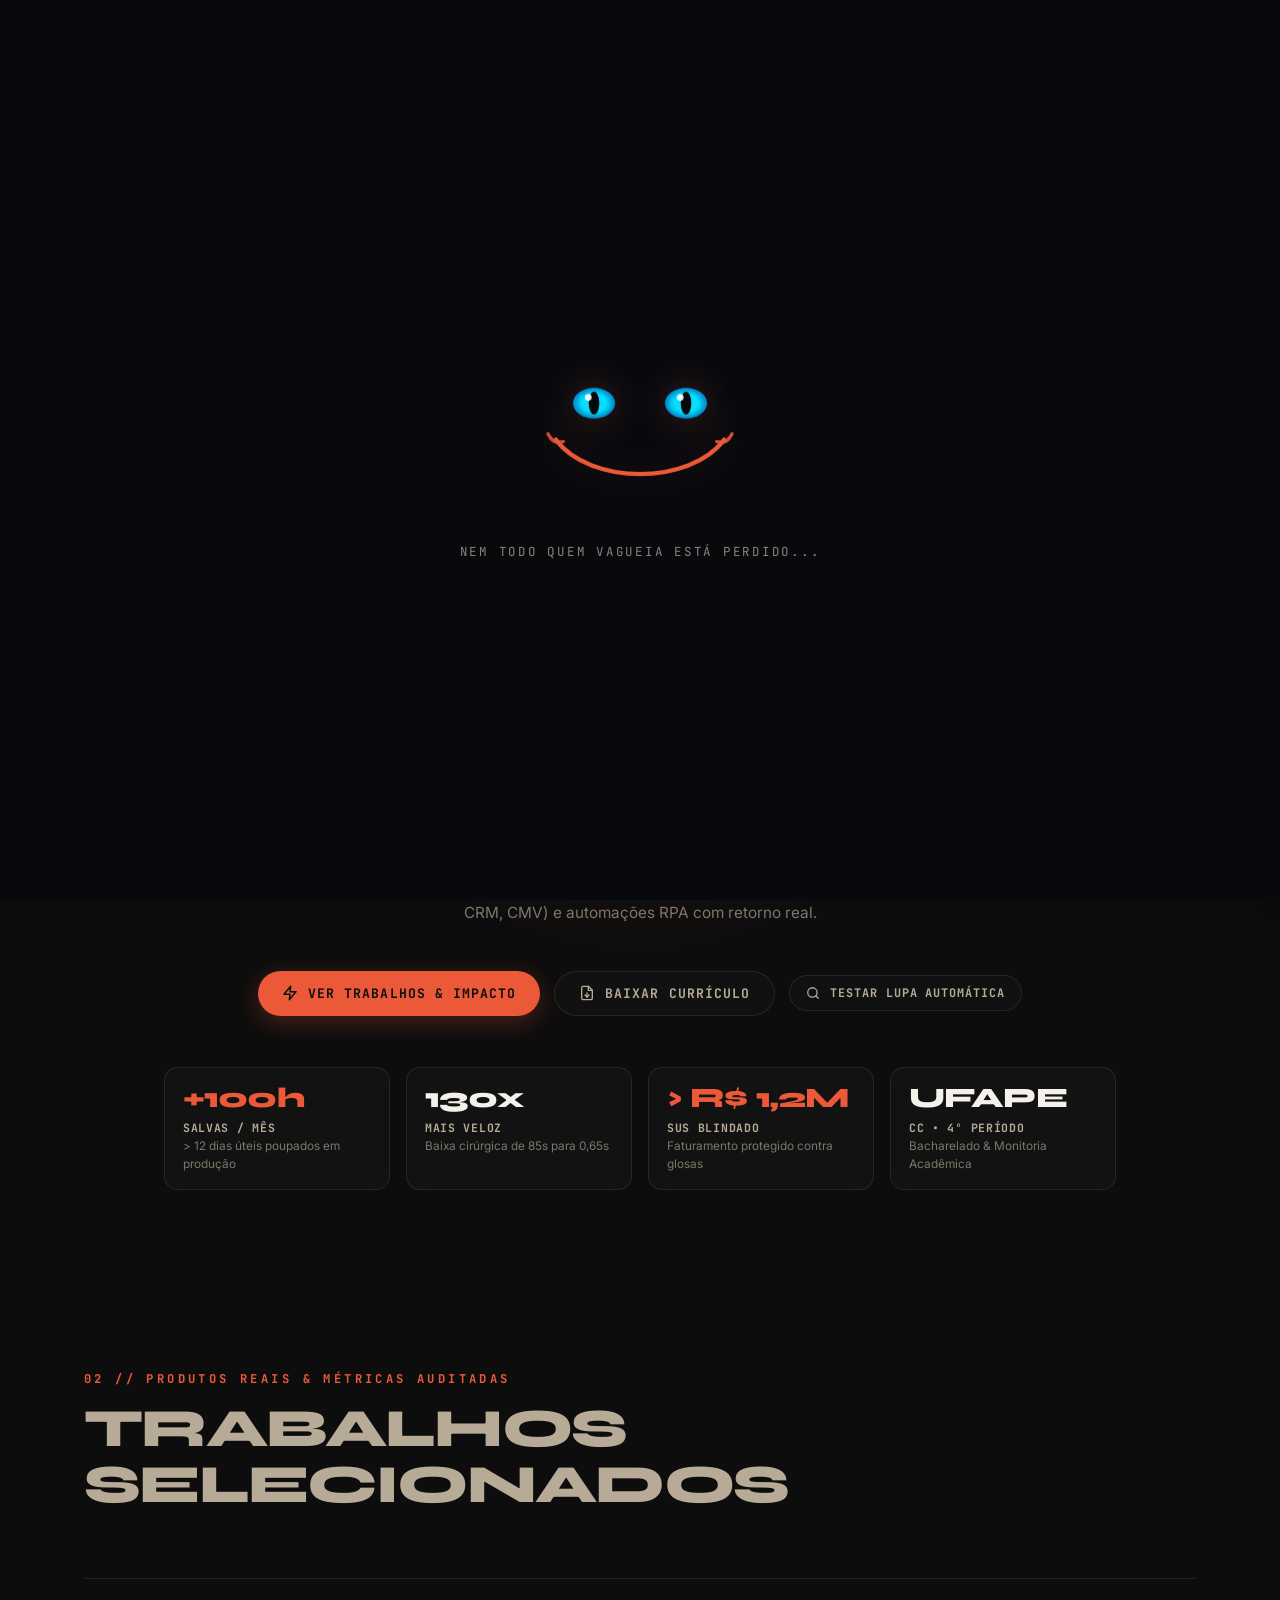
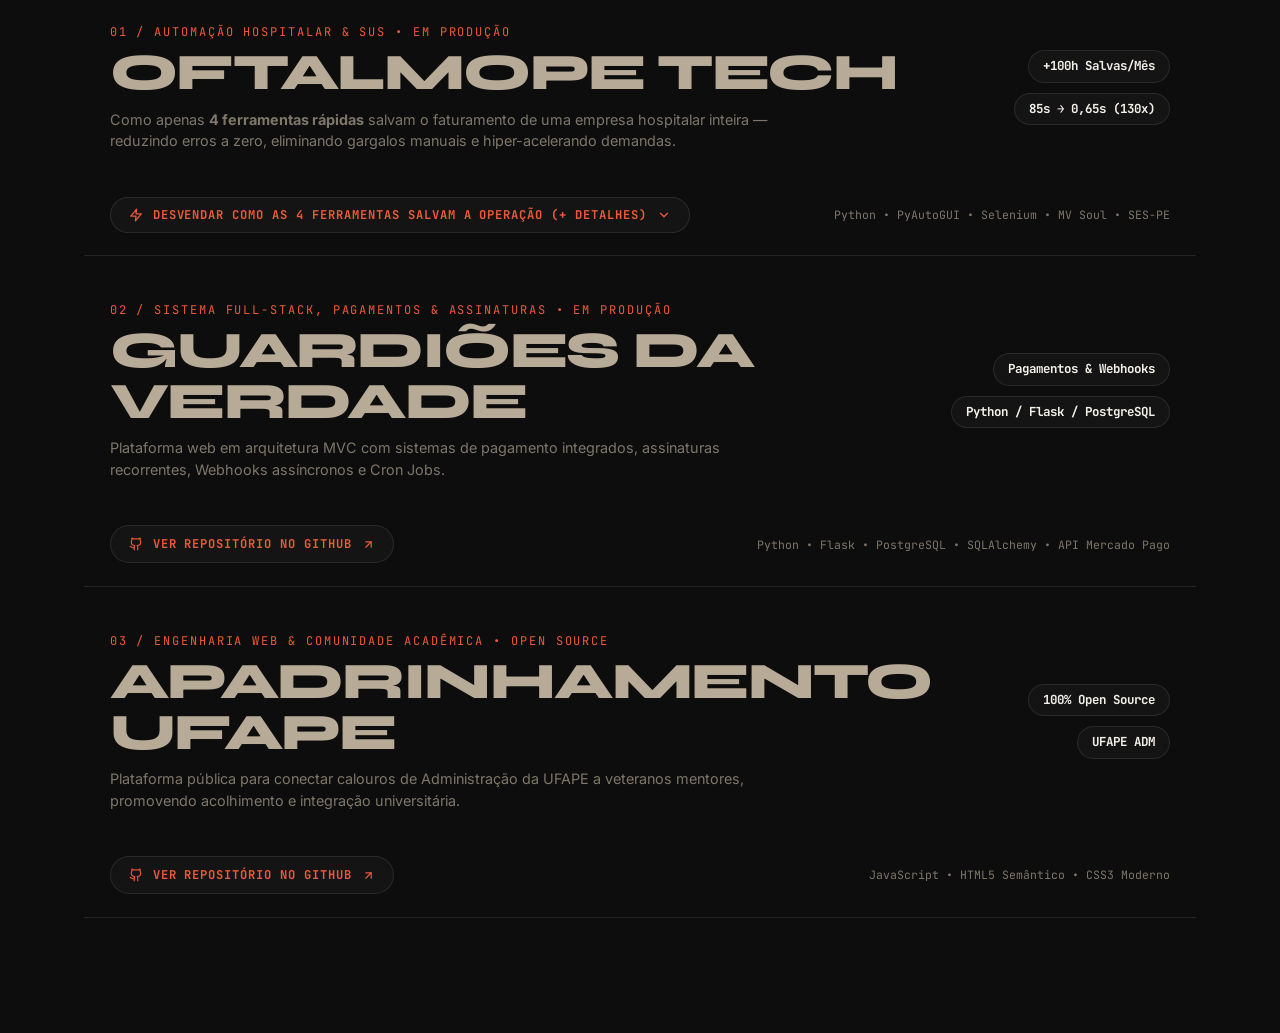
==== commit bc3ef7c1: "style(cv,portfolio): restaurar layout vertical limpo do CV, links sublinhados discretos, remover tod" ====
--- a/index.html
+++ b/index.html
@@ -3,7 +3,7 @@
 <head>
   <meta charset="UTF-8">
   <meta name="viewport" content="width=device-width, initial-scale=1.0">
-  <title>Kauã Vinicius • Engenharia de Software & Automação</title>
+  <title>Kauã Vinicius • Desenvolvedor de Software • Sistemas Corporativos • Engenharia RPA</title>
 
   <!-- Fontes: Syne (Monumental Display), Inter (UI/Editorial), JetBrains Mono (Tech/HUD) -->
   <link rel="preconnect" href="https://fonts.googleapis.com">
@@ -23,7 +23,7 @@
   <!-- ====================================================================
        1. PRELOADER DO GATO RISONHO (CHESHIRE AMIGÁVEL + LEVITAÇÃO SUAVE)
        ==================================================================== -->
-  <div class="cheshire-preloader" id="cheshirePreloader" title="Clique para pular">
+  <div class="cheshire-preloader" id="cheshirePreloader" title="Clique para avançar">
     <div class="cheshire-loader-stage">
       <svg class="cheshire-loader-svg" viewBox="0 0 240 150" xmlns="http://www.w3.org/2000/svg">
         <defs>
@@ -50,7 +50,6 @@
 
         <!-- Sorriso Largo, Suave e Carismático que se Abre Devagar -->
         <path class="cheshire-smile-path" d="M 32 86 C 68 134, 172 134, 208 86" />
-        <!-- Covinhas Simpáticas nas Pontas do Sorriso -->
         <path class="cheshire-smile-dimple" d="M 24 80 Q 30 92 40 88" />
         <path class="cheshire-smile-dimple" d="M 216 80 Q 210 92 200 88" />
       </svg>
@@ -72,7 +71,6 @@
       <div class="hud-brand" id="cheshireBrandBtn" title="Clique para ver o sorriso do Cheshire">
         <div class="cat-emblem-circle">
           <svg class="cat-emblem-svg" viewBox="0 0 36 36" fill="currentColor">
-            <!-- Silhueta de Gato Minimalista Estilo Minh Pham + Sorriso Cheshire -->
             <path d="M9 28 L11 11 L15.5 16.5 L20.5 16.5 L25 11 L27 28 Z" />
             <circle cx="15" cy="21" r="1.4" fill="var(--bg-color)" />
             <circle cx="21" cy="21" r="1.4" fill="var(--bg-color)" />
@@ -92,10 +90,13 @@
     </div>
 
     <div class="hud-row-bottom">
-      <!-- Canto Inferior Esquerdo: Ícones Sociais Empilhados -->
+      <!-- Canto Inferior Esquerdo: Ícones Sociais Empilhados (Zero Emojis) -->
       <div class="hud-socials">
         <a href="https://github.com/KauaVDSB" target="_blank" rel="noopener noreferrer" class="hud-social-btn" title="GitHub">
           <svg viewBox="0 0 24 24" fill="none" stroke="currentColor" stroke-width="2" stroke-linecap="round" stroke-linejoin="round"><path d="M15 22v-4a4.8 4.8 0 0 0-1-3.5c3 0 6-2 6-5.5.08-1.25-.27-2.48-1-3.5.28-1.15.28-2.35 0-3.5 0 0-1 0-3 1.5-2.64-.5-5.36-.5-8 0C6 2 5 2 5 2c-.3 1.15-.3 2.35 0 3.5A5.403 5.403 0 0 0 4 9c0 3.5 3 5.5 6 5.5-.39.49-.68 1.05-.85 1.65-.17.6-.22 1.23-.15 1.85v4"/><path d="M9 18c-4.51 2-5-2-7-2"/></svg>
+        </a>
+        <a href="https://www.linkedin.com/in/kaua-vinicius-dos-santos-barbosa" target="_blank" rel="noopener noreferrer" class="hud-social-btn" title="LinkedIn">
+          <svg viewBox="0 0 24 24" fill="none" stroke="currentColor" stroke-width="2" stroke-linecap="round" stroke-linejoin="round"><path d="M16 8a6 6 0 0 1 6 6v7h-4v-7a2 2 0 0 0-2-2 2 2 0 0 0-2 2v7h-4v-7a6 6 0 0 1 6-6z"/><rect width="4" height="12" x="2" y="9"/><circle cx="4" cy="4" r="2"/></svg>
         </a>
         <a href="mailto:kauavdsb.jobs@gmail.com" class="hud-social-btn" title="E-mail">
           <svg viewBox="0 0 24 24" fill="none" stroke="currentColor" stroke-width="2" stroke-linecap="round" stroke-linejoin="round"><rect width="20" height="16" x="2" y="4" rx="2"/><path d="m22 7-8.97 5.7a1.94 1.94 0 0 1-2.06 0L2 7"/></svg>
@@ -105,7 +106,6 @@
         </button>
       </div>
 
-      <!-- Espaço reservado para o botão flutuante do Design Lab no canto inferior direito -->
       <div></div>
     </div>
   </div>
@@ -132,7 +132,6 @@
 
         <!-- PALCO DE LUPA 1: TÍTULO MONUMENTAL CENTRAL -->
         <div class="mask-reveal-container hero-mask-box">
-          <!-- Camada Pública Visível -->
           <div class="public-layer">
             <span class="hero-eyebrow">K A U Ã &nbsp; V I N I C I U S</span>
             <h1 class="hero-monumental-title" id="heroPublicTitle">
@@ -144,7 +143,6 @@
             </h1>
           </div>
 
-          <!-- Camada Secreta Revelada pela Lupa Circular (Alto Contraste) -->
           <div class="secret-mask-layer" aria-hidden="true">
             <span class="hero-eyebrow">A L T E R &nbsp; E G O &nbsp; C H E S H I R E</span>
             <div class="hero-monumental-title" id="heroSecretTitle">
@@ -157,11 +155,11 @@
           </div>
         </div>
 
-        <!-- PALCO DE LUPA 2: BIO CONCISA (CC 4º PERÍODO UFAPE) -->
+        <!-- PALCO DE LUPA 2: BIO CONCISA -->
         <div class="mask-reveal-container hero-bio-mask-box">
           <div class="public-layer">
             <p class="hero-bio-text">
-              Estudante de <strong>Ciência da Computação (4º período) na UFAPE</strong>, Monitor Acadêmico e Técnico em Desenvolvimento de Sistemas (ETE-AVS). Transformo gargalos complexos em automações ultrarrápidas e produtos com ROI real.
+              Estudante de <strong>Ciência da Computação (4º período) na UFAPE</strong>, Monitor Acadêmico e Técnico em Desenvolvimento de Sistemas. Desenvolvo sistemas corporativos (ERP, CRM, CMV) e automações RPA com retorno real.
             </p>
           </div>
           <div class="secret-mask-layer" aria-hidden="true" style="padding: 1rem 1.5rem;">
@@ -171,20 +169,23 @@
           </div>
         </div>
 
-        <!-- CTAs Principais -->
+        <!-- CTAs Principais com Ícones SVG Profissionais -->
         <div class="hero-actions-bar">
           <a href="#cases" class="btn btn-primary">
-            ⚡ Ver Trabalhos & Impacto
+            <svg width="16" height="16" viewBox="0 0 24 24" fill="none" stroke="currentColor" stroke-width="2.2" stroke-linecap="round" stroke-linejoin="round"><polygon points="13 2 3 14 12 14 11 22 21 10 12 10 13 2"/></svg>
+            <span>Ver Trabalhos & Impacto</span>
           </a>
           <button class="btn btn-outline" data-action="open-resume">
-            📄 Baixar Currículo
+            <svg width="16" height="16" viewBox="0 0 24 24" fill="none" stroke="currentColor" stroke-width="2" stroke-linecap="round" stroke-linejoin="round"><path d="M14 2H6a2 2 0 0 0-2 2v16a2 2 0 0 0 2 2h12a2 2 0 0 0 2-2V8z"/><polyline points="14 2 14 8 20 8"/><line x1="12" y1="18" x2="12" y2="12"/><polyline points="9 15 12 18 15 15"/></svg>
+            <span>Baixar Currículo</span>
           </button>
           <button class="btn btn-outline btn-sm" id="toggleLupaDemoBtn" title="Faz a lupa passear automaticamente pelo título">
-            🔍 Testar Lupa Automática
-          </button>
-        </div>
-
-        <!-- Pílulas Flutuantes (Levitação Misteriosa) -->
+            <svg width="14" height="14" viewBox="0 0 24 24" fill="none" stroke="currentColor" stroke-width="2.2" stroke-linecap="round" stroke-linejoin="round"><circle cx="11" cy="11" r="8"/><line x1="21" y1="21" x2="16.65" y2="16.65"/></svg>
+            <span>Testar Lupa Automática</span>
+          </button>
+        </div>
+
+        <!-- Pílulas Flutuantes -->
         <div class="hero-floating-pills">
           <div class="floating-stat-pill">
             <div class="f-stat-num accent">+100h</div>
@@ -216,7 +217,6 @@
 
     <!-- ==================================================================
          SEÇÃO 2: CASES DE IMPACTO REAL (DUAL VIEW: CASE-01 & CASE-02)
-         OftalmoPE enxuto de início e expansível sob demanda ("4 ferramentas")
          ================================================================== -->
     <section class="cases-section" id="cases">
       <div class="container">
@@ -231,10 +231,9 @@
              ============================================================== -->
         <div class="cases-view-editorial">
 
-          <!-- CASE 1: OFTALMOPE TECH (ENXUTO + LUPA + ACORDEÃO EXPANSÍVEL) -->
+          <!-- CASE 1: OFTALMOPE TECH -->
           <article class="editorial-case-item">
             <div class="mask-reveal-container">
-              <!-- Camada Pública -->
               <div class="public-layer editorial-case-row">
                 <div class="editorial-case-left">
                   <span class="editorial-case-index">01 / AUTOMAÇÃO HOSPITALAR & SUS • EM PRODUÇÃO</span>
@@ -249,14 +248,13 @@
                 </div>
               </div>
 
-              <!-- Camada Secreta da Lupa -->
               <div class="secret-mask-layer" aria-hidden="true">
                 <div class="editorial-case-row">
                   <div class="editorial-case-left">
                     <span class="editorial-case-index">SEGREDO DE BASTIDOR // ROI AUDITADO EM PRODUÇÃO</span>
                     <h3 class="editorial-case-title">4 ROBÔS + SENTINEL HUB</h3>
                     <p class="editorial-case-Pitch" style="font-weight: 700;">
-                      +R$ 2.501/mês de ROI direto em folha • > R$ 1,2 Milhão/mês blindados no SUS • 100% Local (Zero PII em Nuvem / LGPD).
+                      +R$ 2.501/mês de ROI direto em folha • > R$ 1,2 Milhão/mês blindados no SUS • Gestão de Licenciamento & 100% LGPD Local.
                     </p>
                   </div>
                   <div class="editorial-case-right">
@@ -267,22 +265,21 @@
               </div>
             </div>
 
-            <!-- Barra de Ação: Expandir detalhes das 4 ferramentas sob demanda -->
             <div class="editorial-actions-strip">
               <button class="oftalmo-expand-trigger" data-toggle-oftalmo="oftalmoDrawerEditorial">
-                <span>⚡ Desvendar como as 4 ferramentas salvam a operação (+ Detalhes)</span>
-                <span class="chevron">▼</span>
+                <svg width="14" height="14" viewBox="0 0 24 24" fill="none" stroke="currentColor" stroke-width="2.2" stroke-linecap="round" stroke-linejoin="round"><polygon points="13 2 3 14 12 14 11 22 21 10 12 10 13 2"/></svg>
+                <span>Desvendar como as 4 ferramentas salvam a operação (+ Detalhes)</span>
+                <svg class="chevron" width="14" height="14" viewBox="0 0 24 24" fill="none" stroke="currentColor" stroke-width="2.2" stroke-linecap="round" stroke-linejoin="round"><polyline points="6 9 12 15 18 9"/></svg>
               </button>
               <span style="font-family: var(--font-mono); font-size: 0.72rem; color: var(--text-muted);">
                 Python • PyAutoGUI • Selenium • MV Soul • SES-PE
               </span>
             </div>
 
-            <!-- Gaveta Expansível (Acordeão Suave) -->
             <div class="oftalmo-drawer" id="oftalmoDrawerEditorial">
               <div class="oftalmo-drawer-inner">
                 <p class="oftalmo-story-lead">
-                  <strong>O Diagnóstico & A Virada:</strong> Antes, mais de 5.770 procedimentos mensais exigiam digitação braçal repetitiva entre o sistema MV Soul e os portais da SES-PE (85 segundos por cirurgia). Desenvolvi por iniciativa própria 4 ferramentas cirúrgicas governadas localmente pelo <strong>Sentinel Hub</strong>:
+                  <strong>O Diagnóstico & A Virada:</strong> Antes, mais de 5.770 procedimentos mensais exigiam digitação braçal repetitiva entre o sistema MV Soul e os portais da SES-PE (85 segundos por cirurgia). Desenvolvi a suíte <strong>OftalmoPE Tech (4 ferramentas + painel de governança Sentinel Hub)</strong>:
                 </p>
                 <div class="oftalmo-4tools-grid">
                   <div class="mini-tool-card">
@@ -311,22 +308,67 @@
 
                   <div class="mini-tool-card">
                     <div class="mini-tool-top">
-                      <span class="mini-tool-name">4. OpenLEA</span>
-                      <span class="mini-tool-speed">Ergonomia</span>
+                      <span class="mini-tool-name">4. OpenLEA + Sentinel</span>
+                      <span class="mini-tool-speed">Licenças & LGPD</span>
                     </div>
-                    <p class="mini-tool-desc">1.350 procedimentos/mês assistidos + <strong>Sentinel Hub</strong> (auditoria local e Zero PII em nuvem).</p>
+                    <p class="mini-tool-desc">1.350 exames/mês assistidos + <strong>Sentinel Hub</strong> (gestão de licenciamento de softwares, auditoria local e Zero PII em nuvem).</p>
                   </div>
                 </div>
               </div>
             </div>
           </article>
 
-          <!-- CASE 2: SISTEMA DE APADRINHAMENTO UFAPE ADM -->
+          <!-- CASE 2: GUARDIÕES DA VERDADE -->
           <article class="editorial-case-item">
             <div class="mask-reveal-container">
               <div class="public-layer editorial-case-row">
                 <div class="editorial-case-left">
-                  <span class="editorial-case-index">02 / ENGENHARIA WEB & COMUNIDADE ACADÊMICA • OPEN SOURCE</span>
+                  <span class="editorial-case-index">02 / SISTEMA FULL-STACK, PAGAMENTOS & ASSINATURAS • EM PRODUÇÃO</span>
+                  <h3 class="editorial-case-title">GUARDIÕES DA VERDADE</h3>
+                  <p class="editorial-case-Pitch">
+                    Plataforma web em arquitetura MVC com sistemas de pagamento integrados, assinaturas recorrentes, Webhooks assíncronos e Cron Jobs.
+                  </p>
+                </div>
+                <div class="editorial-case-right">
+                  <span class="editorial-metric-pill">Pagamentos & Webhooks</span>
+                  <span class="editorial-metric-pill">Python / Flask / PostgreSQL</span>
+                </div>
+              </div>
+
+              <div class="secret-mask-layer" aria-hidden="true">
+                <div class="editorial-case-row">
+                  <div class="editorial-case-left">
+                    <span class="editorial-case-index">ENGENHARIA FINANCEIRA // INTEGRAÇÃO MERCADO PAGO</span>
+                    <h3 class="editorial-case-title">TRANSAÇÕES & SEGURANÇA</h3>
+                    <p class="editorial-case-Pitch" style="font-weight: 700;">
+                      Validação criptográfica rigorosa de tokens nos payloads financeiros, prevenindo requisições forjadas e automatizando conciliações.
+                    </p>
+                  </div>
+                  <div class="editorial-case-right">
+                    <span class="editorial-metric-pill" style="border-color: currentColor;">Cron Jobs Ativos</span>
+                  </div>
+                </div>
+              </div>
+            </div>
+
+            <div class="editorial-actions-strip">
+              <a href="https://github.com/oMatheus13/guardioesverdade" target="_blank" rel="noopener noreferrer" class="oftalmo-expand-trigger">
+                <svg width="14" height="14" viewBox="0 0 24 24" fill="none" stroke="currentColor" stroke-width="2" stroke-linecap="round" stroke-linejoin="round"><path d="M15 22v-4a4.8 4.8 0 0 0-1-3.5c3 0 6-2 6-5.5.08-1.25-.27-2.48-1-3.5.28-1.15.28-2.35 0-3.5 0 0-1 0-3 1.5-2.64-.5-5.36-.5-8 0C6 2 5 2 5 2c-.3 1.15-.3 2.35 0 3.5A5.403 5.403 0 0 0 4 9c0 3.5 3 5.5 6 5.5-.39.49-.68 1.05-.85 1.65-.17.6-.22 1.23-.15 1.85v4"/><path d="M9 18c-4.51 2-5-2-7-2"/></svg>
+                <span>Ver Repositório no GitHub</span>
+                <svg width="13" height="13" viewBox="0 0 24 24" fill="none" stroke="currentColor" stroke-width="2.2" stroke-linecap="round" stroke-linejoin="round"><line x1="7" y1="17" x2="17" y2="7"/><polyline points="7 7 17 7 17 17"/></svg>
+              </a>
+              <span style="font-family: var(--font-mono); font-size: 0.72rem; color: var(--text-muted);">
+                Python • Flask • PostgreSQL • SQLAlchemy • API Mercado Pago
+              </span>
+            </div>
+          </article>
+
+          <!-- CASE 3: SISTEMA DE APADRINHAMENTO UFAPE ADM -->
+          <article class="editorial-case-item">
+            <div class="mask-reveal-container">
+              <div class="public-layer editorial-case-row">
+                <div class="editorial-case-left">
+                  <span class="editorial-case-index">03 / ENGENHARIA WEB & COMUNIDADE ACADÊMICA • OPEN SOURCE</span>
                   <h3 class="editorial-case-title">APADRINHAMENTO UFAPE</h3>
                   <p class="editorial-case-Pitch">
                     Plataforma pública para conectar calouros de Administração da UFAPE a veteranos mentores, promovendo acolhimento e integração universitária.
@@ -356,46 +398,13 @@
 
             <div class="editorial-actions-strip">
               <a href="https://github.com/KauaVDSB/sistema-apadrinhamento-ufape-adm" target="_blank" rel="noopener noreferrer" class="oftalmo-expand-trigger">
-                <span>🐙 Explorar Repositório no GitHub</span>
-                <span>↗</span>
+                <svg width="14" height="14" viewBox="0 0 24 24" fill="none" stroke="currentColor" stroke-width="2" stroke-linecap="round" stroke-linejoin="round"><path d="M15 22v-4a4.8 4.8 0 0 0-1-3.5c3 0 6-2 6-5.5.08-1.25-.27-2.48-1-3.5.28-1.15.28-2.35 0-3.5 0 0-1 0-3 1.5-2.64-.5-5.36-.5-8 0C6 2 5 2 5 2c-.3 1.15-.3 2.35 0 3.5A5.403 5.403 0 0 0 4 9c0 3.5 3 5.5 6 5.5-.39.49-.68 1.05-.85 1.65-.17.6-.22 1.23-.15 1.85v4"/><path d="M9 18c-4.51 2-5-2-7-2"/></svg>
+                <span>Ver Repositório no GitHub</span>
+                <svg width="13" height="13" viewBox="0 0 24 24" fill="none" stroke="currentColor" stroke-width="2.2" stroke-linecap="round" stroke-linejoin="round"><line x1="7" y1="17" x2="17" y2="7"/><polyline points="7 7 17 7 17 17"/></svg>
               </a>
               <span style="font-family: var(--font-mono); font-size: 0.72rem; color: var(--text-muted);">
                 JavaScript • HTML5 Semântico • CSS3 Moderno
               </span>
-            </div>
-          </article>
-
-          <!-- CASE 3: DOUGLAS BLOG -->
-          <article class="editorial-case-item">
-            <div class="mask-reveal-container">
-              <div class="public-layer editorial-case-row">
-                <div class="editorial-case-left">
-                  <span class="editorial-case-index">03 / PLATAFORMA EDUCACIONAL • FREELANCE</span>
-                  <h3 class="editorial-case-title">DOUGLAS BLOG</h3>
-                  <p class="editorial-case-Pitch">
-                    Primeiro projeto web comercial entregue no início de 2025: portal de artigos e ensino de Física com leitura fluida e publicação dinâmica.
-                  </p>
-                </div>
-                <div class="editorial-case-right">
-                  <span class="editorial-metric-pill">1º Freelance Web</span>
-                  <span class="editorial-metric-pill">Ensino de Física</span>
-                </div>
-              </div>
-
-              <div class="secret-mask-layer" aria-hidden="true">
-                <div class="editorial-case-row">
-                  <div class="editorial-case-left">
-                    <span class="editorial-case-index">MARCO INICIAL // INÍCIO DE 2025</span>
-                    <h3 class="editorial-case-title">ONDE TUDO COMEÇOU NA WEB</h3>
-                    <p class="editorial-case-Pitch" style="font-weight: 700;">
-                      Transformando a didática de um professor de Física em uma plataforma digital sob medida.
-                    </p>
-                  </div>
-                  <div class="editorial-case-right">
-                    <span class="editorial-metric-pill" style="border-color: currentColor;">Produção 2025</span>
-                  </div>
-                </div>
-              </div>
             </div>
           </article>
 
@@ -420,15 +429,16 @@
                 <span class="editorial-case-index">IMPACTO AUDITADO</span>
                 <h3 class="editorial-case-title" style="margin: 8px 0;">130X MAIS VELOZ • ZERO GLOSAS</h3>
                 <p class="editorial-case-Pitch" style="font-weight: 700;">
-                  Economia direta de folha + governança local Sentinel Hub (100% LGPD, Zero PII em nuvem).
+                  Economia direta de folha + governança local Sentinel Hub (licenciamento de softwares e 100% LGPD local).
                 </p>
               </div>
             </div>
 
             <div style="margin-top: 1.2rem;">
               <button class="oftalmo-expand-trigger" data-toggle-oftalmo="oftalmoDrawerBento">
-                <span>⚡ Ver as 4 Ferramentas em Detalhes</span>
-                <span class="chevron">▼</span>
+                <svg width="14" height="14" viewBox="0 0 24 24" fill="none" stroke="currentColor" stroke-width="2.2" stroke-linecap="round" stroke-linejoin="round"><polygon points="13 2 3 14 12 14 11 22 21 10 12 10 13 2"/></svg>
+                <span>Ver as 4 Ferramentas em Detalhes</span>
+                <svg class="chevron" width="14" height="14" viewBox="0 0 24 24" fill="none" stroke="currentColor" stroke-width="2.2" stroke-linecap="round" stroke-linejoin="round"><polyline points="6 9 12 15 18 9"/></svg>
               </button>
             </div>
 
@@ -449,36 +459,39 @@
                   </div>
                   <div class="mini-tool-card">
                     <div class="mini-tool-top"><span class="mini-tool-name">OpenLEA + Sentinel</span><span class="mini-tool-speed">LGPD</span></div>
-                    <p class="mini-tool-desc">1.350 exames/mês com ergonomia e auditoria 100% local.</p>
+                    <p class="mini-tool-desc">1.350 exames/mês + gestão de licenciamento e auditoria local.</p>
                   </div>
                 </div>
               </div>
             </div>
           </article>
 
-          <!-- Bento 2: UFAPE -->
+          <!-- Bento 2: Guardiões da Verdade -->
           <article class="bento-case-card half floating-element-delayed">
-            <span class="editorial-case-index">02 / OPEN SOURCE • UFAPE</span>
+            <span class="editorial-case-index">02 / FULL-STACK & PAGAMENTOS</span>
+            <h3 class="editorial-case-title" style="font-size: 1.9rem; margin: 10px 0;">GUARDIÕES DA VERDADE</h3>
+            <p class="editorial-case-Pitch" style="margin-bottom: 1.4rem;">
+              Plataforma web em produção com pagamentos integrados, assinaturas, Webhooks assíncronos e Cron Jobs.
+            </p>
+            <a href="https://github.com/oMatheus13/guardioesverdade" target="_blank" rel="noopener noreferrer" class="oftalmo-expand-trigger">
+              <svg width="14" height="14" viewBox="0 0 24 24" fill="none" stroke="currentColor" stroke-width="2" stroke-linecap="round" stroke-linejoin="round"><path d="M15 22v-4a4.8 4.8 0 0 0-1-3.5c3 0 6-2 6-5.5.08-1.25-.27-2.48-1-3.5.28-1.15.28-2.35 0-3.5 0 0-1 0-3 1.5-2.64-.5-5.36-.5-8 0C6 2 5 2 5 2c-.3 1.15-.3 2.35 0 3.5A5.403 5.403 0 0 0 4 9c0 3.5 3 5.5 6 5.5-.39.49-.68 1.05-.85 1.65-.17.6-.22 1.23-.15 1.85v4"/><path d="M9 18c-4.51 2-5-2-7-2"/></svg>
+              <span>Repositório GitHub</span>
+            </a>
+          </article>
+
+          <!-- Bento 3: UFAPE -->
+          <article class="bento-case-card half floating-element">
+            <span class="editorial-case-index">03 / OPEN SOURCE • UFAPE</span>
             <h3 class="editorial-case-title" style="font-size: 1.9rem; margin: 10px 0;">APADRINHAMENTO UFAPE ADM</h3>
             <p class="editorial-case-Pitch" style="margin-bottom: 1.4rem;">
               Sistema público que conecta calouros do curso de Administração da UFAPE a mentores veteranos.
             </p>
             <a href="https://github.com/KauaVDSB/sistema-apadrinhamento-ufape-adm" target="_blank" rel="noopener noreferrer" class="oftalmo-expand-trigger">
-              <span>🐙 Repositório GitHub</span>
-              <span>↗</span>
+              <svg width="14" height="14" viewBox="0 0 24 24" fill="none" stroke="currentColor" stroke-width="2" stroke-linecap="round" stroke-linejoin="round"><path d="M15 22v-4a4.8 4.8 0 0 0-1-3.5c3 0 6-2 6-5.5.08-1.25-.27-2.48-1-3.5.28-1.15.28-2.35 0-3.5 0 0-1 0-3 1.5-2.64-.5-5.36-.5-8 0C6 2 5 2 5 2c-.3 1.15-.3 2.35 0 3.5A5.403 5.403 0 0 0 4 9c0 3.5 3 5.5 6 5.5-.39.49-.68 1.05-.85 1.65-.17.6-.22 1.23-.15 1.85v4"/><path d="M9 18c-4.51 2-5-2-7-2"/></svg>
+              <span>Repositório GitHub</span>
             </a>
           </article>
 
-          <!-- Bento 3: DouglasBlog -->
-          <article class="bento-case-card half floating-element">
-            <span class="editorial-case-index">03 / FREELANCE WEB • 2025</span>
-            <h3 class="editorial-case-title" style="font-size: 1.9rem; margin: 10px 0;">DOUGLAS BLOG</h3>
-            <p class="editorial-case-Pitch" style="margin-bottom: 1.4rem;">
-              Plataforma web desenvolvida para um professor de Física, marcando o início dos projetos freelances em 2025.
-            </p>
-            <span class="editorial-metric-pill">Plataforma Educacional Entregue</span>
-          </article>
-
         </div>
 
       </div>
@@ -487,7 +500,7 @@
   </main>
 
   <!-- ====================================================================
-       PAINEL FLUTUANTE DE EDIÇÃO AO VIVO (COM IDS PARA ESCOLHA RÁPIDA)
+       PAINEL FLUTUANTE DE EDIÇÃO AO VIVO (COM IDS E ZERO EMOJIS)
        ==================================================================== -->
   <button class="lab-floating-trigger" id="labTrigger" title="Atalho: Tecla D ou L">
     <svg viewBox="0 0 24 24">
@@ -506,10 +519,11 @@
         <h3 class="lab-title">Painel de Decisão Ao Vivo</h3>
         <div class="lab-subtitle">Teste cada ID na tela e me envie seus favoritos</div>
       </div>
-      <button class="lab-close-btn" id="labCloseBtn" title="Fechar (ESC)">✕</button>
+      <button class="lab-close-btn" id="labCloseBtn" title="Fechar (ESC)">
+        <svg width="14" height="14" viewBox="0 0 24 24" fill="none" stroke="currentColor" stroke-width="2.2" stroke-linecap="round" stroke-linejoin="round"><line x1="18" y1="6" x2="6" y2="18"/><line x1="6" y1="6" x2="18" y2="18"/></svg>
+      </button>
     </header>
 
-    <!-- Barra com os IDs atualmente ativos para copiar com 1 clique -->
     <div class="lab-active-ids-bar">
       <span class="lab-ids-code" id="activeIdsCode">PAL-01 | DARK | TXT-01 | CASE-01 | PART-01 | LUPA-MD</span>
       <button class="lab-copy-ids-btn" id="copyActiveIdsBtn">Copiar IDs</button>
@@ -517,17 +531,16 @@
 
     <div class="lab-body">
 
-      <!-- 1. ANIMAÇÃO DO PRELOADER DO GATO RISONHO -->
       <div>
         <div class="lab-group-title">
           <span>1. Loader do Gato Risonho (LOADER-01)</span>
         </div>
         <button class="btn btn-primary" id="replayLoaderBtn" style="width: 100%; padding: 11px;">
-          ▶️ Reproduzir Sorriso & Levitação Agora
+          <svg width="14" height="14" viewBox="0 0 24 24" fill="none" stroke="currentColor" stroke-width="2.2" stroke-linecap="round" stroke-linejoin="round"><polygon points="5 3 19 12 5 21 5 3"/></svg>
+          <span>Reproduzir Sorriso & Levitação Agora</span>
         </button>
       </div>
 
-      <!-- 2. PALETAS DE ALTO CONTRASTE (PAL-01 A PAL-04) -->
       <div>
         <div class="lab-group-title">
           <span>2. Paleta de Cores (ID: PAL)</span>
@@ -587,19 +600,17 @@
         </div>
       </div>
 
-      <!-- 3. MODO DE LUZ (DARK / LIGHT / SYSTEM) -->
       <div>
         <div class="lab-group-title">
           <span>3. Modo de Luz</span>
         </div>
         <div class="lab-segmented-row">
-          <button class="lab-seg-btn active" data-lab-mode="dark">ESCRO (DARK)</button>
+          <button class="lab-seg-btn active" data-lab-mode="dark">ESCURO (DARK)</button>
           <button class="lab-seg-btn" data-lab-mode="light">CLARO (#F0EDE8)</button>
           <button class="lab-seg-btn" data-lab-mode="system">SISTEMA</button>
         </div>
       </div>
 
-      <!-- 4. FRASES DA LUPA REVELADORA NO HERO (TXT-01 A TXT-04) -->
       <div>
         <div class="lab-group-title">
           <span>4. Frase Visível vs Segredo da Lupa (ID: TXT)</span>
@@ -639,7 +650,6 @@
         </div>
       </div>
 
-      <!-- 5. LAYOUT DA SEÇÃO DE CASES (CASE-01 VS CASE-02) -->
       <div>
         <div class="lab-group-title">
           <span>5. Estilo dos Cases (ID: CASE)</span>
@@ -663,7 +673,6 @@
         </div>
       </div>
 
-      <!-- 6. PARTÍCULAS FLUTUANTES (PART-01 A PART-03) -->
       <div>
         <div class="lab-group-title">
           <span>6. Partículas Flutuantes (ID: PART)</span>
@@ -675,7 +684,6 @@
         </div>
       </div>
 
-      <!-- 7. TAMANHO DA LUPA (LUPA-SM / MD / LG) -->
       <div>
         <div class="lab-group-title">
           <span>7. Diâmetro da Lupa (ID: LUPA)</span>
@@ -687,7 +695,6 @@
         </div>
       </div>
 
-      <!-- 8. CORES LIVRES EM TEMPO REAL -->
       <div>
         <div class="lab-group-title">
           <span>8. Ajuste Livre de Cores</span>
@@ -714,53 +721,57 @@
   </aside>
 
   <!-- ====================================================================
-       MODAL DE VISUALIZAÇÃO & DOWNLOAD DO CURRÍCULO
+       MODAL DE VISUALIZAÇÃO & DOWNLOAD DO CURRÍCULO (ZERO EMOJIS)
        ==================================================================== -->
   <div class="modal-overlay" id="resumeModal">
     <div class="modal-content">
       <header class="modal-header">
         <div>
           <h3 style="font-family: var(--font-display); font-size: 1.15rem; color: var(--text-bright);">Currículo • Kauã Vinicius</h3>
-          <span style="font-size: 0.76rem; color: var(--text-muted);">Ciência da Computação (UFAPE) & Automação Hospitalar</span>
+          <span style="font-size: 0.76rem; color: var(--text-muted);">Desenvolvedor de Software • Sistemas Corporativos • Engenharia RPA</span>
         </div>
         <div style="display: flex; gap: 8px;">
           <a href="/cv.html" target="_blank" class="btn btn-primary btn-sm">
-            🖨️ Abrir PDF / A4
+            <svg width="14" height="14" viewBox="0 0 24 24" fill="none" stroke="currentColor" stroke-width="2" stroke-linecap="round" stroke-linejoin="round"><polyline points="6 9 6 2 18 2 18 9"/><path d="M6 18H4a2 2 0 0 1-2-2v-5a2 2 0 0 1 2-2h16a2 2 0 0 1 2 2v5a2 2 0 0 1-2 2h-2"/><rect x="6" y="14" width="12" height="8"/></svg>
+            <span>Abrir PDF / A4</span>
           </a>
-          <button class="modal-close-btn" id="closeResumeModal">✕</button>
+          <button class="modal-close-btn" id="closeResumeModal">
+            <svg width="14" height="14" viewBox="0 0 24 24" fill="none" stroke="currentColor" stroke-width="2.2" stroke-linecap="round" stroke-linejoin="round"><line x1="18" y1="6" x2="6" y2="18"/><line x1="6" y1="6" x2="18" y2="18"/></svg>
+          </button>
         </div>
       </header>
 
       <div class="modal-body">
         <div style="border-bottom: 1px solid var(--border-color); padding-bottom: 14px; margin-bottom: 16px;">
           <h2 style="font-size: 1.3rem; color: var(--text-bright); margin-bottom: 4px;">Kauã Vinicius dos Santos Barbosa</h2>
-          <p style="font-size: 0.88rem; color: var(--accent-color); font-weight: 700;">Desenvolvedor de Software • RPA Hospitalar (SUS) • Ciência da Computação (UFAPE)</p>
-          <p style="font-size: 0.8rem; color: var(--text-muted); margin-top: 4px;">19 anos • Garanhuns, PE • kauavdsb.jobs@gmail.com • github.com/KauaVDSB</p>
+          <p style="font-size: 0.88rem; color: var(--accent-color); font-weight: 700;">Desenvolvedor de Software • Sistemas Corporativos • Engenharia RPA</p>
+          <p style="font-size: 0.8rem; color: var(--text-muted); margin-top: 4px;">
+            Garanhuns, PE • (87) 98116-0119 • kauavdsb.jobs@gmail.com •
+            <a href="https://www.linkedin.com/in/kaua-vinicius-dos-santos-barbosa" target="_blank" style="text-decoration: underline;">LinkedIn</a>
+          </p>
         </div>
 
         <div style="margin-bottom: 16px;">
-          <h4 style="font-family: var(--font-mono); font-size: 0.82rem; color: var(--text-bright); margin-bottom: 8px; text-transform: uppercase;">Impacto Real em Produção (OftalmoPE Tech)</h4>
+          <h4 style="font-family: var(--font-mono); font-size: 0.82rem; color: var(--text-bright); margin-bottom: 8px; text-transform: uppercase;">Experiência & Sistemas em Produção</h4>
           <ul style="font-size: 0.86rem; color: var(--text-main); line-height: 1.65; list-style: disc; padding-left: 20px;">
-            <li><strong>4 ferramentas rápidas</strong> que salvam o faturamento hospitalar, devolvendo <strong>+100 horas úteis/mês</strong>.</li>
-            <li><strong>FinalizaMV:</strong> Baixa cirúrgica reduzida de 85s para <strong>0,65s</strong> (130x mais rápida) em 1.440 cirurgias/mês.</li>
-            <li><strong>SolicitaAPAC:</strong> Emissão de APACs reduzida de 80s para <strong>1,10s</strong> com trava preventiva contra glosas.</li>
-            <li><strong>Sentinel Hub:</strong> Governança 100% local (Zero PII em nuvem / LGPD) protegendo > R$ 1,2 milhão/mês no SUS.</li>
+            <li><strong>OftalmoPE Tech (4 ferramentas + painel de governança):</strong> Resgatando +100h úteis/mês, reduzindo o tempo de baixa cirúrgica em 130x (0,65s) e blindando milhões de reais por mês no faturamento SUS.</li>
+            <li><strong>Sentinel Hub:</strong> Governança técnica, <strong>gerenciamento de licenciamento de softwares</strong> e conformidade LGPD 100% local (Zero PII em nuvem).</li>
+            <li><strong><a href="https://github.com/oMatheus13/guardioesverdade" target="_blank" style="text-decoration: underline;">Guardiões da Verdade</a>:</strong> Plataforma em produção com <strong>pagamentos integrados, assinaturas, Webhooks e Cron Jobs</strong>.</li>
           </ul>
         </div>
 
         <div style="margin-bottom: 16px;">
-          <h4 style="font-family: var(--font-mono); font-size: 0.82rem; color: var(--text-bright); margin-bottom: 8px; text-transform: uppercase;">Formação & Monitorias</h4>
+          <h4 style="font-family: var(--font-mono); font-size: 0.82rem; color: var(--text-bright); margin-bottom: 8px; text-transform: uppercase;">Formação (2025 – 2029) & Monitorias</h4>
           <ul style="font-size: 0.86rem; color: var(--text-main); line-height: 1.65; list-style: disc; padding-left: 20px;">
-            <li><strong>Bacharelado em Ciência da Computação:</strong> UFAPE (4º período atual).</li>
-            <li><strong>Monitor de Ciência da Computação (UFAPE):</strong> Atuante desde o 2º período até o 4º período atual.</li>
-            <li><strong>Técnico em Desenvolvimento de Sistemas:</strong> ETE Ariano Vilar Suassuna (concluído em 2024, ex-monitor de Matemática).</li>
-            <li><strong>Extensão FACEPE:</strong> 2 projetos simultâneos (bolsista e voluntário) com Arduino, sensores e impressão 3D.</li>
+            <li><strong>Bacharelado em Ciência da Computação (UFAPE • 2025 – 2029):</strong> 4º período atual • Monitor Acadêmico desde o 2º período.</li>
+            <li><strong>Técnico em Desenvolvimento de Sistemas (ETE-AVS • 2022 – 2024):</strong> Ex-Monitor de Matemática e pesquisador em 2 projetos simultâneos da FACEPE.</li>
           </ul>
         </div>
 
         <div style="text-align: center; margin-top: 22px;">
           <a href="/cv.html" target="_blank" class="btn btn-primary">
-            📄 Abrir Versão Completa para Impressão / Salvar PDF
+            <svg width="16" height="16" viewBox="0 0 24 24" fill="none" stroke="currentColor" stroke-width="2" stroke-linecap="round" stroke-linejoin="round"><path d="M14 2H6a2 2 0 0 0-2 2v16a2 2 0 0 0 2 2h12a2 2 0 0 0 2-2V8z"/><polyline points="14 2 14 8 20 8"/></svg>
+            <span>Abrir Currículo Formatado em 1 Página A4</span>
           </a>
         </div>
       </div>
